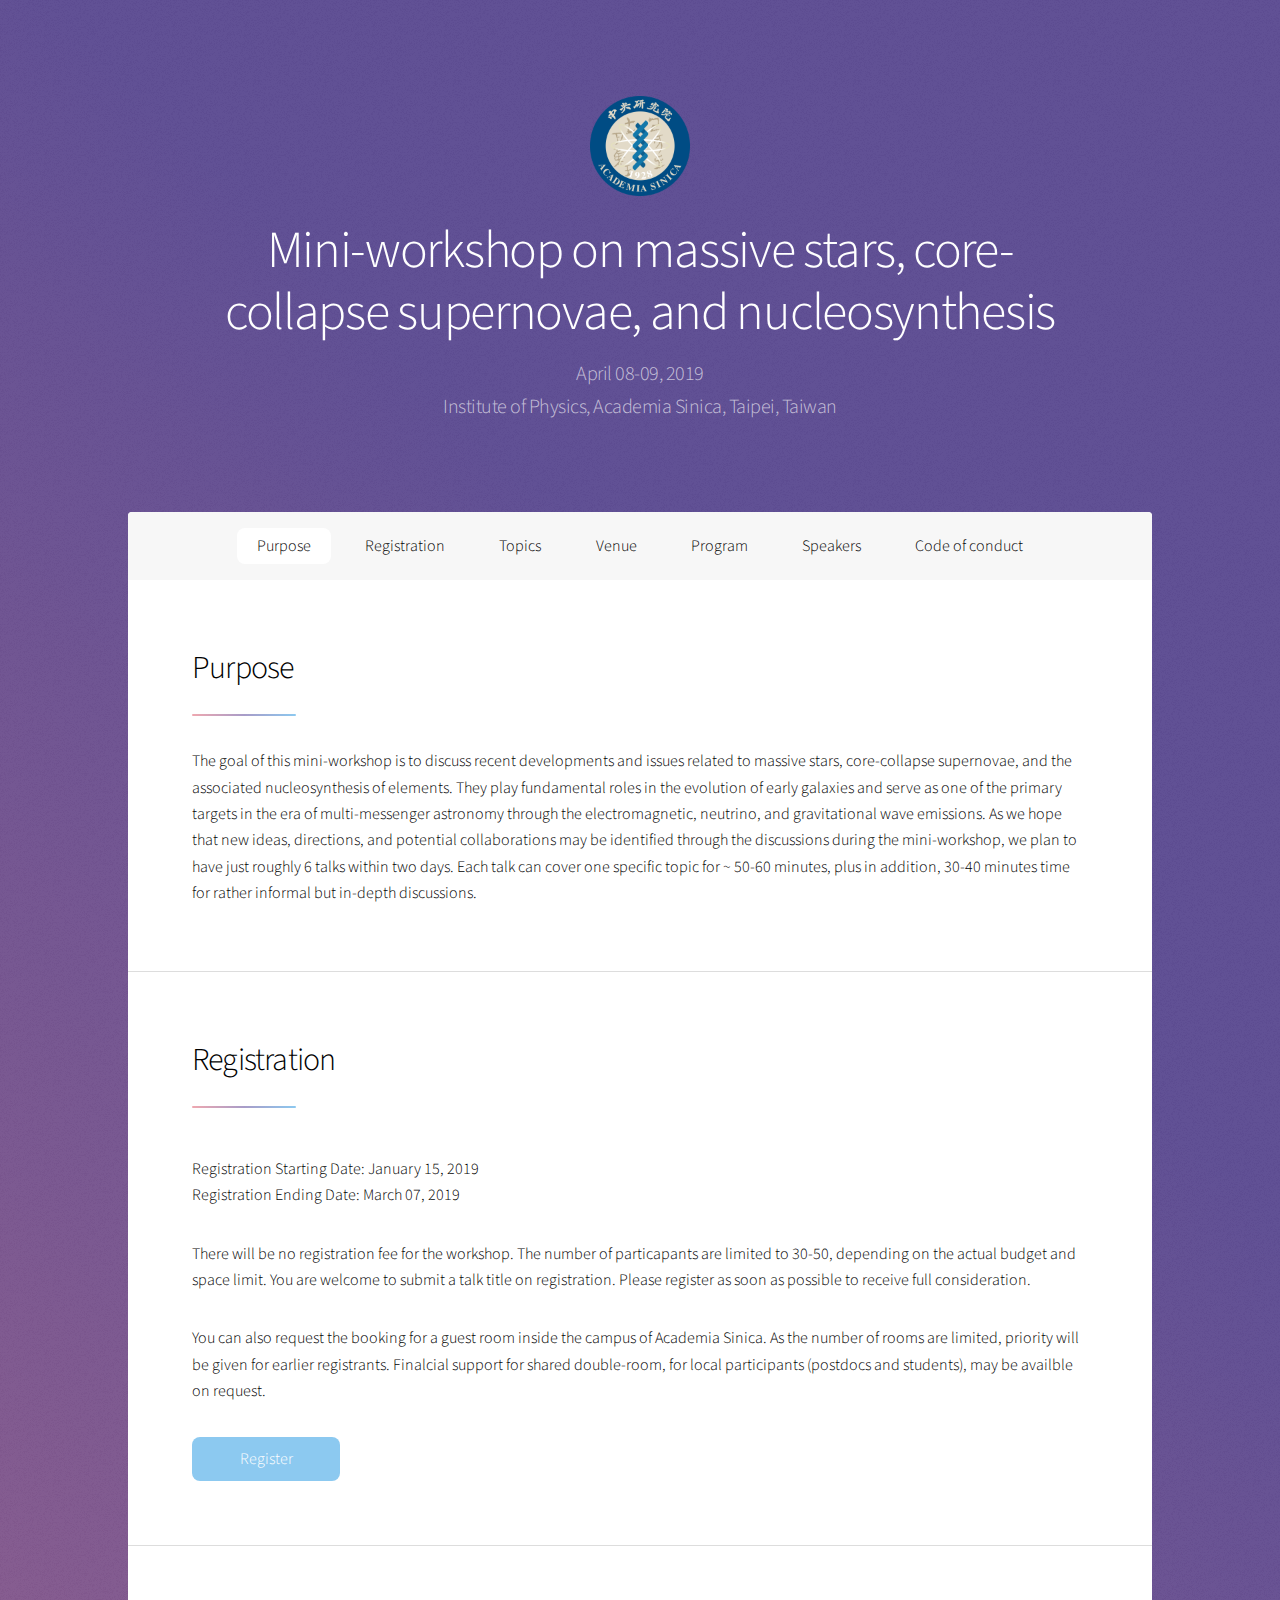
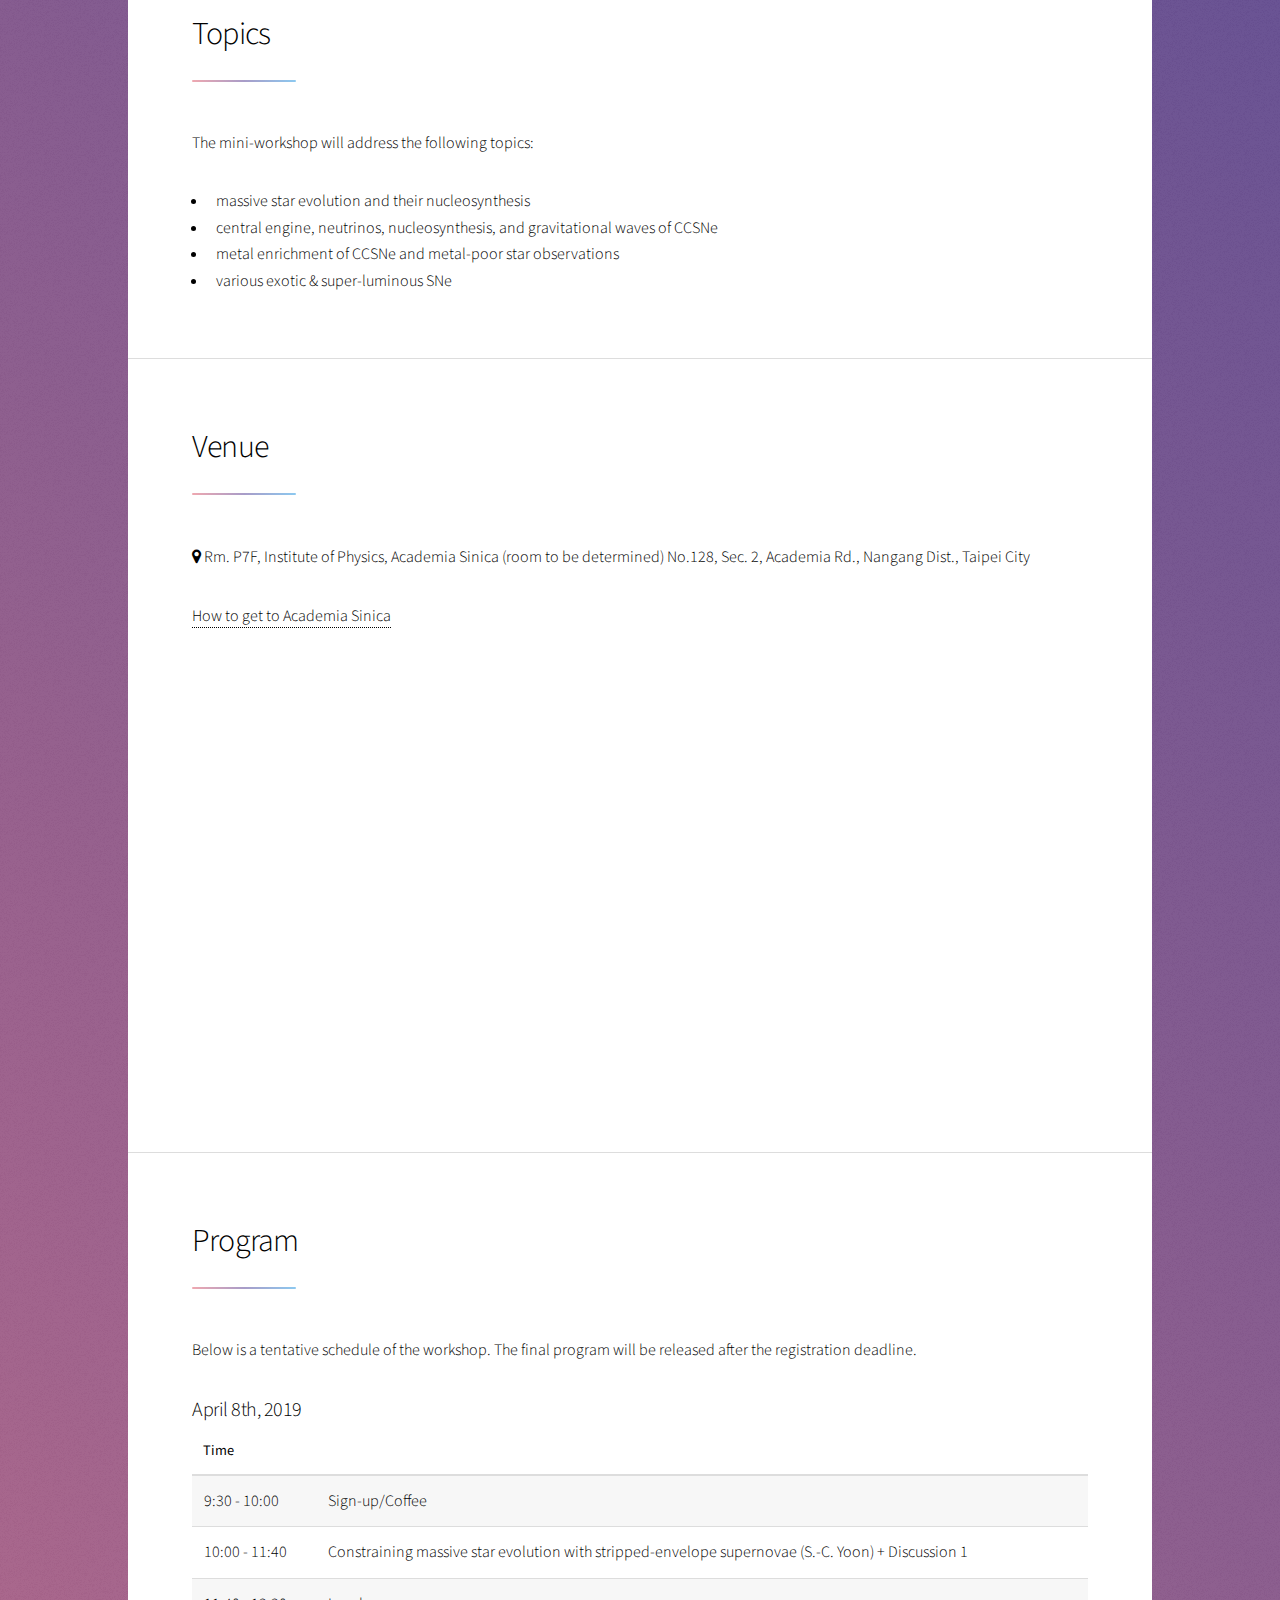
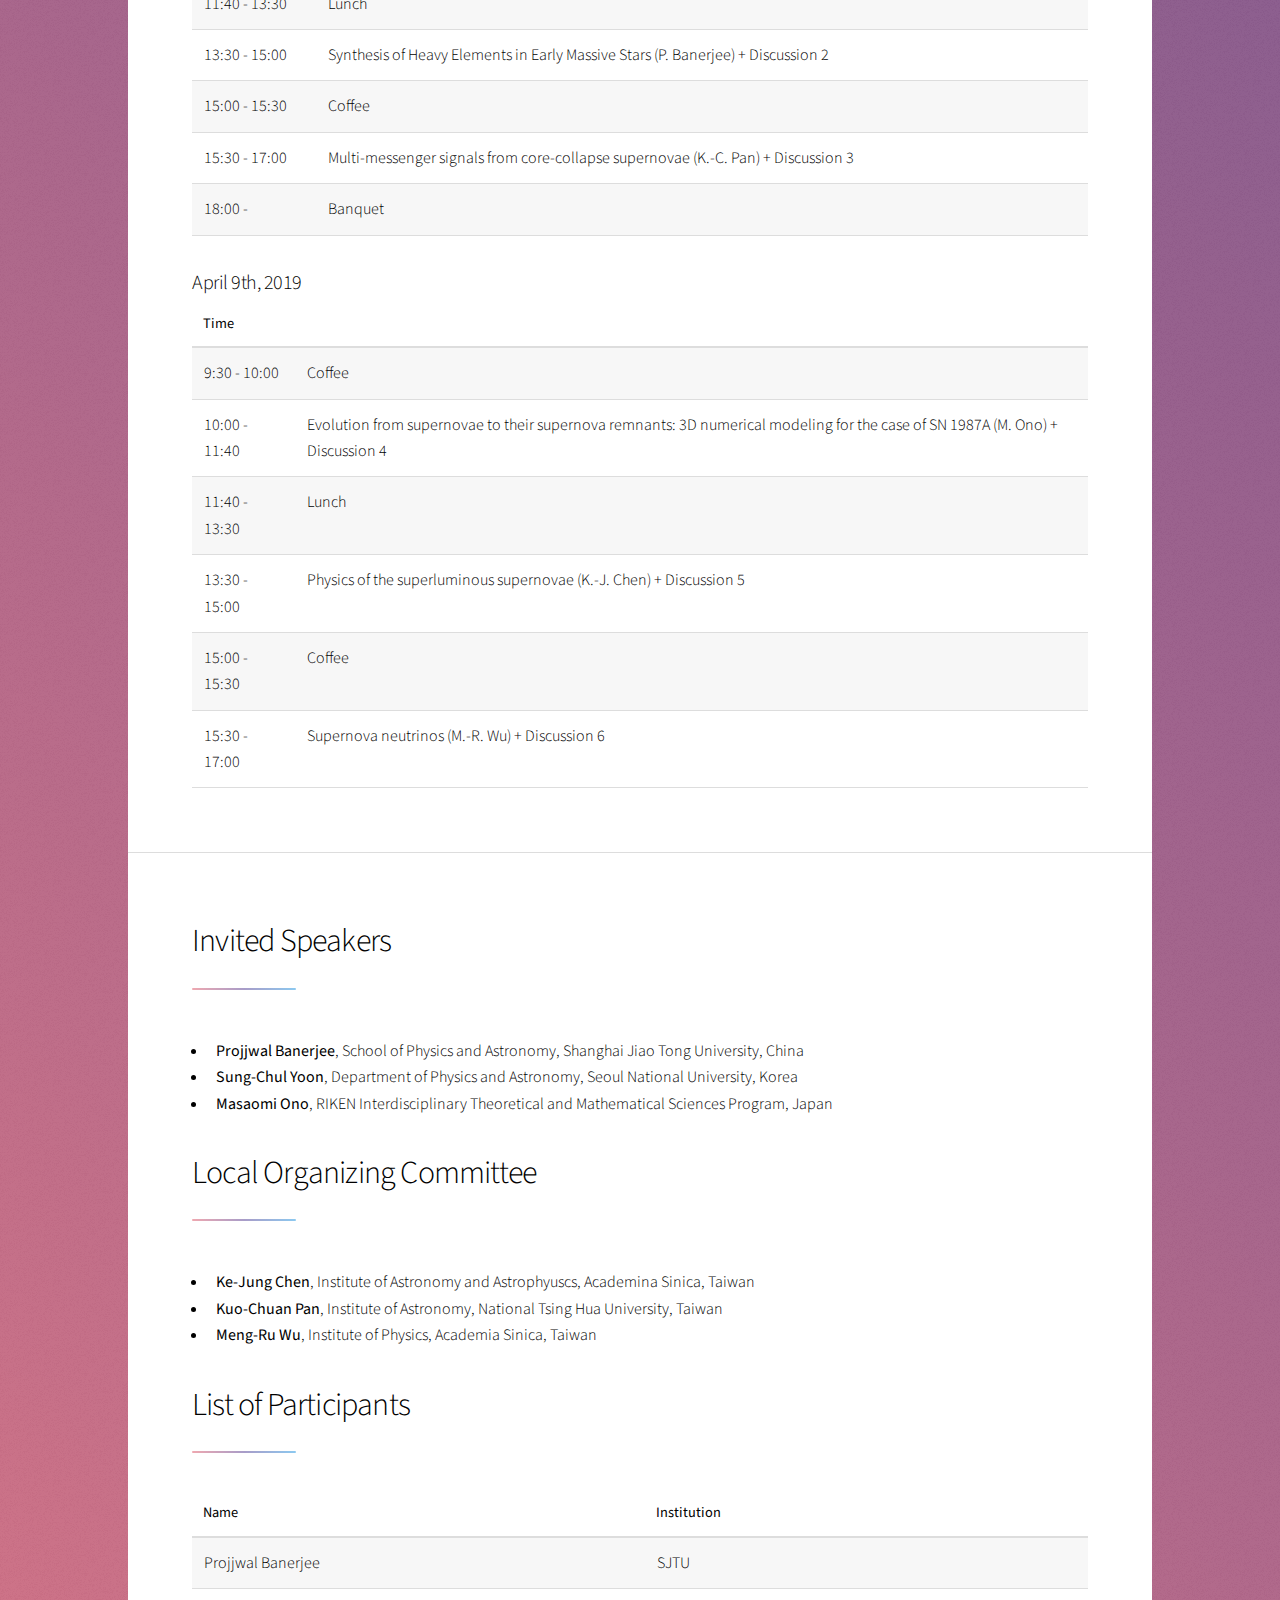
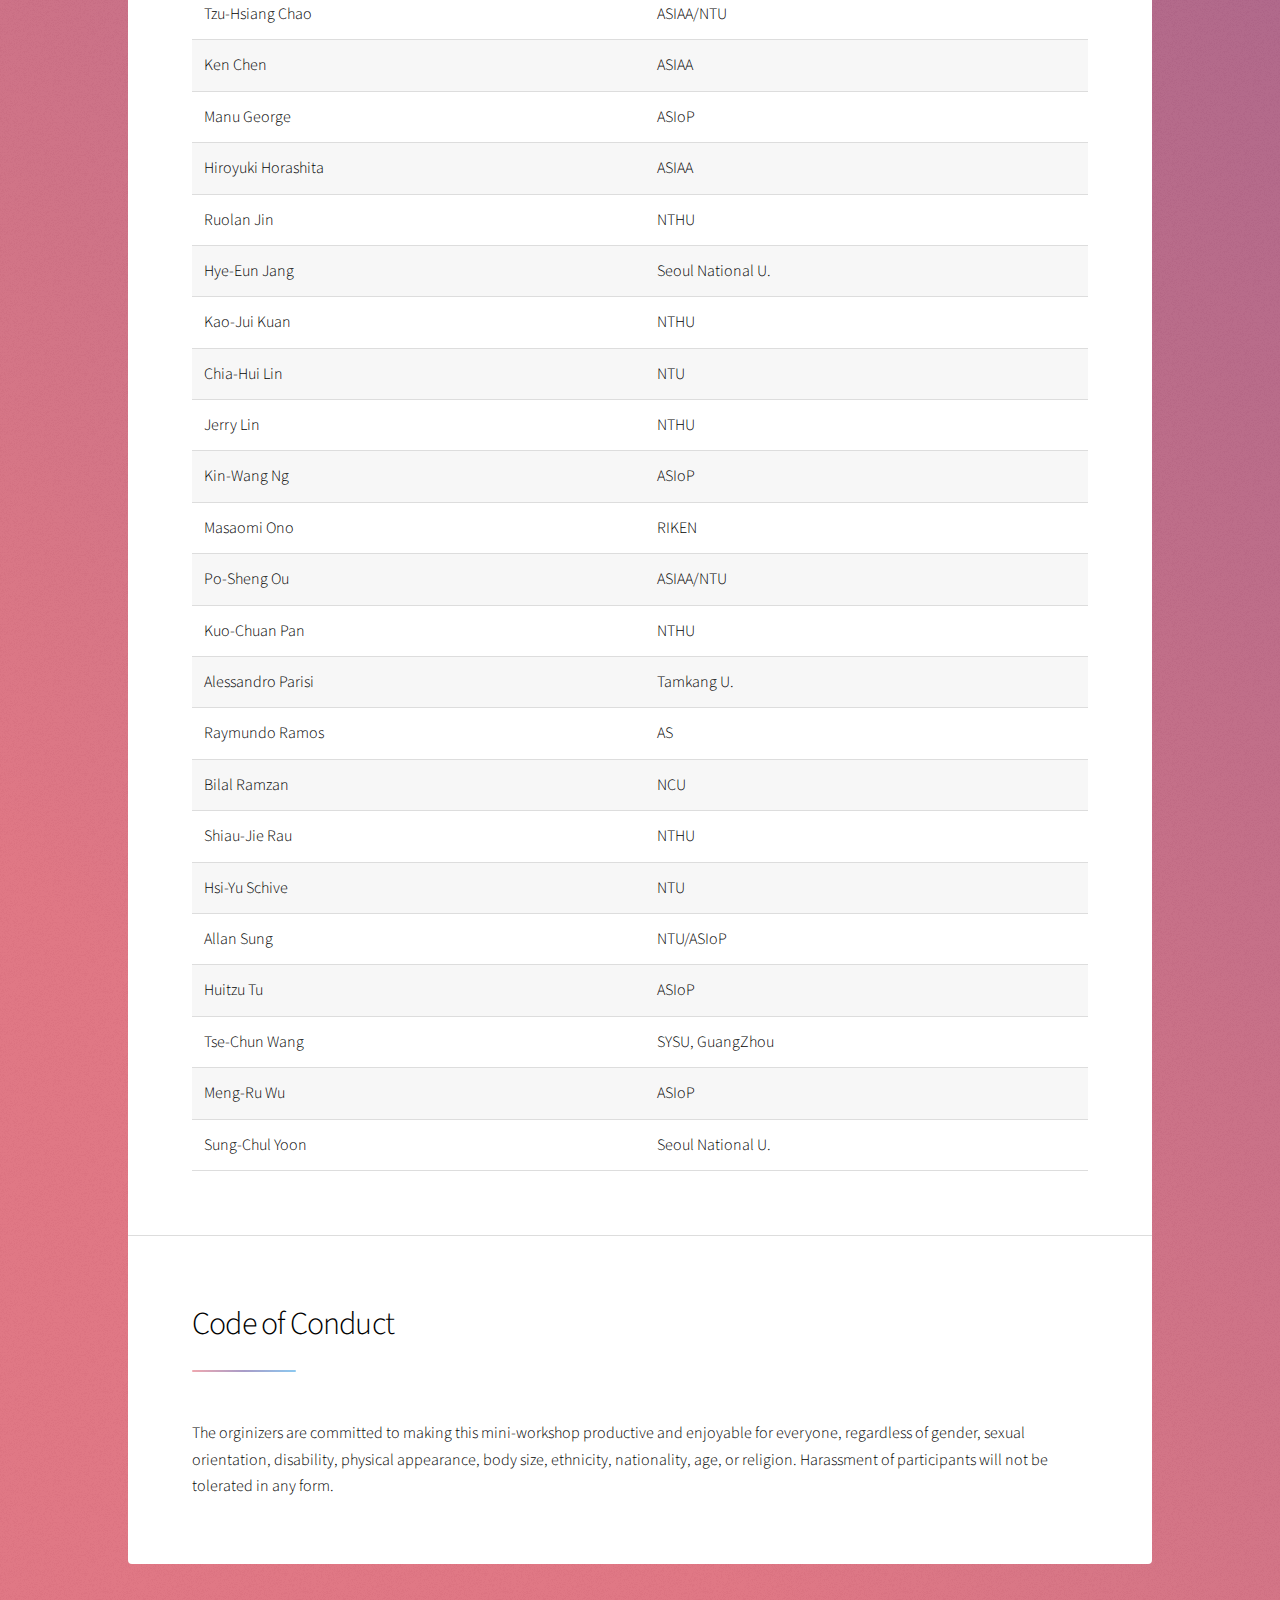
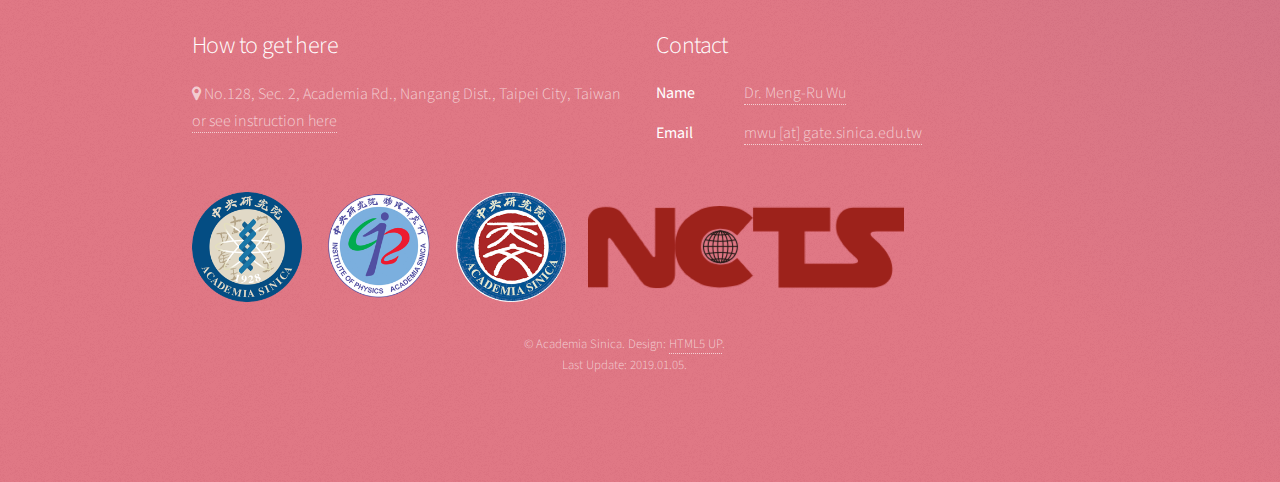
==== events/201904-miniworkshop/index.html @ ce8fd19c "ll" ====
<!DOCTYPE HTML>
<!--
	Stellar by HTML5 UP
	html5up.net | @ajlkn
	Free for personal and commercial use under the CCA 3.0 license (html5up.net/license)

    modification: K.-C. Pan 2019.01.05
-->
<html>
	<head>
		<title>Mini-workshop on massive stars, core-collapse supernovae, and nucleosynthesis</title>
		<meta charset="utf-8" />
		<meta name="viewport" content="width=device-width, initial-scale=1, user-scalable=no" />
        <link rel="fav icon" href="./images/favicon.ico" type="image/x-icon"/>
		<link rel="stylesheet" href="assets/css/main.css" />
		<noscript><link rel="stylesheet" href="assets/css/noscript.css" /></noscript>
	</head>
	<body class="is-preload">

		<!-- Wrapper -->
			<div id="wrapper">

				<!-- Header -->
					<header id="header" class="alt">
						<span class="logo"><img src="images/logo_as_t.png" alt="" width="100"/></span>
						<h1>Mini-workshop on massive stars, core-collapse supernovae, and nucleosynthesis</h1>
                        <p>April 08-09, 2019<br> 
                        Institute of Physics, Academia Sinica, Taipei, Taiwan</p>
					</header>

				<!-- Nav -->
					<nav id="nav">
						<ul>
							<li><a href="#purpose" class="active">Purpose</a></li>
							<li><a href="#registration">Registration</a></li>
							<li><a href="#topics">Topics</a></li>
							<li><a href="#venue">Venue</a></li>
							<li><a href="#program">Program</a></li>
							<li><a href="#speakers">Speakers</a></li>
							<li><a href="#code">Code of conduct</a></li>
						</ul>
					</nav>

				<!-- Main -->
					<div id="main">

						<!-- Introduction -->
							<section id="purpose" class="main">
								<div class="spotlight">
									<div class="content">
										<header class="major">
											<h2>Purpose</h2>
										</header>
                                        <p>The goal of this mini-workshop is to discuss recent developments and issues related to massive stars, core-collapse supernovae, and the associated nucleosynthesis of elements. They play fundamental roles in the evolution of early galaxies and serve as one of the primary targets in the era of multi-messenger astronomy through the electromagnetic, neutrino, and gravitational wave emissions. As we hope that new ideas, directions, and potential collaborations may be identified through the discussions during the mini-workshop, we plan to have just roughly 6 talks within two days. Each talk can cover one specific topic for ~ 50-60 minutes, plus in addition, 30-40 minutes time for rather informal but in-depth discussions.</p>

									</div>
								</div>
							</section>

							<section id="registration" class="main">
								<div class="major">
									<div class="content">
										<header class="major">
											<h2>Registration</h2>
										</header>

                                        <p>
                                        Registration Starting Date: January 15, 2019 <br>
                                        Registration Ending Date: March 07, 2019 </p>

                                        <p>
                                        There will be no registration fee for the workshop. 
					The number of particapants are limited to 30-50, depending on the actual budget and space limit. 
					You are welcome to submit a talk title on registration.
                                        Please register as soon as possible to receive full consideration.
					</p>
					
					<p>
					You can also request the booking for a guest room inside the campus of Academia Sinica. 
					As the number of rooms are limited, priority will be given for earlier registrants. 
					Finalcial support for shared double-room, for local participants (postdocs and students), may be availble on request. 
					</p>

										<ul class="actions">
											<li><a href="https://goo.gl/forms/gKqKsfXxyXKtMqPZ2"  target="_blank "class="button primary">Register</a></li>
										</ul>
									</div>
								</div>
							</section>
						<!-- First Section -->
							<section id="topics" class="main">
								<header class="major">
									<h2>Topics</h2>
								</header>
                                <p>The mini-workshop will address the following topics:</p>
                                <ul>
                                    <li> massive star evolution and their nucleosynthesis</li>
                                    <li> central engine, neutrinos, nucleosynthesis, and gravitational waves of CCSNe</li>
                                    <li> metal enrichment of CCSNe and metal-poor star observations</li>
                                    <li> various exotic & super-luminous SNe</li>
                                </ul>

							</section>

						<!-- Second Section -->
							<section id="venue" class="main">
								<header class="major">
									<h2>Venue</h2>
								</header>
                                <p> <a href="https://goo.gl/maps/ppuMkMbnQEy" class="icon fa-map-marker"> 
                                    Rm. P7F, Institute of Physics, Academia Sinica (room to be determined)
                                    No.128, Sec. 2, Academia Rd., Nangang Dist., Taipei City</a>
				<dd><a href="http://www.phys.sinica.edu.tw/TIGP-NANO/GettingToAS.htm#tao" target="_blank">How to get to Academia Sinica</a></dd></p>

                                <iframe src="https://www.google.com/maps/embed?pb=!1m14!1m8!1m3!1d3614.7874680015516!2d121.6144665!3d25.0412857!3m2!1i1024!2i768!4f13.1!3m3!1m2!1s0x3442ab45f159c80d%3A0xd3a1e127dcc3a03a!2z5Lit5aSu56CU56m26Zmi54mp55CG56CU56m25omA!5e0!3m2!1szh-TW!2stw!4v1546675653659" width="600" height="450" frameborder="0" style="border:0" allowfullscreen></iframe>
							</section>

							<section id="program" class="main">
								<header class="major">
									<h2>Program</h2>
								</header>
				<p>Below is a tentative schedule of the workshop. The final program will be released after the registration deadline.</p>
                                <h3>April 8th, 2019</h3>
                                <div class="table-wrapper">
                                    <table>
                                        <thead>
                                            <tr>
                                                <th>Time</th>
                                                <th> </th>
                                            </tr>
                                        </thead>
                                        <tbody>
                                            <tr>
                                                <td>9:30 - 10:00</td>
                                                <td>Sign-up/Coffee</td>
                                            </tr>
                                            <tr>
                                                <td>10:00 - 11:40</td>
                                                <td>Constraining massive star evolution with stripped-envelope supernovae (S.-C. Yoon) + Discussion 1</td>
                                            </tr>
                                            <tr>
                                                <td>11:40 - 13:30</td>
                                                <td>Lunch</td>
                                            </tr>
                                            <tr>
                                                <td>13:30 - 15:00</td>
                                                <td>Synthesis of Heavy Elements in Early Massive Stars (P. Banerjee) + Discussion 2</td>
                                            </tr>
                                            <tr>
                                                <td>15:00 - 15:30</td>
                                                <td>Coffee</td>
                                            </tr>
                                            <tr>
                                                <td>15:30 - 17:00</td>
                                                <td>Multi-messenger signals from core-collapse supernovae (K.-C. Pan) + Discussion 3</td>
                                            </tr>
                                            <tr>
                                                <td>18:00 - </td>
                                                <td>Banquet</td>
                                            </tr>
                                        </tbody>
                                    </table>
                                </div>

                                <h3>April 9th, 2019</h3>
                                <div class="table-wrapper">
                                    <table>
                                        <thead>
                                            <tr>
                                                <th>Time</th>
                                                <th> </th>
                                            </tr>
                                        </thead>
                                        <tbody>
                                            <tr>
                                                <td>9:30 - 10:00</td>
                                                <td>Coffee</td>
                                            </tr>
                                            <tr>
                                                <td>10:00 - 11:40</td>
                                                <td>Evolution from supernovae to their supernova remnants: 3D numerical 
modeling for the case of SN 1987A (M. Ono) + Discussion 4</td>
                                            </tr>
                                            <tr>
                                                <td>11:40 - 13:30</td>
                                                <td>Lunch</td>
                                            </tr>
                                            <tr>
                                                <td>13:30 - 15:00</td>
                                                <td>Physics of the superluminous supernovae (K.-J. Chen) + Discussion 5</td>
                                            </tr>
                                            <tr>
                                                <td>15:00 - 15:30</td>
                                                <td>Coffee</td>
                                            </tr>
                                            <tr>
                                                <td>15:30 - 17:00</td>
                                                <td>Supernova neutrinos (M.-R. Wu) + Discussion 6</td>
                                            </tr>
                                        </tbody>
                                    </table>
                                </div>

							</section>

							<section id="speakers" class="main">
								<header class="major">
									<h2>Invited Speakers</h2>
								</header>
                                <ul>
                                    <li><strong>Projjwal Banerjee</strong>, School of Physics and Astronomy, Shanghai Jiao Tong University, China</li>
                                    <li><strong>Sung-Chul Yoon</strong>, Department of Physics and Astronomy, Seoul National University, Korea</li>
                                    <li><strong>Masaomi Ono</strong>, RIKEN Interdisciplinary Theoretical and Mathematical Sciences Program, Japan</li>
                                </ul>

								<header class="major">
                                    <h2>Local Organizing Committee</h2>
								</header>
                                <ul>
                                    <li><strong>Ke-Jung Chen</strong>, Institute of Astronomy and Astrophyuscs, Academina Sinica, Taiwan</li>
                                    <li><strong>Kuo-Chuan Pan</strong>, Institute of Astronomy, National Tsing Hua University, Taiwan</li>
                                    <li><strong>Meng-Ru Wu</strong>, Institute of Physics, Academia Sinica, Taiwan  </li>
                                </ul>
								<header class="major">
                                    <h2>List of Participants</h2>
								</header>

                                <div class="table-wrapper">
                                    <table>
                                        <thead>
                                            <tr>
                                                <th>Name</th>
                                                <th>Institution</th>
                                            </tr>
                                        </thead>
                                        <tbody>
                                            <tr>
                                                <td>Projjwal Banerjee</td>
                                                <td>SJTU</td>
                                            </tr>
                                            <tr>
                                                <td>Tzu-Hsiang Chao </td>
                                                <td>ASIAA/NTU</td>
                                            </tr>
                                            <tr>
                                                <td>Ken Chen</td>
                                                <td>ASIAA</td>
                                            </tr>
                                            <tr>
                                                <td>Manu George</td>
                                                <td>ASIoP</td>
                                            </tr>
                                            <tr>
                                                <td>Hiroyuki Horashita</td>
                                                <td>ASIAA </td>
                                            </tr>
                                            <tr>
                                                <td>Ruolan Jin</td>
                                                <td>NTHU</td>
                                            </tr>
                                            <tr>
                                                <td>Hye-Eun Jang </td>
                                                <td>Seoul National U.</td>
                                            </tr>
                                            <tr>
                                                <td>Kao-Jui Kuan</td>
                                                <td>NTHU</td>
                                            </tr>
                                            <tr>
                                                <td>Chia-Hui Lin</td>
                                                <td>NTU</td>
                                            </tr>
                                            <tr>
                                                <td>Jerry Lin</td>
                                                <td>NTHU</td>
                                            </tr>
                                            <tr>
                                                <td>Kin-Wang Ng</td>
                                                <td>ASIoP</td>
                                            </tr>
                                            <tr>
                                                <td>Masaomi Ono</td>
                                                <td>RIKEN</td>
                                            </tr>
                                            <tr>
                                                <td>Po-Sheng Ou</td>
                                                <td>ASIAA/NTU</td>
                                            </tr>
                                            <tr>
                                                <td>Kuo-Chuan Pan </td>
                                                <td>NTHU</td>
                                            </tr>
                                            <tr>
                                                <td>Alessandro Parisi</td>
                                                <td>Tamkang U.</td>
                                            </tr>
                                            <tr>
                                                <td>Raymundo Ramos</td>
                                                <td>AS</td>
                                            </tr>
                                            <tr>
                                                <td>Bilal Ramzan</td>
                                                <td>NCU</td>
                                            </tr>
                                            <tr>
                                                <td>Shiau-Jie Rau</td>
                                                <td>NTHU </td>
                                            </tr>
                                            <tr>
                                                <td>Hsi-Yu Schive</td>
                                                <td>NTU </td>
                                            </tr>
                                            <tr>
                                                <td>Allan Sung</td>
                                                <td>NTU/ASIoP</td>
                                            </tr>
                                            <tr>
                                                <td>Huitzu Tu</td>
                                                <td>ASIoP</td>
                                            </tr>
                                            <tr>
                                                <td>Tse-Chun Wang</td>
                                                <td>SYSU, GuangZhou</td>
                                            </tr>
                                            <tr>
                                                <td>Meng-Ru Wu</td>
                                                <td>ASIoP</td>
                                            </tr>
                                            <tr>
                                                <td>Sung-Chul Yoon </td>
                                                <td>Seoul National U.</td>
                                            </tr>

                                        </tbody>
                                    </table>
                                </div>

							</section>

							<section id="code" class="main">
								<header class="major">
									<h2>Code of Conduct</h2>
								</header>

                                <p>
                                The orginizers are committed to making this mini-workshop productive and enjoyable for everyone, regardless of gender, sexual orientation, disability, physical appearance, body size, ethnicity, nationality, age, or religion. Harassment of participants will not be tolerated in any form. 
                                </p>

							</section>
					</div>

				<!-- Footer -->
					<footer id="footer">
						<section>
							<h2>How to get here</h2>
                            <dd><a href="https://goo.gl/maps/ppuMkMbnQEy" class="icon fa-map-marker"> No.128, Sec. 2, Academia Rd., Nangang Dist., Taipei City, Taiwan</a></dd>
                            <dd><a href="https://www.sinica.edu.tw/en/articles/37" target="_blank">or see instruction here</a></dd>
						</section>
						<section>
							<h2>Contact</h2>
							<dl class="alt">
								<dt>Name</dt>
                                <dd><a href="http://www.phys.sinica.edu.tw/directory_en.php?directory=11&id_key=143" target="_blank">Dr. Meng-Ru Wu</a></dd>
								<dt>Email</dt>
								<dd><a href="mailto:mwu [at] gate.sinica.edu.tw">mwu [at] gate.sinica.edu.tw</a></dd>
							</dl>
						</section>
                        <a href="" class="image center"><img src="images/support.png" alt="" height="110"/></a>
                        <p class="copyright">&copy; Academia Sinica. Design: <a href="https://html5up.net">HTML5 UP</a>.
                        <br>Last Update: 2019.01.05.</p>
					</footer>

			</div>

		<!-- Scripts -->
			<script src="assets/js/jquery.min.js"></script>
			<script src="assets/js/jquery.scrollex.min.js"></script>
			<script src="assets/js/jquery.scrolly.min.js"></script>
			<script src="assets/js/browser.min.js"></script>
			<script src="assets/js/breakpoints.min.js"></script>
			<script src="assets/js/util.js"></script>
			<script src="assets/js/main.js"></script>

	</body>
</html>
---- events/201904-miniworkshop/assets/css/main.css ----
@import url(font-awesome.min.css);
@import "https://fonts.googleapis.com/css?family=Source+Sans+Pro:300,400";

/*
	Stellar by HTML5 UP
	html5up.net | @ajlkn
	Free for personal and commercial use under the CCA 3.0 license (html5up.net/license)
*/

html, body, div, span, applet, object,
iframe, h1, h2, h3, h4, h5, h6, p, blockquote,
pre, a, abbr, acronym, address, big, cite,
code, del, dfn, em, img, ins, kbd, q, s, samp,
small, strike, strong, sub, sup, tt, var, b,
u, i, center, dl, dt, dd, ol, ul, li, fieldset,
form, label, legend, table, caption, tbody,
tfoot, thead, tr, th, td, article, aside,
canvas, details, embed, figure, figcaption,
footer, header, hgroup, menu, nav, output, ruby,
section, summary, time, mark, audio, video {
	margin: 0;
	padding: 0;
	border: 0;
	font-size: 100%;
	font: inherit;
	vertical-align: baseline;}

article, aside, details, figcaption, figure,
footer, header, hgroup, menu, nav, section {
	display: block;}

body {
	line-height: 1;
}

ol, ul {
	list-style: none;
}

blockquote, q {
	quotes: none;
}

	blockquote:before, blockquote:after, q:before, q:after {
		content: '';
		content: none;
	}

table {
	border-collapse: collapse;
	border-spacing: 0;
}

body {
	-webkit-text-size-adjust: none;
}

mark {
	background-color: transparent;
	color: inherit;
}

input::-moz-focus-inner {
	border: 0;
	padding: 0;
}

input, select, textarea {
	-moz-appearance: none;
	-webkit-appearance: none;
	-ms-appearance: none;
	appearance: none;
}

/* Basic */

	@-ms-viewport {
		width: device-width;
	}

	body {
		-ms-overflow-style: scrollbar;
	}

	@media screen and (max-width: 480px) {

		html, body {
			min-width: 320px;
		}

	}

	html {
		box-sizing: border-box;
	}

	*, *:before, *:after {
		box-sizing: inherit;
	}

	body {
		background-color: #935d8c;
		background-image: url("images/overlay.png"), -moz-linear-gradient(45deg, #e37682 15%, #5f4d93 85%);
		background-image: url("images/overlay.png"), -webkit-linear-gradient(45deg, #e37682 15%, #5f4d93 85%);
		background-image: url("images/overlay.png"), -ms-linear-gradient(45deg, #e37682 15%, #5f4d93 85%);
		background-image: url("images/overlay.png"), linear-gradient(45deg, #e37682 15%, #5f4d93 85%);
	}

		body.is-preload *, body.is-preload *:before, body.is-preload *:after {
			-moz-animation: none !important;
			-webkit-animation: none !important;
			-ms-animation: none !important;
			animation: none !important;
			-moz-transition: none !important;
			-webkit-transition: none !important;
			-ms-transition: none !important;
			transition: none !important;
		}

/* Type */

	body {
		background-color: #935d8c;
		color: rgba(255, 255, 255, 0.65);
	}

	body, input, select, textarea {
		font-family: "Source Sans Pro", Helvetica, sans-serif;
		font-size: 17pt;
		font-weight: 300;
		line-height: 1.65;
	}

		@media screen and (max-width: 1680px) {

			body, input, select, textarea {
				font-size: 14pt;
			}

		}

		@media screen and (max-width: 1280px) {

			body, input, select, textarea {
				font-size: 12pt;
			}

		}

		@media screen and (max-width: 360px) {

			body, input, select, textarea {
				font-size: 11pt;
			}

		}

	a {
		-moz-transition: color 0.2s ease, border-bottom 0.2s ease;
		-webkit-transition: color 0.2s ease, border-bottom 0.2s ease;
		-ms-transition: color 0.2s ease, border-bottom 0.2s ease;
		transition: color 0.2s ease, border-bottom 0.2s ease;
		text-decoration: none;
		border-bottom: dotted 1px;
		color: inherit;
	}

		a:hover {
			border-bottom-color: transparent;
		}

	strong, b {
		font-weight: 400;
	}

	em, i {
		font-style: italic;
	}

	p {
		margin: 0 0 2em 0;
	}

		p.content {
			-moz-columns: 20em 2;
			-webkit-columns: 20em 2;
			-ms-columns: 20em 2;
			columns: 20em 2;
			-moz-column-gap: 2em;
			-webkit-column-gap: 2em;
			-ms-column-gap: 2em;
			column-gap: 2em;
			text-align: justify;
		}

	h1, h2, h3, h4, h5, h6 {
		font-weight: 300;
		line-height: 1.5;
		margin: 0 0 0.7em 0;
		letter-spacing: -0.025em;
	}

		h1 a, h2 a, h3 a, h4 a, h5 a, h6 a {
			color: inherit;
			text-decoration: none;
		}

	h1 {
		font-size: 2.5em;
		line-height: 1.2;
	}

	h2 {
		font-size: 1.5em;
	}

	h3 {
		font-size: 1.25em;
	}

	h4 {
		font-size: 1.1em;
	}

	h5 {
		font-size: 0.9em;
	}

	h6 {
		font-size: 0.7em;
	}

	@media screen and (max-width: 736px) {

		h1 {
			font-size: 2em;
		}

	}

	sub {
		font-size: 0.8em;
		position: relative;
		top: 0.5em;
	}

	sup {
		font-size: 0.8em;
		position: relative;
		top: -0.5em;
	}

	blockquote {
		border-left: solid 4px;
		font-style: italic;
		margin: 0 0 2em 0;
		padding: 0.5em 0 0.5em 2em;
	}

	code {
		border-radius: 8px;
		border: solid 1px;
		font-family: "Courier New", monospace;
		font-size: 0.9em;
		margin: 0 0.25em;
		padding: 0.25em 0.65em;
	}

	pre {
		-webkit-overflow-scrolling: touch;
		font-family: "Courier New", monospace;
		font-size: 0.9em;
		margin: 0 0 2em 0;
	}

		pre code {
			display: block;
			line-height: 1.75;
			padding: 1em 1.5em;
			overflow-x: auto;
		}

	hr {
		border: 0;
		border-bottom: solid 1px;
		margin: 2em 0;
	}

		hr.major {
			margin: 3em 0;
		}

	.align-left {
		text-align: left;
	}

	.align-center {
		text-align: center;
	}

	.align-right {
		text-align: right;
	}

	input, select, textarea {
		color: #ffffff;
	}

	a:hover {
		color: #ffffff;
	}

	strong, b {
		color: #ffffff;
	}

	h1, h2, h3, h4, h5, h6 {
		color: #ffffff;
	}

	blockquote {
		border-left-color: rgba(255, 255, 255, 0.35);
	}

	code {
		background: rgba(255, 255, 255, 0.075);
		border-color: rgba(255, 255, 255, 0.35);
	}

	hr {
		border-bottom-color: rgba(255, 255, 255, 0.35);
	}

/* Row */

	.row {
		display: flex;
		flex-wrap: wrap;
		box-sizing: border-box;
		align-items: stretch;
	}

		.row > * {
			box-sizing: border-box;
		}

		.row.gtr-uniform > * > :last-child {
			margin-bottom: 0;
		}

		.row.aln-left {
			justify-content: flex-start;
		}

		.row.aln-center {
			justify-content: center;
		}

		.row.aln-right {
			justify-content: flex-end;
		}

		.row.aln-top {
			align-items: flex-start;
		}

		.row.aln-middle {
			align-items: center;
		}

		.row.aln-bottom {
			align-items: flex-end;
		}

		.row > .imp {
			order: -1;
		}

		.row > .col-1 {
			width: 8.3333333333%;
		}

		.row > .off-1 {
			margin-left: 8.3333333333%;
		}

		.row > .col-2 {
			width: 16.6666666667%;
		}

		.row > .off-2 {
			margin-left: 16.6666666667%;
		}

		.row > .col-3 {
			width: 25%;
		}

		.row > .off-3 {
			margin-left: 25%;
		}

		.row > .col-4 {
			width: 33.3333333333%;
		}

		.row > .off-4 {
			margin-left: 33.3333333333%;
		}

		.row > .col-5 {
			width: 41.6666666667%;
		}

		.row > .off-5 {
			margin-left: 41.6666666667%;
		}

		.row > .col-6 {
			width: 50%;
		}

		.row > .off-6 {
			margin-left: 50%;
		}

		.row > .col-7 {
			width: 58.3333333333%;
		}

		.row > .off-7 {
			margin-left: 58.3333333333%;
		}

		.row > .col-8 {
			width: 66.6666666667%;
		}

		.row > .off-8 {
			margin-left: 66.6666666667%;
		}

		.row > .col-9 {
			width: 75%;
		}

		.row > .off-9 {
			margin-left: 75%;
		}

		.row > .col-10 {
			width: 83.3333333333%;
		}

		.row > .off-10 {
			margin-left: 83.3333333333%;
		}

		.row > .col-11 {
			width: 91.6666666667%;
		}

		.row > .off-11 {
			margin-left: 91.6666666667%;
		}

		.row > .col-12 {
			width: 100%;
		}

		.row > .off-12 {
			margin-left: 100%;
		}

		.row.gtr-0 {
			margin-top: 0;
			margin-left: 0em;
		}

			.row.gtr-0 > * {
				padding: 0 0 0 0em;
			}

			.row.gtr-0.gtr-uniform {
				margin-top: 0em;
			}

				.row.gtr-0.gtr-uniform > * {
					padding-top: 0em;
				}

		.row.gtr-25 {
			margin-top: 0;
			margin-left: -0.375em;
		}

			.row.gtr-25 > * {
				padding: 0 0 0 0.375em;
			}

			.row.gtr-25.gtr-uniform {
				margin-top: -0.375em;
			}

				.row.gtr-25.gtr-uniform > * {
					padding-top: 0.375em;
				}

		.row.gtr-50 {
			margin-top: 0;
			margin-left: -0.75em;
		}

			.row.gtr-50 > * {
				padding: 0 0 0 0.75em;
			}

			.row.gtr-50.gtr-uniform {
				margin-top: -0.75em;
			}

				.row.gtr-50.gtr-uniform > * {
					padding-top: 0.75em;
				}

		.row {
			margin-top: 0;
			margin-left: -1.5em;
		}

			.row > * {
				padding: 0 0 0 1.5em;
			}

			.row.gtr-uniform {
				margin-top: -1.5em;
			}

				.row.gtr-uniform > * {
					padding-top: 1.5em;
				}

		.row.gtr-150 {
			margin-top: 0;
			margin-left: -2.25em;
		}

			.row.gtr-150 > * {
				padding: 0 0 0 2.25em;
			}

			.row.gtr-150.gtr-uniform {
				margin-top: -2.25em;
			}

				.row.gtr-150.gtr-uniform > * {
					padding-top: 2.25em;
				}

		.row.gtr-200 {
			margin-top: 0;
			margin-left: -3em;
		}

			.row.gtr-200 > * {
				padding: 0 0 0 3em;
			}

			.row.gtr-200.gtr-uniform {
				margin-top: -3em;
			}

				.row.gtr-200.gtr-uniform > * {
					padding-top: 3em;
				}

		@media screen and (max-width: 1680px) {

			.row {
				display: flex;
				flex-wrap: wrap;
				box-sizing: border-box;
				align-items: stretch;
			}

				.row > * {
					box-sizing: border-box;
				}

				.row.gtr-uniform > * > :last-child {
					margin-bottom: 0;
				}

				.row.aln-left {
					justify-content: flex-start;
				}

				.row.aln-center {
					justify-content: center;
				}

				.row.aln-right {
					justify-content: flex-end;
				}

				.row.aln-top {
					align-items: flex-start;
				}

				.row.aln-middle {
					align-items: center;
				}

				.row.aln-bottom {
					align-items: flex-end;
				}

				.row > .imp-xlarge {
					order: -1;
				}

				.row > .col-1-xlarge {
					width: 8.3333333333%;
				}

				.row > .off-1-xlarge {
					margin-left: 8.3333333333%;
				}

				.row > .col-2-xlarge {
					width: 16.6666666667%;
				}

				.row > .off-2-xlarge {
					margin-left: 16.6666666667%;
				}

				.row > .col-3-xlarge {
					width: 25%;
				}

				.row > .off-3-xlarge {
					margin-left: 25%;
				}

				.row > .col-4-xlarge {
					width: 33.3333333333%;
				}

				.row > .off-4-xlarge {
					margin-left: 33.3333333333%;
				}

				.row > .col-5-xlarge {
					width: 41.6666666667%;
				}

				.row > .off-5-xlarge {
					margin-left: 41.6666666667%;
				}

				.row > .col-6-xlarge {
					width: 50%;
				}

				.row > .off-6-xlarge {
					margin-left: 50%;
				}

				.row > .col-7-xlarge {
					width: 58.3333333333%;
				}

				.row > .off-7-xlarge {
					margin-left: 58.3333333333%;
				}

				.row > .col-8-xlarge {
					width: 66.6666666667%;
				}

				.row > .off-8-xlarge {
					margin-left: 66.6666666667%;
				}

				.row > .col-9-xlarge {
					width: 75%;
				}

				.row > .off-9-xlarge {
					margin-left: 75%;
				}

				.row > .col-10-xlarge {
					width: 83.3333333333%;
				}

				.row > .off-10-xlarge {
					margin-left: 83.3333333333%;
				}

				.row > .col-11-xlarge {
					width: 91.6666666667%;
				}

				.row > .off-11-xlarge {
					margin-left: 91.6666666667%;
				}

				.row > .col-12-xlarge {
					width: 100%;
				}

				.row > .off-12-xlarge {
					margin-left: 100%;
				}

				.row.gtr-0 {
					margin-top: 0;
					margin-left: 0em;
				}

					.row.gtr-0 > * {
						padding: 0 0 0 0em;
					}

					.row.gtr-0.gtr-uniform {
						margin-top: 0em;
					}

						.row.gtr-0.gtr-uniform > * {
							padding-top: 0em;
						}

				.row.gtr-25 {
					margin-top: 0;
					margin-left: -0.375em;
				}

					.row.gtr-25 > * {
						padding: 0 0 0 0.375em;
					}

					.row.gtr-25.gtr-uniform {
						margin-top: -0.375em;
					}

						.row.gtr-25.gtr-uniform > * {
							padding-top: 0.375em;
						}

				.row.gtr-50 {
					margin-top: 0;
					margin-left: -0.75em;
				}

					.row.gtr-50 > * {
						padding: 0 0 0 0.75em;
					}

					.row.gtr-50.gtr-uniform {
						margin-top: -0.75em;
					}

						.row.gtr-50.gtr-uniform > * {
							padding-top: 0.75em;
						}

				.row {
					margin-top: 0;
					margin-left: -1.5em;
				}

					.row > * {
						padding: 0 0 0 1.5em;
					}

					.row.gtr-uniform {
						margin-top: -1.5em;
					}

						.row.gtr-uniform > * {
							padding-top: 1.5em;
						}

				.row.gtr-150 {
					margin-top: 0;
					margin-left: -2.25em;
				}

					.row.gtr-150 > * {
						padding: 0 0 0 2.25em;
					}

					.row.gtr-150.gtr-uniform {
						margin-top: -2.25em;
					}

						.row.gtr-150.gtr-uniform > * {
							padding-top: 2.25em;
						}

				.row.gtr-200 {
					margin-top: 0;
					margin-left: -3em;
				}

					.row.gtr-200 > * {
						padding: 0 0 0 3em;
					}

					.row.gtr-200.gtr-uniform {
						margin-top: -3em;
					}

						.row.gtr-200.gtr-uniform > * {
							padding-top: 3em;
						}

		}

		@media screen and (max-width: 1280px) {

			.row {
				display: flex;
				flex-wrap: wrap;
				box-sizing: border-box;
				align-items: stretch;
			}

				.row > * {
					box-sizing: border-box;
				}

				.row.gtr-uniform > * > :last-child {
					margin-bottom: 0;
				}

				.row.aln-left {
					justify-content: flex-start;
				}

				.row.aln-center {
					justify-content: center;
				}

				.row.aln-right {
					justify-content: flex-end;
				}

				.row.aln-top {
					align-items: flex-start;
				}

				.row.aln-middle {
					align-items: center;
				}

				.row.aln-bottom {
					align-items: flex-end;
				}

				.row > .imp-large {
					order: -1;
				}

				.row > .col-1-large {
					width: 8.3333333333%;
				}

				.row > .off-1-large {
					margin-left: 8.3333333333%;
				}

				.row > .col-2-large {
					width: 16.6666666667%;
				}

				.row > .off-2-large {
					margin-left: 16.6666666667%;
				}

				.row > .col-3-large {
					width: 25%;
				}

				.row > .off-3-large {
					margin-left: 25%;
				}

				.row > .col-4-large {
					width: 33.3333333333%;
				}

				.row > .off-4-large {
					margin-left: 33.3333333333%;
				}

				.row > .col-5-large {
					width: 41.6666666667%;
				}

				.row > .off-5-large {
					margin-left: 41.6666666667%;
				}

				.row > .col-6-large {
					width: 50%;
				}

				.row > .off-6-large {
					margin-left: 50%;
				}

				.row > .col-7-large {
					width: 58.3333333333%;
				}

				.row > .off-7-large {
					margin-left: 58.3333333333%;
				}

				.row > .col-8-large {
					width: 66.6666666667%;
				}

				.row > .off-8-large {
					margin-left: 66.6666666667%;
				}

				.row > .col-9-large {
					width: 75%;
				}

				.row > .off-9-large {
					margin-left: 75%;
				}

				.row > .col-10-large {
					width: 83.3333333333%;
				}

				.row > .off-10-large {
					margin-left: 83.3333333333%;
				}

				.row > .col-11-large {
					width: 91.6666666667%;
				}

				.row > .off-11-large {
					margin-left: 91.6666666667%;
				}

				.row > .col-12-large {
					width: 100%;
				}

				.row > .off-12-large {
					margin-left: 100%;
				}

				.row.gtr-0 {
					margin-top: 0;
					margin-left: 0em;
				}

					.row.gtr-0 > * {
						padding: 0 0 0 0em;
					}

					.row.gtr-0.gtr-uniform {
						margin-top: 0em;
					}

						.row.gtr-0.gtr-uniform > * {
							padding-top: 0em;
						}

				.row.gtr-25 {
					margin-top: 0;
					margin-left: -0.375em;
				}

					.row.gtr-25 > * {
						padding: 0 0 0 0.375em;
					}

					.row.gtr-25.gtr-uniform {
						margin-top: -0.375em;
					}

						.row.gtr-25.gtr-uniform > * {
							padding-top: 0.375em;
						}

				.row.gtr-50 {
					margin-top: 0;
					margin-left: -0.75em;
				}

					.row.gtr-50 > * {
						padding: 0 0 0 0.75em;
					}

					.row.gtr-50.gtr-uniform {
						margin-top: -0.75em;
					}

						.row.gtr-50.gtr-uniform > * {
							padding-top: 0.75em;
						}

				.row {
					margin-top: 0;
					margin-left: -1.5em;
				}

					.row > * {
						padding: 0 0 0 1.5em;
					}

					.row.gtr-uniform {
						margin-top: -1.5em;
					}

						.row.gtr-uniform > * {
							padding-top: 1.5em;
						}

				.row.gtr-150 {
					margin-top: 0;
					margin-left: -2.25em;
				}

					.row.gtr-150 > * {
						padding: 0 0 0 2.25em;
					}

					.row.gtr-150.gtr-uniform {
						margin-top: -2.25em;
					}

						.row.gtr-150.gtr-uniform > * {
							padding-top: 2.25em;
						}

				.row.gtr-200 {
					margin-top: 0;
					margin-left: -3em;
				}

					.row.gtr-200 > * {
						padding: 0 0 0 3em;
					}

					.row.gtr-200.gtr-uniform {
						margin-top: -3em;
					}

						.row.gtr-200.gtr-uniform > * {
							padding-top: 3em;
						}

		}

		@media screen and (max-width: 980px) {

			.row {
				display: flex;
				flex-wrap: wrap;
				box-sizing: border-box;
				align-items: stretch;
			}

				.row > * {
					box-sizing: border-box;
				}

				.row.gtr-uniform > * > :last-child {
					margin-bottom: 0;
				}

				.row.aln-left {
					justify-content: flex-start;
				}

				.row.aln-center {
					justify-content: center;
				}

				.row.aln-right {
					justify-content: flex-end;
				}

				.row.aln-top {
					align-items: flex-start;
				}

				.row.aln-middle {
					align-items: center;
				}

				.row.aln-bottom {
					align-items: flex-end;
				}

				.row > .imp-medium {
					order: -1;
				}

				.row > .col-1-medium {
					width: 8.3333333333%;
				}

				.row > .off-1-medium {
					margin-left: 8.3333333333%;
				}

				.row > .col-2-medium {
					width: 16.6666666667%;
				}

				.row > .off-2-medium {
					margin-left: 16.6666666667%;
				}

				.row > .col-3-medium {
					width: 25%;
				}

				.row > .off-3-medium {
					margin-left: 25%;
				}

				.row > .col-4-medium {
					width: 33.3333333333%;
				}

				.row > .off-4-medium {
					margin-left: 33.3333333333%;
				}

				.row > .col-5-medium {
					width: 41.6666666667%;
				}

				.row > .off-5-medium {
					margin-left: 41.6666666667%;
				}

				.row > .col-6-medium {
					width: 50%;
				}

				.row > .off-6-medium {
					margin-left: 50%;
				}

				.row > .col-7-medium {
					width: 58.3333333333%;
				}

				.row > .off-7-medium {
					margin-left: 58.3333333333%;
				}

				.row > .col-8-medium {
					width: 66.6666666667%;
				}

				.row > .off-8-medium {
					margin-left: 66.6666666667%;
				}

				.row > .col-9-medium {
					width: 75%;
				}

				.row > .off-9-medium {
					margin-left: 75%;
				}

				.row > .col-10-medium {
					width: 83.3333333333%;
				}

				.row > .off-10-medium {
					margin-left: 83.3333333333%;
				}

				.row > .col-11-medium {
					width: 91.6666666667%;
				}

				.row > .off-11-medium {
					margin-left: 91.6666666667%;
				}

				.row > .col-12-medium {
					width: 100%;
				}

				.row > .off-12-medium {
					margin-left: 100%;
				}

				.row.gtr-0 {
					margin-top: 0;
					margin-left: 0em;
				}

					.row.gtr-0 > * {
						padding: 0 0 0 0em;
					}

					.row.gtr-0.gtr-uniform {
						margin-top: 0em;
					}

						.row.gtr-0.gtr-uniform > * {
							padding-top: 0em;
						}

				.row.gtr-25 {
					margin-top: 0;
					margin-left: -0.375em;
				}

					.row.gtr-25 > * {
						padding: 0 0 0 0.375em;
					}

					.row.gtr-25.gtr-uniform {
						margin-top: -0.375em;
					}

						.row.gtr-25.gtr-uniform > * {
							padding-top: 0.375em;
						}

				.row.gtr-50 {
					margin-top: 0;
					margin-left: -0.75em;
				}

					.row.gtr-50 > * {
						padding: 0 0 0 0.75em;
					}

					.row.gtr-50.gtr-uniform {
						margin-top: -0.75em;
					}

						.row.gtr-50.gtr-uniform > * {
							padding-top: 0.75em;
						}

				.row {
					margin-top: 0;
					margin-left: -1.5em;
				}

					.row > * {
						padding: 0 0 0 1.5em;
					}

					.row.gtr-uniform {
						margin-top: -1.5em;
					}

						.row.gtr-uniform > * {
							padding-top: 1.5em;
						}

				.row.gtr-150 {
					margin-top: 0;
					margin-left: -2.25em;
				}

					.row.gtr-150 > * {
						padding: 0 0 0 2.25em;
					}

					.row.gtr-150.gtr-uniform {
						margin-top: -2.25em;
					}

						.row.gtr-150.gtr-uniform > * {
							padding-top: 2.25em;
						}

				.row.gtr-200 {
					margin-top: 0;
					margin-left: -3em;
				}

					.row.gtr-200 > * {
						padding: 0 0 0 3em;
					}

					.row.gtr-200.gtr-uniform {
						margin-top: -3em;
					}

						.row.gtr-200.gtr-uniform > * {
							padding-top: 3em;
						}

		}

		@media screen and (max-width: 736px) {

			.row {
				display: flex;
				flex-wrap: wrap;
				box-sizing: border-box;
				align-items: stretch;
			}

				.row > * {
					box-sizing: border-box;
				}

				.row.gtr-uniform > * > :last-child {
					margin-bottom: 0;
				}

				.row.aln-left {
					justify-content: flex-start;
				}

				.row.aln-center {
					justify-content: center;
				}

				.row.aln-right {
					justify-content: flex-end;
				}

				.row.aln-top {
					align-items: flex-start;
				}

				.row.aln-middle {
					align-items: center;
				}

				.row.aln-bottom {
					align-items: flex-end;
				}

				.row > .imp-small {
					order: -1;
				}

				.row > .col-1-small {
					width: 8.3333333333%;
				}

				.row > .off-1-small {
					margin-left: 8.3333333333%;
				}

				.row > .col-2-small {
					width: 16.6666666667%;
				}

				.row > .off-2-small {
					margin-left: 16.6666666667%;
				}

				.row > .col-3-small {
					width: 25%;
				}

				.row > .off-3-small {
					margin-left: 25%;
				}

				.row > .col-4-small {
					width: 33.3333333333%;
				}

				.row > .off-4-small {
					margin-left: 33.3333333333%;
				}

				.row > .col-5-small {
					width: 41.6666666667%;
				}

				.row > .off-5-small {
					margin-left: 41.6666666667%;
				}

				.row > .col-6-small {
					width: 50%;
				}

				.row > .off-6-small {
					margin-left: 50%;
				}

				.row > .col-7-small {
					width: 58.3333333333%;
				}

				.row > .off-7-small {
					margin-left: 58.3333333333%;
				}

				.row > .col-8-small {
					width: 66.6666666667%;
				}

				.row > .off-8-small {
					margin-left: 66.6666666667%;
				}

				.row > .col-9-small {
					width: 75%;
				}

				.row > .off-9-small {
					margin-left: 75%;
				}

				.row > .col-10-small {
					width: 83.3333333333%;
				}

				.row > .off-10-small {
					margin-left: 83.3333333333%;
				}

				.row > .col-11-small {
					width: 91.6666666667%;
				}

				.row > .off-11-small {
					margin-left: 91.6666666667%;
				}

				.row > .col-12-small {
					width: 100%;
				}

				.row > .off-12-small {
					margin-left: 100%;
				}

				.row.gtr-0 {
					margin-top: 0;
					margin-left: 0em;
				}

					.row.gtr-0 > * {
						padding: 0 0 0 0em;
					}

					.row.gtr-0.gtr-uniform {
						margin-top: 0em;
					}

						.row.gtr-0.gtr-uniform > * {
							padding-top: 0em;
						}

				.row.gtr-25 {
					margin-top: 0;
					margin-left: -0.25em;
				}

					.row.gtr-25 > * {
						padding: 0 0 0 0.25em;
					}

					.row.gtr-25.gtr-uniform {
						margin-top: -0.25em;
					}

						.row.gtr-25.gtr-uniform > * {
							padding-top: 0.25em;
						}

				.row.gtr-50 {
					margin-top: 0;
					margin-left: -0.5em;
				}

					.row.gtr-50 > * {
						padding: 0 0 0 0.5em;
					}

					.row.gtr-50.gtr-uniform {
						margin-top: -0.5em;
					}

						.row.gtr-50.gtr-uniform > * {
							padding-top: 0.5em;
						}

				.row {
					margin-top: 0;
					margin-left: -1em;
				}

					.row > * {
						padding: 0 0 0 1em;
					}

					.row.gtr-uniform {
						margin-top: -1em;
					}

						.row.gtr-uniform > * {
							padding-top: 1em;
						}

				.row.gtr-150 {
					margin-top: 0;
					margin-left: -1.5em;
				}

					.row.gtr-150 > * {
						padding: 0 0 0 1.5em;
					}

					.row.gtr-150.gtr-uniform {
						margin-top: -1.5em;
					}

						.row.gtr-150.gtr-uniform > * {
							padding-top: 1.5em;
						}

				.row.gtr-200 {
					margin-top: 0;
					margin-left: -2em;
				}

					.row.gtr-200 > * {
						padding: 0 0 0 2em;
					}

					.row.gtr-200.gtr-uniform {
						margin-top: -2em;
					}

						.row.gtr-200.gtr-uniform > * {
							padding-top: 2em;
						}

		}

		@media screen and (max-width: 480px) {

			.row {
				display: flex;
				flex-wrap: wrap;
				box-sizing: border-box;
				align-items: stretch;
			}

				.row > * {
					box-sizing: border-box;
				}

				.row.gtr-uniform > * > :last-child {
					margin-bottom: 0;
				}

				.row.aln-left {
					justify-content: flex-start;
				}

				.row.aln-center {
					justify-content: center;
				}

				.row.aln-right {
					justify-content: flex-end;
				}

				.row.aln-top {
					align-items: flex-start;
				}

				.row.aln-middle {
					align-items: center;
				}

				.row.aln-bottom {
					align-items: flex-end;
				}

				.row > .imp-xsmall {
					order: -1;
				}

				.row > .col-1-xsmall {
					width: 8.3333333333%;
				}

				.row > .off-1-xsmall {
					margin-left: 8.3333333333%;
				}

				.row > .col-2-xsmall {
					width: 16.6666666667%;
				}

				.row > .off-2-xsmall {
					margin-left: 16.6666666667%;
				}

				.row > .col-3-xsmall {
					width: 25%;
				}

				.row > .off-3-xsmall {
					margin-left: 25%;
				}

				.row > .col-4-xsmall {
					width: 33.3333333333%;
				}

				.row > .off-4-xsmall {
					margin-left: 33.3333333333%;
				}

				.row > .col-5-xsmall {
					width: 41.6666666667%;
				}

				.row > .off-5-xsmall {
					margin-left: 41.6666666667%;
				}

				.row > .col-6-xsmall {
					width: 50%;
				}

				.row > .off-6-xsmall {
					margin-left: 50%;
				}

				.row > .col-7-xsmall {
					width: 58.3333333333%;
				}

				.row > .off-7-xsmall {
					margin-left: 58.3333333333%;
				}

				.row > .col-8-xsmall {
					width: 66.6666666667%;
				}

				.row > .off-8-xsmall {
					margin-left: 66.6666666667%;
				}

				.row > .col-9-xsmall {
					width: 75%;
				}

				.row > .off-9-xsmall {
					margin-left: 75%;
				}

				.row > .col-10-xsmall {
					width: 83.3333333333%;
				}

				.row > .off-10-xsmall {
					margin-left: 83.3333333333%;
				}

				.row > .col-11-xsmall {
					width: 91.6666666667%;
				}

				.row > .off-11-xsmall {
					margin-left: 91.6666666667%;
				}

				.row > .col-12-xsmall {
					width: 100%;
				}

				.row > .off-12-xsmall {
					margin-left: 100%;
				}

				.row.gtr-0 {
					margin-top: 0;
					margin-left: 0em;
				}

					.row.gtr-0 > * {
						padding: 0 0 0 0em;
					}

					.row.gtr-0.gtr-uniform {
						margin-top: 0em;
					}

						.row.gtr-0.gtr-uniform > * {
							padding-top: 0em;
						}

				.row.gtr-25 {
					margin-top: 0;
					margin-left: -0.3125em;
				}

					.row.gtr-25 > * {
						padding: 0 0 0 0.3125em;
					}

					.row.gtr-25.gtr-uniform {
						margin-top: -0.3125em;
					}

						.row.gtr-25.gtr-uniform > * {
							padding-top: 0.3125em;
						}

				.row.gtr-50 {
					margin-top: 0;
					margin-left: -0.625em;
				}

					.row.gtr-50 > * {
						padding: 0 0 0 0.625em;
					}

					.row.gtr-50.gtr-uniform {
						margin-top: -0.625em;
					}

						.row.gtr-50.gtr-uniform > * {
							padding-top: 0.625em;
						}

				.row {
					margin-top: 0;
					margin-left: -1.25em;
				}

					.row > * {
						padding: 0 0 0 1.25em;
					}

					.row.gtr-uniform {
						margin-top: -1.25em;
					}

						.row.gtr-uniform > * {
							padding-top: 1.25em;
						}

				.row.gtr-150 {
					margin-top: 0;
					margin-left: -1.875em;
				}

					.row.gtr-150 > * {
						padding: 0 0 0 1.875em;
					}

					.row.gtr-150.gtr-uniform {
						margin-top: -1.875em;
					}

						.row.gtr-150.gtr-uniform > * {
							padding-top: 1.875em;
						}

				.row.gtr-200 {
					margin-top: 0;
					margin-left: -2.5em;
				}

					.row.gtr-200 > * {
						padding: 0 0 0 2.5em;
					}

					.row.gtr-200.gtr-uniform {
						margin-top: -2.5em;
					}

						.row.gtr-200.gtr-uniform > * {
							padding-top: 2.5em;
						}

		}

/* Box */

	.box {
		border-radius: 8px;
		border: solid;
		margin-bottom: 2em;
		padding: 1.5em;
	}

		.box > :last-child,
		.box > :last-child > :last-child,
		.box > :last-child > :last-child > :last-child {
			margin-bottom: 0;
		}

		.box.alt {
			border: 0;
			border-radius: 0;
			padding: 0;
		}

	.box {
		border-color: rgba(255, 255, 255, 0.35);
	}

/* Button */

	input[type="submit"],
	input[type="reset"],
	input[type="button"],
	button,
	.button {
		-moz-appearance: none;
		-webkit-appearance: none;
		-ms-appearance: none;
		appearance: none;
		-moz-transition: background-color 0.2s ease-in-out, color 0.2s ease-in-out;
		-webkit-transition: background-color 0.2s ease-in-out, color 0.2s ease-in-out;
		-ms-transition: background-color 0.2s ease-in-out, color 0.2s ease-in-out;
		transition: background-color 0.2s ease-in-out, color 0.2s ease-in-out;
		border-radius: 8px;
		border: 0;
		cursor: pointer;
		display: inline-block;
		font-weight: 300;
		height: 2.75em;
		line-height: 2.75em;
		min-width: 9.25em;
		padding: 0 1.5em;
		text-align: center;
		text-decoration: none;
		white-space: nowrap;
	}

		input[type="submit"].icon,
		input[type="reset"].icon,
		input[type="button"].icon,
		button.icon,
		.button.icon {
			padding-left: 1.35em;
		}

			input[type="submit"].icon:before,
			input[type="reset"].icon:before,
			input[type="button"].icon:before,
			button.icon:before,
			.button.icon:before {
				margin-right: 0.5em;
			}

		input[type="submit"].fit,
		input[type="reset"].fit,
		input[type="button"].fit,
		button.fit,
		.button.fit {
			width: 100%;
		}

		input[type="submit"].small,
		input[type="reset"].small,
		input[type="button"].small,
		button.small,
		.button.small {
			font-size: 0.8em;
		}

		input[type="submit"].large,
		input[type="reset"].large,
		input[type="button"].large,
		button.large,
		.button.large {
			font-size: 1.35em;
		}

		input[type="submit"].disabled, input[type="submit"]:disabled,
		input[type="reset"].disabled,
		input[type="reset"]:disabled,
		input[type="button"].disabled,
		input[type="button"]:disabled,
		button.disabled,
		button:disabled,
		.button.disabled,
		.button:disabled {
			pointer-events: none;
			opacity: 0.25;
		}

		@media screen and (max-width: 736px) {

			input[type="submit"],
			input[type="reset"],
			input[type="button"],
			button,
			.button {
				min-width: 0;
			}

		}

	input[type="submit"],
	input[type="reset"],
	input[type="button"],
	button,
	.button {
		background-color: transparent;
		box-shadow: inset 0 0 0 1px rgba(255, 255, 255, 0.35);
		color: #ffffff !important;
	}

		input[type="submit"]:hover,
		input[type="reset"]:hover,
		input[type="button"]:hover,
		button:hover,
		.button:hover {
			background-color: rgba(255, 255, 255, 0.075);
		}

		input[type="submit"]:active,
		input[type="reset"]:active,
		input[type="button"]:active,
		button:active,
		.button:active {
			background-color: rgba(255, 255, 255, 0.2);
		}

		input[type="submit"].icon:before,
		input[type="reset"].icon:before,
		input[type="button"].icon:before,
		button.icon:before,
		.button.icon:before {
			color: rgba(255, 255, 255, 0.5);
		}

		input[type="submit"].primary,
		input[type="reset"].primary,
		input[type="button"].primary,
		button.primary,
		.button.primary {
			background-color: #8cc9f0;
			color: #ffffff !important;
			box-shadow: none;
		}

			input[type="submit"].primary:hover,
			input[type="reset"].primary:hover,
			input[type="button"].primary:hover,
			button.primary:hover,
			.button.primary:hover {
				background-color: #9acff2;
			}

			input[type="submit"].primary:active,
			input[type="reset"].primary:active,
			input[type="button"].primary:active,
			button.primary:active,
			.button.primary:active {
				background-color: #7ec3ee;
			}

			input[type="submit"].primary.icon:before,
			input[type="reset"].primary.icon:before,
			input[type="button"].primary.icon:before,
			button.primary.icon:before,
			.button.primary.icon:before {
				color: #ffffff !important;
			}

/* Form */

	form {
		margin: 0 0 2em 0;
	}

	label {
		display: block;
		font-size: 0.9em;
		font-weight: 400;
		margin: 0 0 1em 0;
	}

	input[type="text"],
	input[type="password"],
	input[type="email"],
	select,
	textarea {
		-moz-appearance: none;
		-webkit-appearance: none;
		-ms-appearance: none;
		appearance: none;
		border-radius: 8px;
		border: solid 1px;
		color: inherit;
		display: block;
		outline: 0;
		padding: 0 1em;
		text-decoration: none;
		width: 100%;
	}

		input[type="text"]:invalid,
		input[type="password"]:invalid,
		input[type="email"]:invalid,
		select:invalid,
		textarea:invalid {
			box-shadow: none;
		}

	select {
		background-size: 1.25rem;
		background-repeat: no-repeat;
		background-position: calc(100% - 1rem) center;
		height: 2.75em;
		padding-right: 2.75em;
		text-overflow: ellipsis;
	}

		select:focus::-ms-value {
			background-color: transparent;
		}

		select::-ms-expand {
			display: none;
		}

	input[type="text"],
	input[type="password"],
	input[type="email"],
	select {
		height: 2.75em;
	}

	textarea {
		padding: 0.75em 1em;
	}

	input[type="checkbox"],
	input[type="radio"] {
		-moz-appearance: none;
		-webkit-appearance: none;
		-ms-appearance: none;
		appearance: none;
		display: block;
		float: left;
		margin-right: -2em;
		opacity: 0;
		width: 1em;
		z-index: -1;
	}

		input[type="checkbox"] + label,
		input[type="radio"] + label {
			text-decoration: none;
			cursor: pointer;
			display: inline-block;
			font-size: 1em;
			font-weight: 300;
			padding-left: 2.4em;
			padding-right: 0.75em;
			position: relative;
		}

			input[type="checkbox"] + label:before,
			input[type="radio"] + label:before {
				-moz-osx-font-smoothing: grayscale;
				-webkit-font-smoothing: antialiased;
				font-family: FontAwesome;
				font-style: normal;
				font-weight: normal;
				text-transform: none !important;
			}

			input[type="checkbox"] + label:before,
			input[type="radio"] + label:before {
				border-radius: 8px;
				border: solid 1px;
				content: '';
				display: inline-block;
				height: 1.65em;
				left: 0;
				line-height: 1.58125em;
				position: absolute;
				text-align: center;
				top: 0;
				width: 1.65em;
			}

		input[type="checkbox"]:checked + label:before,
		input[type="radio"]:checked + label:before {
			content: '\f00c';
		}

	input[type="checkbox"] + label:before {
		border-radius: 8px;
	}

	input[type="radio"] + label:before {
		border-radius: 100%;
	}

	::-webkit-input-placeholder {
		opacity: 1.0;
	}

	:-moz-placeholder {
		opacity: 1.0;
	}

	::-moz-placeholder {
		opacity: 1.0;
	}

	:-ms-input-placeholder {
		opacity: 1.0;
	}

	label {
		color: #ffffff;
	}

	input[type="text"],
	input[type="password"],
	input[type="email"],
	select,
	textarea {
		background-color: rgba(255, 255, 255, 0.075);
		border-color: rgba(255, 255, 255, 0.35);
	}

		input[type="text"]:focus,
		input[type="password"]:focus,
		input[type="email"]:focus,
		select:focus,
		textarea:focus {
			border-color: #8cc9f0;
			box-shadow: 0 0 0 1px #8cc9f0;
		}

	select {
		background-image: url("data:image/svg+xml;charset=utf8,%3Csvg xmlns='http://www.w3.org/2000/svg' width='40' height='40' preserveAspectRatio='none' viewBox='0 0 40 40'%3E%3Cpath d='M9.4,12.3l10.4,10.4l10.4-10.4c0.2-0.2,0.5-0.4,0.9-0.4c0.3,0,0.6,0.1,0.9,0.4l3.3,3.3c0.2,0.2,0.4,0.5,0.4,0.9 c0,0.4-0.1,0.6-0.4,0.9L20.7,31.9c-0.2,0.2-0.5,0.4-0.9,0.4c-0.3,0-0.6-0.1-0.9-0.4L4.3,17.3c-0.2-0.2-0.4-0.5-0.4-0.9 c0-0.4,0.1-0.6,0.4-0.9l3.3-3.3c0.2-0.2,0.5-0.4,0.9-0.4S9.1,12.1,9.4,12.3z' fill='rgba(255, 255, 255, 0.35)' /%3E%3C/svg%3E");
	}

		select option {
			color: #ffffff;
			background: #935d8c;
		}

	input[type="checkbox"] + label,
	input[type="radio"] + label {
		color: rgba(255, 255, 255, 0.65);
	}

		input[type="checkbox"] + label:before,
		input[type="radio"] + label:before {
			background: rgba(255, 255, 255, 0.075);
			border-color: rgba(255, 255, 255, 0.35);
		}

	input[type="checkbox"]:checked + label:before,
	input[type="radio"]:checked + label:before {
		background-color: #ffffff;
		border-color: #ffffff;
		color: #935d8c;
	}

	input[type="checkbox"]:focus + label:before,
	input[type="radio"]:focus + label:before {
		border-color: #8cc9f0;
		box-shadow: 0 0 0 1px #8cc9f0;
	}

	::-webkit-input-placeholder {
		color: rgba(255, 255, 255, 0.5) !important;
	}

	:-moz-placeholder {
		color: rgba(255, 255, 255, 0.5) !important;
	}

	::-moz-placeholder {
		color: rgba(255, 255, 255, 0.5) !important;
	}

	:-ms-input-placeholder {
		color: rgba(255, 255, 255, 0.5) !important;
	}

	.formerize-placeholder {
		color: rgba(255, 255, 255, 0.5) !important;
	}

/* Icon */

	.icon {
		text-decoration: none;
		-moz-transition: background-color 0.2s ease-in-out, color 0.2s ease-in-out;
		-webkit-transition: background-color 0.2s ease-in-out, color 0.2s ease-in-out;
		-ms-transition: background-color 0.2s ease-in-out, color 0.2s ease-in-out;
		transition: background-color 0.2s ease-in-out, color 0.2s ease-in-out;
		border-bottom: none;
		position: relative;
	}

		.icon:before {
			-moz-osx-font-smoothing: grayscale;
			-webkit-font-smoothing: antialiased;
			font-family: FontAwesome;
			font-style: normal;
			font-weight: normal;
			text-transform: none !important;
		}

		.icon > .label {
			display: none;
		}

		.icon.major {
			border: solid 1px;
			display: inline-block;
			border-radius: 100%;
			padding: 0.65em;
			margin: 0 0 2em 0;
			cursor: default;
		}

			.icon.major:before {
				display: inline-block;
				font-size: 6.25rem;
				width: 2.25em;
				height: 2.25em;
				line-height: 2.2em;
				border-radius: 100%;
				border: solid 1px;
				text-align: center;
			}

		.icon.alt {
			display: inline-block;
			border: solid 1px;
			border-radius: 100%;
		}

			.icon.alt:before {
				display: block;
				font-size: 1.25em;
				width: 2em;
				height: 2em;
				text-align: center;
				line-height: 2em;
			}

		.icon.style1 {
			color: #efa8b0;
		}

		.icon.style2 {
			color: #c79cc8;
		}

		.icon.style3 {
			color: #a89cc8;
		}

		.icon.style4 {
			color: #9bb2e1;
		}

		.icon.style5 {
			color: #8cc9f0;
		}

		@media screen and (max-width: 1680px) {

			.icon.major:before {
				font-size: 5.5rem;
			}

		}

		@media screen and (max-width: 1280px) {

			.icon.major:before {
				font-size: 4.75rem;
			}

		}

		@media screen and (max-width: 736px) {

			.icon.major {
				margin: 0 0 1.5em 0;
				padding: 0.35em;
			}

				.icon.major:before {
					font-size: 3.5rem;
				}

		}

	.icon.major {
		border-color: rgba(255, 255, 255, 0.35);
	}

		.icon.major:before {
			border-color: rgba(255, 255, 255, 0.35);
		}

	.icon.alt {
		border-color: rgba(255, 255, 255, 0.35);
		color: #ffffff;
	}

		.icon.alt:hover {
			background-color: rgba(255, 255, 255, 0.075);
		}

		.icon.alt:active {
			background-color: rgba(255, 255, 255, 0.2);
		}

/* Image */

	.image {
		border-radius: 8px;
		border: 0;
		display: inline-block;
		position: relative;
	}

		.image img {
			border-radius: 8px;
			display: block;
		}

		.image.left, .image.right {
			max-width: 40%;
		}

			.image.left img, .image.right img {
				width: 100%;
			}

		.image.left {
			float: left;
			margin: 0 1.5em 1em 0;
			top: 0.25em;
		}

		.image.right {
			float: right;
			margin: 0 0 1em 1.5em;
			top: 0.25em;
		}

		.image.fit {
			display: block;
			margin: 0 0 2em 0;
			width: 100%;
		}

			.image.fit img {
				width: 100%;
			}

		.image.main {
			display: block;
			margin: 0 0 3em 0;
			width: 100%;
		}

			.image.main img {
				width: 100%;
			}

/* List */

	ol {
		list-style: decimal;
		margin: 0 0 2em 0;
		padding-left: 1.25em;
	}

		ol li {
			padding-left: 0.25em;
		}

	ul {
		list-style: disc;
		margin: 0 0 2em 0;
		padding-left: 1em;
	}

		ul li {
			padding-left: 0.5em;
		}

		ul.alt {
			list-style: none;
			padding-left: 0;
		}

			ul.alt li {
				border-top: solid 1px;
				padding: 0.5em 0;
			}

				ul.alt li:first-child {
					border-top: 0;
					padding-top: 0;
				}

	dl {
		margin: 0 0 2em 0;
	}

		dl dt {
			display: block;
			font-weight: 400;
			margin: 0 0 1em 0;
		}

		dl dd {
			margin-left: 2em;
		}

		dl.alt dt {
			display: block;
			width: 3em;
			margin: 0;
			clear: left;
			float: left;
		}

		dl.alt dd {
			margin: 0 0 0.85em 5.5em;
		}

		dl.alt:after {
			content: '';
			display: block;
			clear: both;
		}

	ul.alt li {
		border-top-color: rgba(255, 255, 255, 0.35);
	}

	dl dt {
		color: #ffffff;
	}

/* Actions */

	ul.actions {
		display: -moz-flex;
		display: -webkit-flex;
		display: -ms-flex;
		display: flex;
		cursor: default;
		list-style: none;
		margin-left: -1em;
		padding-left: 0;
	}

		ul.actions li {
			padding: 0 0 0 1em;
			vertical-align: middle;
		}

		ul.actions.special {
			-moz-justify-content: center;
			-webkit-justify-content: center;
			-ms-justify-content: center;
			justify-content: center;
			width: 100%;
			margin-left: 0;
		}

			ul.actions.special li:first-child {
				padding-left: 0;
			}

		ul.actions.stacked {
			-moz-flex-direction: column;
			-webkit-flex-direction: column;
			-ms-flex-direction: column;
			flex-direction: column;
			margin-left: 0;
		}

			ul.actions.stacked li {
				padding: 1.3em 0 0 0;
			}

				ul.actions.stacked li:first-child {
					padding-top: 0;
				}

		ul.actions.fit {
			width: calc(100% + 1em);
		}

			ul.actions.fit li {
				-moz-flex-grow: 1;
				-webkit-flex-grow: 1;
				-ms-flex-grow: 1;
				flex-grow: 1;
				-moz-flex-shrink: 1;
				-webkit-flex-shrink: 1;
				-ms-flex-shrink: 1;
				flex-shrink: 1;
				width: 100%;
			}

				ul.actions.fit li > * {
					width: 100%;
				}

			ul.actions.fit.stacked {
				width: 100%;
			}

		@media screen and (max-width: 480px) {

			ul.actions:not(.fixed) {
				-moz-flex-direction: column;
				-webkit-flex-direction: column;
				-ms-flex-direction: column;
				flex-direction: column;
				margin-left: 0;
				width: 100% !important;
			}

				ul.actions:not(.fixed) li {
					-moz-flex-grow: 1;
					-webkit-flex-grow: 1;
					-ms-flex-grow: 1;
					flex-grow: 1;
					-moz-flex-shrink: 1;
					-webkit-flex-shrink: 1;
					-ms-flex-shrink: 1;
					flex-shrink: 1;
					padding: 1em 0 0 0;
					text-align: center;
					width: 100%;
				}

					ul.actions:not(.fixed) li > * {
						width: 100%;
					}

					ul.actions:not(.fixed) li:first-child {
						padding-top: 0;
					}

					ul.actions:not(.fixed) li input[type="submit"],
					ul.actions:not(.fixed) li input[type="reset"],
					ul.actions:not(.fixed) li input[type="button"],
					ul.actions:not(.fixed) li button,
					ul.actions:not(.fixed) li .button {
						width: 100%;
					}

						ul.actions:not(.fixed) li input[type="submit"].icon:before,
						ul.actions:not(.fixed) li input[type="reset"].icon:before,
						ul.actions:not(.fixed) li input[type="button"].icon:before,
						ul.actions:not(.fixed) li button.icon:before,
						ul.actions:not(.fixed) li .button.icon:before {
							margin-left: -0.5rem;
						}

		}

/* Icons */

	ul.icons {
		cursor: default;
		list-style: none;
		padding-left: 0;
	}

		ul.icons li {
			display: inline-block;
			padding: 0 0.65em 0 0;
		}

			ul.icons li:last-child {
				padding-right: 0 !important;
			}

/* Section/Article */

	section.special, article.special {
		text-align: center;
	}

	header.major {
		margin-bottom: 3em;
	}

		header.major h2 {
			font-size: 2em;
		}

			header.major h2:after {
				display: block;
				content: '';
				width: 3.25em;
				height: 2px;
				margin: 0.7em 0 1em 0;
				border-radius: 2px;
			}

				section.special header.major h2:after, article.special header.major h2:after {
					margin-left: auto;
					margin-right: auto;
				}

		header.major p {
			font-size: 1.25em;
			letter-spacing: -0.025em;
		}

		header.major.special {
			text-align: center;
		}

			header.major.special h2:after {
				margin-left: auto;
				margin-right: auto;
			}

	footer.major {
		margin-top: 3em;
	}

	@media screen and (max-width: 736px) {

		header.major {
			margin-bottom: 0;
		}

			header.major h2 {
				font-size: 1.5em;
			}

			header.major p {
				font-size: 1em;
				letter-spacing: 0;
			}

				header.major p br {
					display: none;
				}

		footer.major {
			margin-top: 0;
		}

	}

	header.major h2:after {
		background-color: rgba(255, 255, 255, 0.35);
	}

/* Table */

	.table-wrapper {
		-webkit-overflow-scrolling: touch;
		overflow-x: auto;
	}

	table {
		margin: 0 0 2em 0;
		width: 100%;
	}

		table tbody tr {
			border: solid 1px;
			border-left: 0;
			border-right: 0;
		}

		table td {
			padding: 0.75em 0.75em;
		}

		table th {
			font-size: 0.9em;
			font-weight: 400;
			padding: 0 0.75em 0.75em 0.75em;
			text-align: left;
		}

		table thead {
			border-bottom: solid 2px;
		}

		table tfoot {
			border-top: solid 2px;
		}

		table.alt {
			border-collapse: separate;
		}

			table.alt tbody tr td {
				border: solid 1px;
				border-left-width: 0;
				border-top-width: 0;
			}

				table.alt tbody tr td:first-child {
					border-left-width: 1px;
				}

			table.alt tbody tr:first-child td {
				border-top-width: 1px;
			}

			table.alt thead {
				border-bottom: 0;
			}

			table.alt tfoot {
				border-top: 0;
			}

	table tbody tr {
		border-color: rgba(255, 255, 255, 0.35);
	}

		table tbody tr:nth-child(2n + 1) {
			background-color: rgba(255, 255, 255, 0.075);
		}

	table th {
		color: #ffffff;
	}

	table thead {
		border-bottom-color: rgba(255, 255, 255, 0.35);
	}

	table tfoot {
		border-top-color: rgba(255, 255, 255, 0.35);
	}

	table.alt tbody tr td {
		border-color: rgba(255, 255, 255, 0.35);
	}

/* Features */

	.features {
		display: -moz-flex;
		display: -webkit-flex;
		display: -ms-flex;
		display: flex;
		-moz-flex-wrap: wrap;
		-webkit-flex-wrap: wrap;
		-ms-flex-wrap: wrap;
		flex-wrap: wrap;
		-moz-justify-content: center;
		-webkit-justify-content: center;
		-ms-justify-content: center;
		justify-content: center;
		width: calc(100% + 2em);
		margin: 0 0 3em -2em;
		padding: 0;
		list-style: none;
	}

		.features li {
			width: calc(33.3333333333% - 2em);
			margin-left: 2em;
			margin-top: 3em;
			padding: 0;
		}

			.features li:nth-child(1), .features li:nth-child(2), .features li:nth-child(3) {
				margin-top: 0;
			}

			.features li > :last-child {
				margin-bottom: 0;
			}

		@media screen and (max-width: 980px) {

			.features li {
				width: calc(50% - 2em);
			}

				.features li:nth-child(3) {
					margin-top: 3em;
				}

		}

		@media screen and (max-width: 736px) {

			.features {
				width: 100%;
				margin: 0 0 2em 0;
			}

				.features li {
					width: 100%;
					margin-left: 0;
					margin-top: 2em;
				}

					.features li:nth-child(2), .features li:nth-child(3) {
						margin-top: 2em;
					}

		}

/* Statistics */

	.statistics {
		display: -moz-flex;
		display: -webkit-flex;
		display: -ms-flex;
		display: flex;
		width: 100%;
		margin: 0 0 3em 0;
		padding: 0;
		list-style: none;
		cursor: default;
	}

		.statistics li {
			-moz-flex: 1;
			-webkit-flex: 1;
			-ms-flex: 1;
			flex: 1;
			padding: 1.5em;
			color: #ffffff;
			text-align: center;
		}

			.statistics li.style1 {
				background-color: #efa8b0;
			}

			.statistics li.style2 {
				background-color: #c79cc8;
			}

			.statistics li.style3 {
				background-color: #a89cc8;
			}

			.statistics li.style4 {
				background-color: #9bb2e1;
			}

			.statistics li.style5 {
				background-color: #8cc9f0;
			}

			.statistics li strong, .statistics li b {
				display: block;
				font-size: 2em;
				line-height: 1.1;
				color: inherit !important;
				font-weight: 300;
				letter-spacing: -0.025em;
			}

			.statistics li:first-child {
				border-top-left-radius: 8px;
				border-bottom-left-radius: 8px;
			}

			.statistics li:last-child {
				border-top-right-radius: 8px;
				border-bottom-right-radius: 8px;
			}

			.statistics li .icon {
				display: inline-block;
			}

				.statistics li .icon:before {
					font-size: 2.75rem;
					line-height: 1.3;
				}

		@media screen and (max-width: 980px) {

			.statistics li strong, .statistics li b {
				font-size: 1.5em;
			}

		}

		@media screen and (max-width: 736px) {

			.statistics {
				display: block;
				width: 20em;
				max-width: 100%;
				margin: 0 auto 2em auto;
			}

				.statistics li:first-child {
					border-bottom-left-radius: 0;
					border-top-right-radius: 8px;
				}

				.statistics li:last-child {
					border-top-right-radius: 0;
					border-bottom-left-radius: 8px;
				}

				.statistics li .icon:before {
					font-size: 3.75rem;
				}

				.statistics li strong, .statistics li b {
					font-size: 2.5em;
				}

		}

/* Spotlight */

	.spotlight {
		display: -moz-flex;
		display: -webkit-flex;
		display: -ms-flex;
		display: flex;
		-moz-align-items: center;
		-webkit-align-items: center;
		-ms-align-items: center;
		align-items: center;
		margin: 0 0 2em 0;
	}

		.spotlight .content {
			-moz-flex: 1;
			-webkit-flex: 1;
			-ms-flex: 1;
			flex: 1;
		}

			.spotlight .content > :last-child {
				margin-bottom: 0;
			}

			.spotlight .content header.major {
				margin: 0 0 2em 0;
			}

		.spotlight .image {
			display: inline-block;
			margin-left: 4em;
			padding: 0.65em;
			border-radius: 100%;
			border: solid 1px;
		}

			.spotlight .image img {
				display: block;
				border-radius: 100%;
				width: 16em;
			}

		@media screen and (max-width: 980px) {

			.spotlight {
				-moz-flex-direction: column-reverse;
				-webkit-flex-direction: column-reverse;
				-ms-flex-direction: column-reverse;
				flex-direction: column-reverse;
				text-align: center;
			}

				.spotlight .content {
					-moz-flex: 0 1 auto;
					-webkit-flex: 0 1 auto;
					-ms-flex: 0 1 auto;
					flex: 0 1 auto;
					width: 100%;
				}

					.spotlight .content header.major h2:after {
						margin-left: auto;
						margin-right: auto;
					}

					.spotlight .content .actions {
						-moz-justify-content: center;
						-webkit-justify-content: center;
						-ms-justify-content: center;
						justify-content: center;
						width: calc(100% + 1em);
					}

				.spotlight .image {
					-moz-flex: 0 1 auto;
					-webkit-flex: 0 1 auto;
					-ms-flex: 0 1 auto;
					flex: 0 1 auto;
					margin-left: 0;
					margin-bottom: 2em;
				}

		}

		@media screen and (max-width: 736px) {

			.spotlight .image {
				padding: 0.35em;
			}

				.spotlight .image img {
					width: 12em;
				}

		}

	.spotlight .image {
		border-color: rgba(255, 255, 255, 0.35);
	}

/* Header */

	#header {
		padding: 5em 5em 1em 5em ;
		text-align: center;
	}

		#header h1 {
			margin: 0 0 0.25em 0;
		}

		#header p {
			font-size: 1.25em;
			letter-spacing: -0.025em;
		}

		#header.alt {
			padding: 7em 5em 4em 5em ;
		}

			#header.alt h1 {
				font-size: 3.25em;
			}

			#header.alt > * {
				-moz-transition: opacity 3s ease;
				-webkit-transition: opacity 3s ease;
				-ms-transition: opacity 3s ease;
				transition: opacity 3s ease;
				-moz-transition-delay: 0.5s;
				-webkit-transition-delay: 0.5s;
				-ms-transition-delay: 0.5s;
				transition-delay: 0.5s;
				opacity: 1;
			}

			#header.alt .logo {
				-moz-transition: opacity 1.25s ease, -moz-transform 0.5s ease;
				-webkit-transition: opacity 1.25s ease, -webkit-transform 0.5s ease;
				-ms-transition: opacity 1.25s ease, -ms-transform 0.5s ease;
				transition: opacity 1.25s ease, transform 0.5s ease;
				-moz-transition-delay: 0s;
				-webkit-transition-delay: 0s;
				-ms-transition-delay: 0s;
				transition-delay: 0s;
				display: block;
				margin: 0 0 1.5em 0;
			}

				#header.alt .logo img {
					display: block;
					margin: 0 auto;
					max-width: 75%;
				}

		@media screen and (max-width: 1280px) {

			#header {
				padding: 4em 4em 0.1em 4em ;
			}

				#header.alt {
					padding: 6em 4em 3em 4em ;
				}

		}

		@media screen and (max-width: 980px) {

			#header {
				padding: 4em 3em 0.1em 3em ;
			}

				#header.alt {
					padding: 5em 3em 2em 3em ;
				}

		}

		@media screen and (max-width: 736px) {

			#header {
				padding: 3em 2em 0.1em 2em ;
			}

				#header p {
					font-size: 1em;
					letter-spacing: 0;
				}

					#header p br {
						display: none;
					}

				#header.alt {
					padding: 4em 2em 1em 2em ;
				}

					#header.alt h1 {
						font-size: 2.5em;
					}

		}

		@media screen and (max-width: 480px) {

			#header {
				padding: 3em 1.5em 0.1em 1.5em ;
			}

				#header.alt {
					padding: 4em 1.5em 1em 1.5em ;
				}

		}

		@media screen and (max-width: 360px) {

			#header {
				padding: 2.5em 1em 0.1em 1em ;
			}

				#header.alt {
					padding: 3.5em 1em 0.5em 1em ;
				}

		}

		body.is-preload #header.alt > * {
			opacity: 0;
		}

		body.is-preload #header.alt .logo {
			-moz-transform: scale(0.8) rotate(-30deg);
			-webkit-transform: scale(0.8) rotate(-30deg);
			-ms-transform: scale(0.8) rotate(-30deg);
			transform: scale(0.8) rotate(-30deg);
		}

/* Nav */

	#nav {
		-moz-transition: background-color 0.2s ease, border-top-left-radius 0.2s ease, border-top-right-radius 0.2s ease, padding 0.2s ease;
		-webkit-transition: background-color 0.2s ease, border-top-left-radius 0.2s ease, border-top-right-radius 0.2s ease, padding 0.2s ease;
		-ms-transition: background-color 0.2s ease, border-top-left-radius 0.2s ease, border-top-right-radius 0.2s ease, padding 0.2s ease;
		transition: background-color 0.2s ease, border-top-left-radius 0.2s ease, border-top-right-radius 0.2s ease, padding 0.2s ease;
		background-color: #ffffff;
		color: #000000;
		position: absolute;
		width: 64em;
		max-width: calc(100% - 4em);
		padding: 1em;
		background-color: #f7f7f7;
		border-top-left-radius: 0.25em;
		border-top-right-radius: 0.25em;
		cursor: default;
		text-align: center;
	}

		#nav input, #nav select, #nav textarea {
			color: #000000;
		}

		#nav a:hover {
			color: #000000;
		}

		#nav strong, #nav b {
			color: #000000;
		}

		#nav h1, #nav h2, #nav h3, #nav h4, #nav h5, #nav h6 {
			color: #000000;
		}

		#nav blockquote {
			border-left-color: #dddddd;
		}

		#nav code {
			background: rgba(222, 222, 222, 0.25);
			border-color: #dddddd;
		}

		#nav hr {
			border-bottom-color: #dddddd;
		}

		#nav + #main {
			padding-top: 4.25em;
		}

		#nav ul {
			margin: 0;
			padding: 0;
			list-style: none;
		}

			#nav ul li {
				-moz-transition: margin 0.2s ease;
				-webkit-transition: margin 0.2s ease;
				-ms-transition: margin 0.2s ease;
				transition: margin 0.2s ease;
				display: inline-block;
				margin: 0 0.35em;
				padding: 0;
				vertical-align: middle;
			}

				#nav ul li a {
					-moz-transition: font-size 0.2s ease;
					-webkit-transition: font-size 0.2s ease;
					-ms-transition: font-size 0.2s ease;
					transition: font-size 0.2s ease;
					display: inline-block;
					height: 2.25em;
					line-height: 2.25em;
					padding: 0 1.25em;
					border: 0;
					border-radius: 8px;
					box-shadow: inset 0 0 0 1px transparent;
				}

					#nav ul li a:hover {
						background-color: rgba(222, 222, 222, 0.25);
					}

					#nav ul li a.active {
						background-color: #ffffff;
						box-shadow: none;
					}

		#nav.alt {
			position: fixed;
			top: 0;
			padding: 0.5em 1em;
			background-color: rgba(247, 247, 247, 0.95);
			border-top-left-radius: 0;
			border-top-right-radius: 0;
			z-index: 10000;
		}

			#nav.alt ul li {
				margin: 0 0.175em;
			}

				#nav.alt ul li a {
					font-size: 0.9em;
				}

		@media screen and (max-width: 736px) {

			#nav {
				display: none;
			}

				#nav + #main {
					padding-top: 0;
				}

		}

/* Main */

	#main {
		background-color: #ffffff;
		color: #000000;
		border-radius: 0.25em;
	}

		#main input, #main select, #main textarea {
			color: #000000;
		}

		#main a:hover {
			color: #000000;
		}

		#main strong, #main b {
			color: #000000;
		}

		#main h1, #main h2, #main h3, #main h4, #main h5, #main h6 {
			color: #000000;
		}

		#main blockquote {
			border-left-color: #dddddd;
		}

		#main code {
			background: rgba(222, 222, 222, 0.25);
			border-color: #dddddd;
		}

		#main hr {
			border-bottom-color: #dddddd;
		}

		#main .box {
			border-color: #dddddd;
		}

		#main input[type="submit"],
		#main input[type="reset"],
		#main input[type="button"],
		#main button,
		#main .button {
			background-color: transparent;
			box-shadow: inset 0 0 0 1px #dddddd;
			color: #000000 !important;
		}

			#main input[type="submit"]:hover,
			#main input[type="reset"]:hover,
			#main input[type="button"]:hover,
			#main button:hover,
			#main .button:hover {
				background-color: rgba(222, 222, 222, 0.25);
			}

			#main input[type="submit"]:active,
			#main input[type="reset"]:active,
			#main input[type="button"]:active,
			#main button:active,
			#main .button:active {
				background-color: rgba(222, 222, 222, 0.5);
			}

			#main input[type="submit"].icon:before,
			#main input[type="reset"].icon:before,
			#main input[type="button"].icon:before,
			#main button.icon:before,
			#main .button.icon:before {
				color: rgba(99, 99, 99, 0.25);
			}

			#main input[type="submit"].primary,
			#main input[type="reset"].primary,
			#main input[type="button"].primary,
			#main button.primary,
			#main .button.primary {
				background-color: #8cc9f0;
				color: #ffffff !important;
				box-shadow: none;
			}

				#main input[type="submit"].primary:hover,
				#main input[type="reset"].primary:hover,
				#main input[type="button"].primary:hover,
				#main button.primary:hover,
				#main .button.primary:hover {
					background-color: #9acff2;
				}

				#main input[type="submit"].primary:active,
				#main input[type="reset"].primary:active,
				#main input[type="button"].primary:active,
				#main button.primary:active,
				#main .button.primary:active {
					background-color: #7ec3ee;
				}

				#main input[type="submit"].primary.icon:before,
				#main input[type="reset"].primary.icon:before,
				#main input[type="button"].primary.icon:before,
				#main button.primary.icon:before,
				#main .button.primary.icon:before {
					color: #ffffff !important;
				}

		#main label {
			color: #000000;
		}

		#main input[type="text"],
		#main input[type="password"],
		#main input[type="email"],
		#main select,
		#main textarea {
			background-color: rgba(222, 222, 222, 0.25);
			border-color: #dddddd;
		}

			#main input[type="text"]:focus,
			#main input[type="password"]:focus,
			#main input[type="email"]:focus,
			#main select:focus,
			#main textarea:focus {
				border-color: #8cc9f0;
				box-shadow: 0 0 0 1px #8cc9f0;
			}

		#main select {
			background-image: url("data:image/svg+xml;charset=utf8,%3Csvg xmlns='http://www.w3.org/2000/svg' width='40' height='40' preserveAspectRatio='none' viewBox='0 0 40 40'%3E%3Cpath d='M9.4,12.3l10.4,10.4l10.4-10.4c0.2-0.2,0.5-0.4,0.9-0.4c0.3,0,0.6,0.1,0.9,0.4l3.3,3.3c0.2,0.2,0.4,0.5,0.4,0.9 c0,0.4-0.1,0.6-0.4,0.9L20.7,31.9c-0.2,0.2-0.5,0.4-0.9,0.4c-0.3,0-0.6-0.1-0.9-0.4L4.3,17.3c-0.2-0.2-0.4-0.5-0.4-0.9 c0-0.4,0.1-0.6,0.4-0.9l3.3-3.3c0.2-0.2,0.5-0.4,0.9-0.4S9.1,12.1,9.4,12.3z' fill='%23dddddd' /%3E%3C/svg%3E");
		}

			#main select option {
				color: #000000;
				background: #ffffff;
			}

		#main input[type="checkbox"] + label,
		#main input[type="radio"] + label {
			color: #000000;
		}

			#main input[type="checkbox"] + label:before,
			#main input[type="radio"] + label:before {
				background: rgba(222, 222, 222, 0.25);
				border-color: #dddddd;
			}

		#main input[type="checkbox"]:checked + label:before,
		#main input[type="radio"]:checked + label:before {
			background-color: #000000;
			border-color: #000000;
			color: #ffffff;
		}

		#main input[type="checkbox"]:focus + label:before,
		#main input[type="radio"]:focus + label:before {
			border-color: #8cc9f0;
			box-shadow: 0 0 0 1px #8cc9f0;
		}

		#main ::-webkit-input-placeholder {
			color: rgba(99, 99, 99, 0.25) !important;
		}

		#main :-moz-placeholder {
			color: rgba(99, 99, 99, 0.25) !important;
		}

		#main ::-moz-placeholder {
			color: rgba(99, 99, 99, 0.25) !important;
		}

		#main :-ms-input-placeholder {
			color: rgba(99, 99, 99, 0.25) !important;
		}

		#main .formerize-placeholder {
			color: rgba(99, 99, 99, 0.25) !important;
		}

		#main .icon.major {
			border-color: #dddddd;
		}

			#main .icon.major:before {
				border-color: #dddddd;
			}

		#main .icon.alt {
			border-color: #dddddd;
			color: #000000;
		}

			#main .icon.alt:hover {
				background-color: rgba(222, 222, 222, 0.25);
			}

			#main .icon.alt:active {
				background-color: rgba(222, 222, 222, 0.5);
			}

		#main ul.alt li {
			border-top-color: #dddddd;
		}

		#main dl dt {
			color: #000000;
		}

		#main header.major h2:after {
			background-color: #dddddd;
			background-image: -moz-linear-gradient(90deg, #efa8b0, #a89cc8, #8cc9f0);
			background-image: -webkit-linear-gradient(90deg, #efa8b0, #a89cc8, #8cc9f0);
			background-image: -ms-linear-gradient(90deg, #efa8b0, #a89cc8, #8cc9f0);
			background-image: linear-gradient(90deg, #efa8b0, #a89cc8, #8cc9f0);
		}

		#main table tbody tr {
			border-color: #dddddd;
		}

			#main table tbody tr:nth-child(2n + 1) {
				background-color: rgba(222, 222, 222, 0.25);
			}

		#main table th {
			color: #000000;
		}

		#main table thead {
			border-bottom-color: #dddddd;
		}

		#main table tfoot {
			border-top-color: #dddddd;
		}

		#main table.alt tbody tr td {
			border-color: #dddddd;
		}

		#main .spotlight .image {
			border-color: #dddddd;
		}

		#main > .main {
			padding: 5em 5em 3em 5em ;
			border-top: solid 1px #dddddd;
		}

			#main > .main:first-child {
				border-top: 0;
			}

			#main > .main > .image.main:first-child {
				margin: -5em 0 5em -5em;
				width: calc(100% + 10em);
				border-top-right-radius: 0.25em;
				border-top-left-radius: 0.25em;
				border-bottom-right-radius: 0;
				border-bottom-left-radius: 0;
			}

				#main > .main > .image.main:first-child img {
					border-top-right-radius: 0.25em;
					border-top-left-radius: 0.25em;
					border-bottom-right-radius: 0;
					border-bottom-left-radius: 0;
				}

		@media screen and (max-width: 1280px) {

			#main > .main {
				padding: 4em 4em 2em 4em ;
			}

				#main > .main > .image.main:first-child {
					margin: -4em 0 4em -4em;
					width: calc(100% + 8em);
				}

		}

		@media screen and (max-width: 980px) {

			#main > .main {
				padding: 4em 3em 2em 3em ;
			}

				#main > .main > .image.main:first-child {
					margin: -4em 0 4em -3em;
					width: calc(100% + 6em);
				}

		}

		@media screen and (max-width: 736px) {

			#main > .main {
				padding: 3em 2em 1em 2em ;
			}

				#main > .main > .image.main:first-child {
					margin: -3em 0 2em -2em;
					width: calc(100% + 4em);
				}

		}

		@media screen and (max-width: 480px) {

			#main > .main {
				padding: 3em 1.5em 1em 1.5em ;
			}

				#main > .main > .image.main:first-child {
					margin: -3em 0 1.5em -1.5em;
					width: calc(100% + 3em);
				}

		}

		@media screen and (max-width: 360px) {

			#main {
				border-radius: 0;
			}

				#main > .main {
					padding: 2.5em 1em 0.5em 1em ;
				}

					#main > .main > .image.main:first-child {
						margin: -2.5em 0 1.5em -1em;
						width: calc(100% + 2em);
						border-radius: 0;
					}

						#main > .main > .image.main:first-child img {
							border-radius: 0;
						}

		}

/* Footer */

	#footer {
		display: -moz-flex;
		display: -webkit-flex;
		display: -ms-flex;
		display: flex;
		-moz-flex-wrap: wrap;
		-webkit-flex-wrap: wrap;
		-ms-flex-wrap: wrap;
		flex-wrap: wrap;
		padding: 5em 5em 3em 5em ;
		width: calc(100% + 2em);
		margin: 0 0 3em -2em;
	}

		#footer > * {
			width: calc(50% - 2em);
			margin-left: 2em;
		}

		#footer .copyright {
			width: 100%;
			margin: 2.5em 0 2em 0;
			font-size: 0.8em;
			text-align: center;
		}

		@media screen and (max-width: 1280px) {

			#footer {
				padding: 4em 4em 2em 4em ;
			}

		}

		@media screen and (max-width: 980px) {

			#footer {
				padding: 4em 3em 2em 3em ;
				display: block;
				margin: 0 0 3em 0;
				width: 100%;
			}

				#footer > * {
					width: 100%;
					margin-left: 0;
					margin-bottom: 3em;
				}

				#footer .copyright {
					text-align: left;
				}

		}

		@media screen and (max-width: 736px) {

			#footer {
				padding: 3em 2em 1em 2em ;
			}

		}

		@media screen and (max-width: 480px) {

			#footer {
				padding: 3em 1.5em 1em 1.5em ;
			}

		}

		@media screen and (max-width: 480px) {

			#footer {
				padding: 2.5em 1em 0.5em 1em ;
			}

		}

/* Wrapper */

	#wrapper {
		width: 64em;
		max-width: calc(100% - 4em);
		margin: 0 auto;
	}

		@media screen and (max-width: 480px) {

			#wrapper {
				max-width: calc(100% - 2em);
			}

		}

		@media screen and (max-width: 360px) {

			#wrapper {
				max-width: 100%;
			}

		}
---- events/201904-miniworkshop/assets/css/noscript.css ----
/*
	Stellar by HTML5 UP
	html5up.net | @ajlkn
	Free for personal and commercial use under the CCA 3.0 license (html5up.net/license)
*/

/* Header */

	body.is-preload #header.alt > * {
		opacity: 1;
	}

	body.is-preload #header.alt .logo {
		-moz-transform: none;
		-webkit-transform: none;
		-ms-transform: none;
		transform: none;
	}
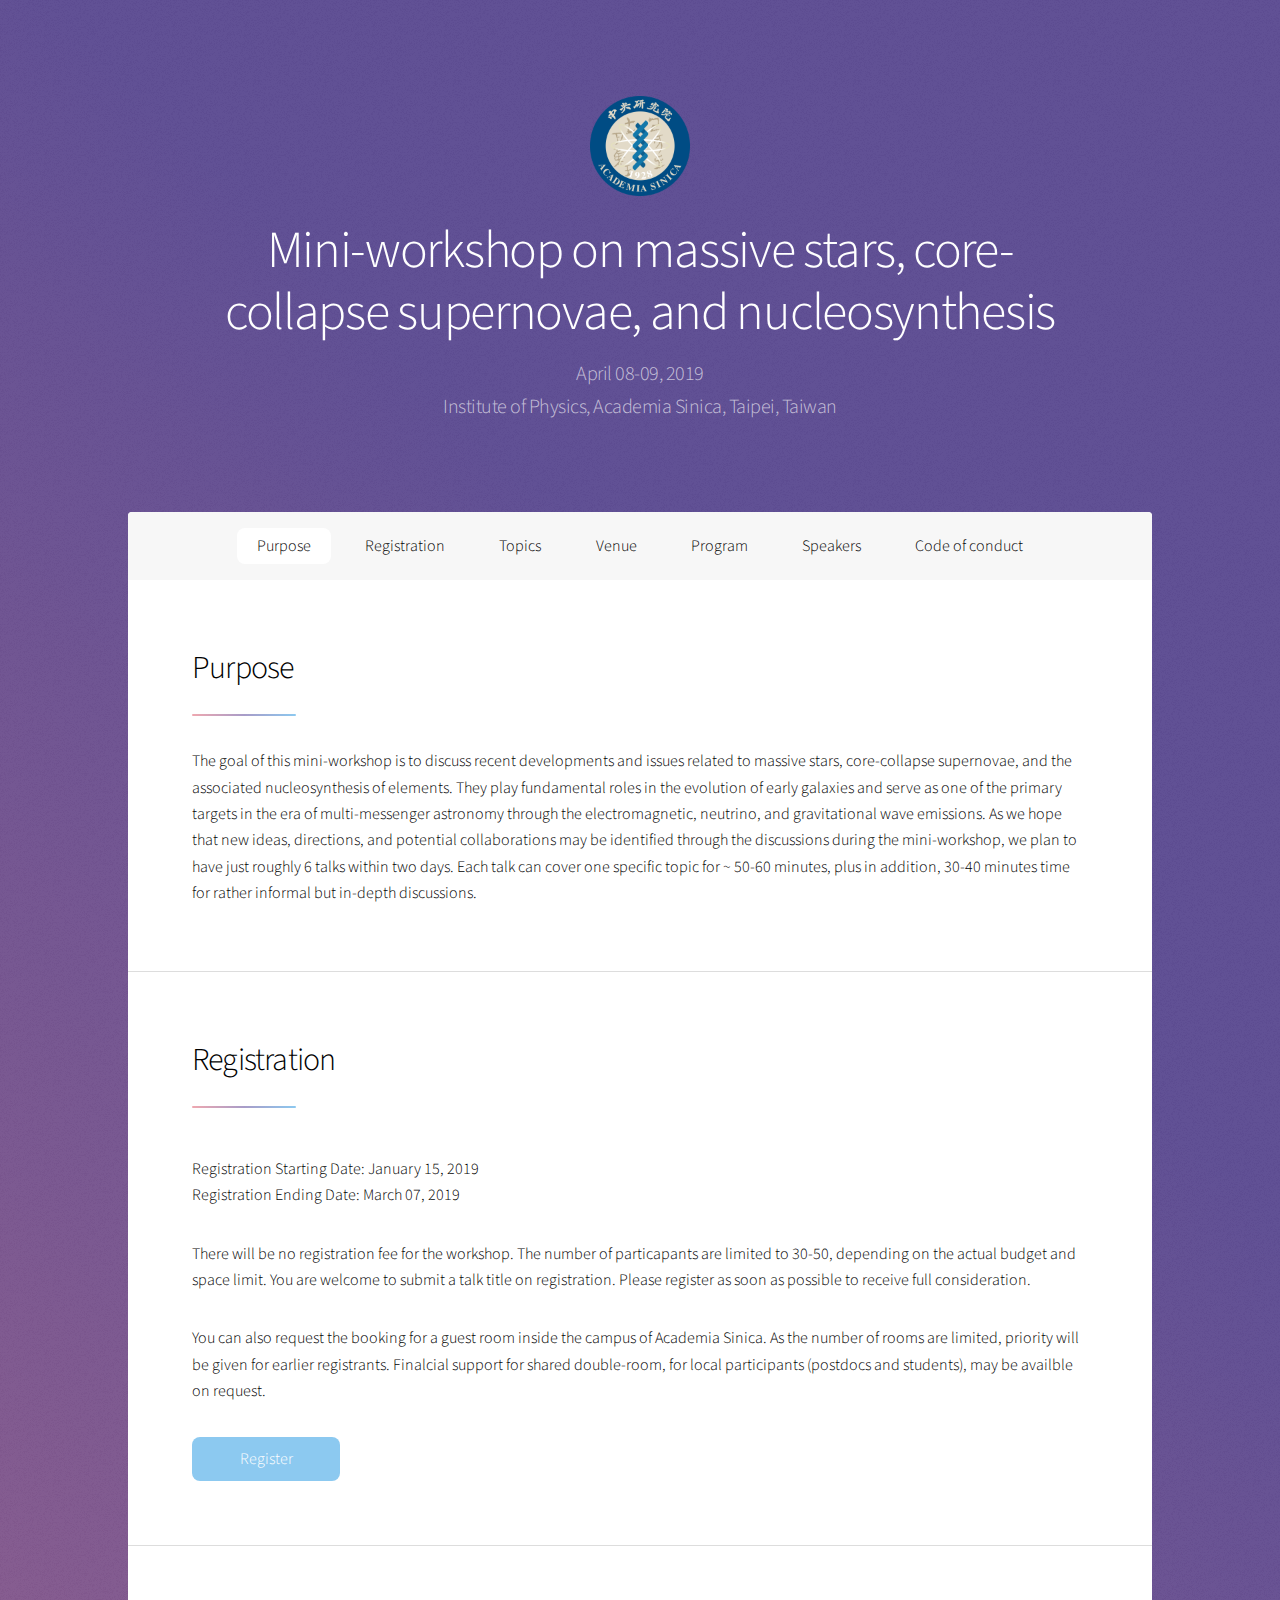
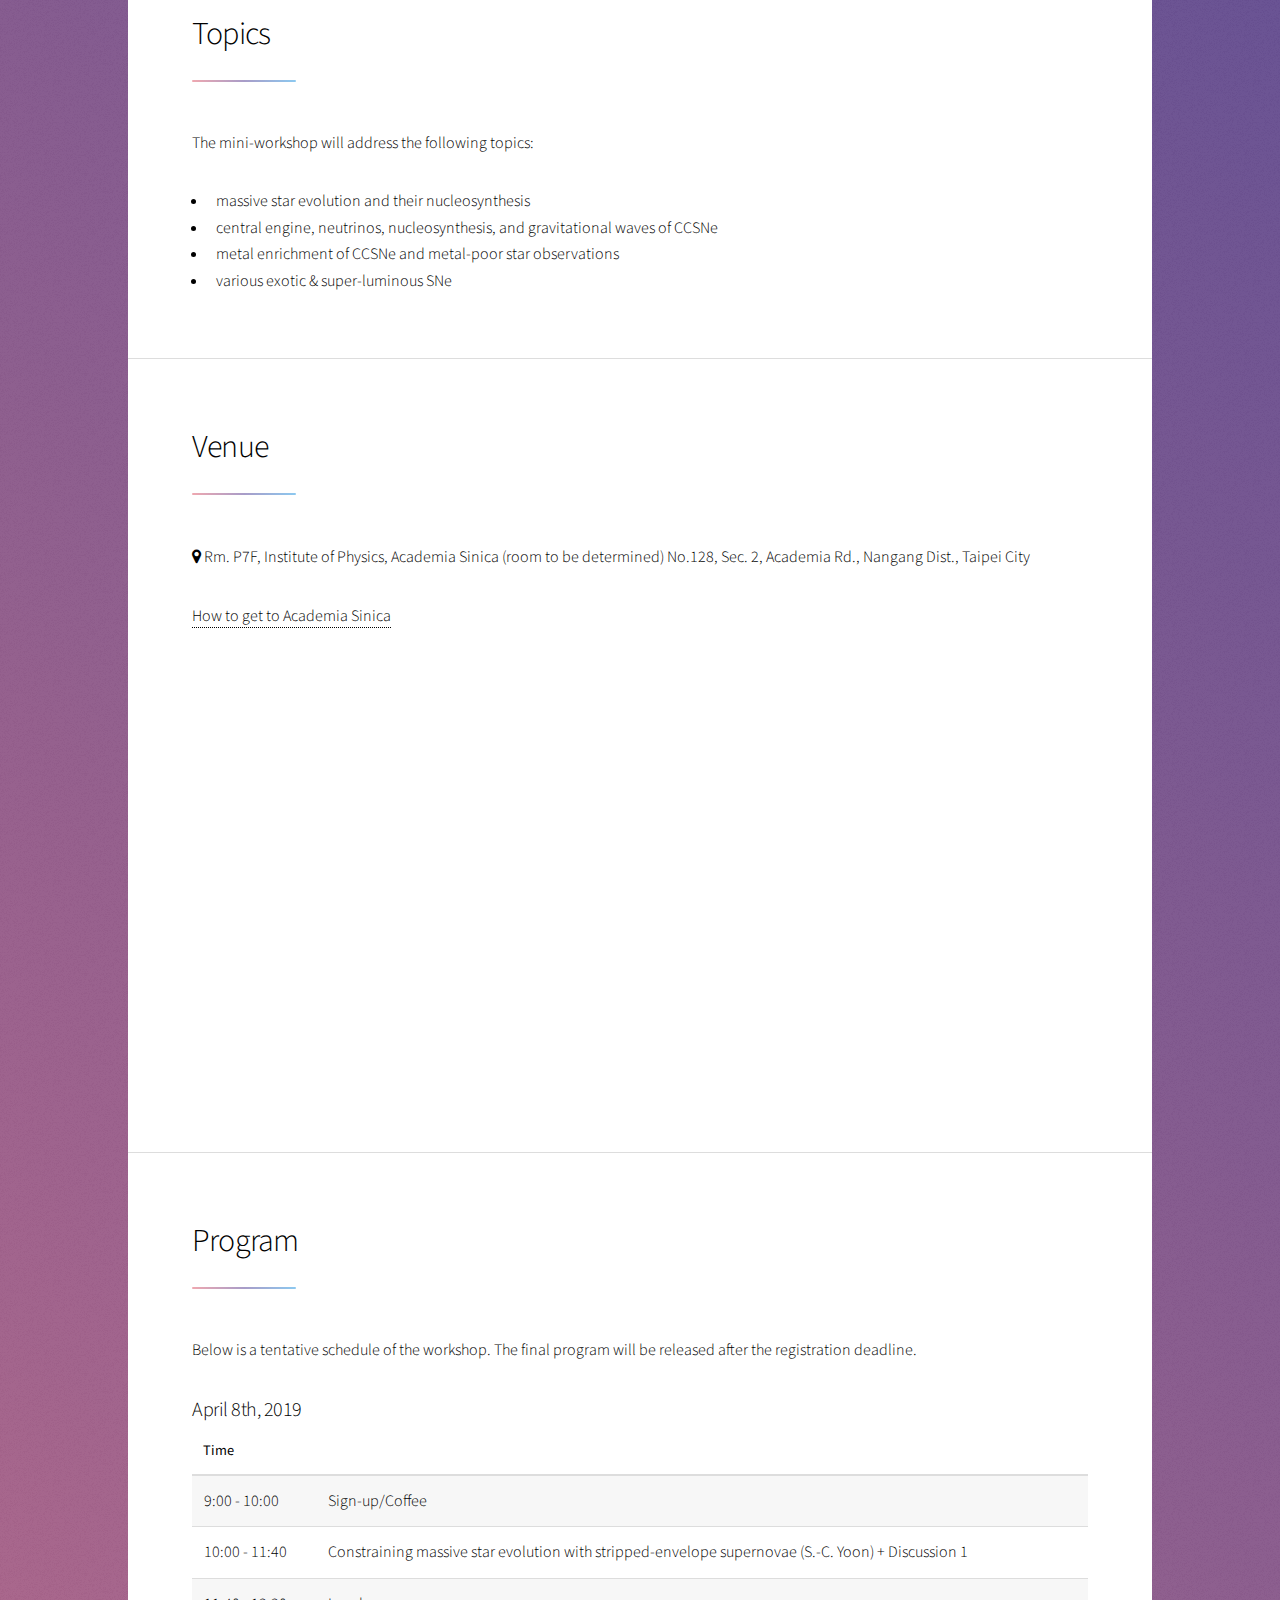
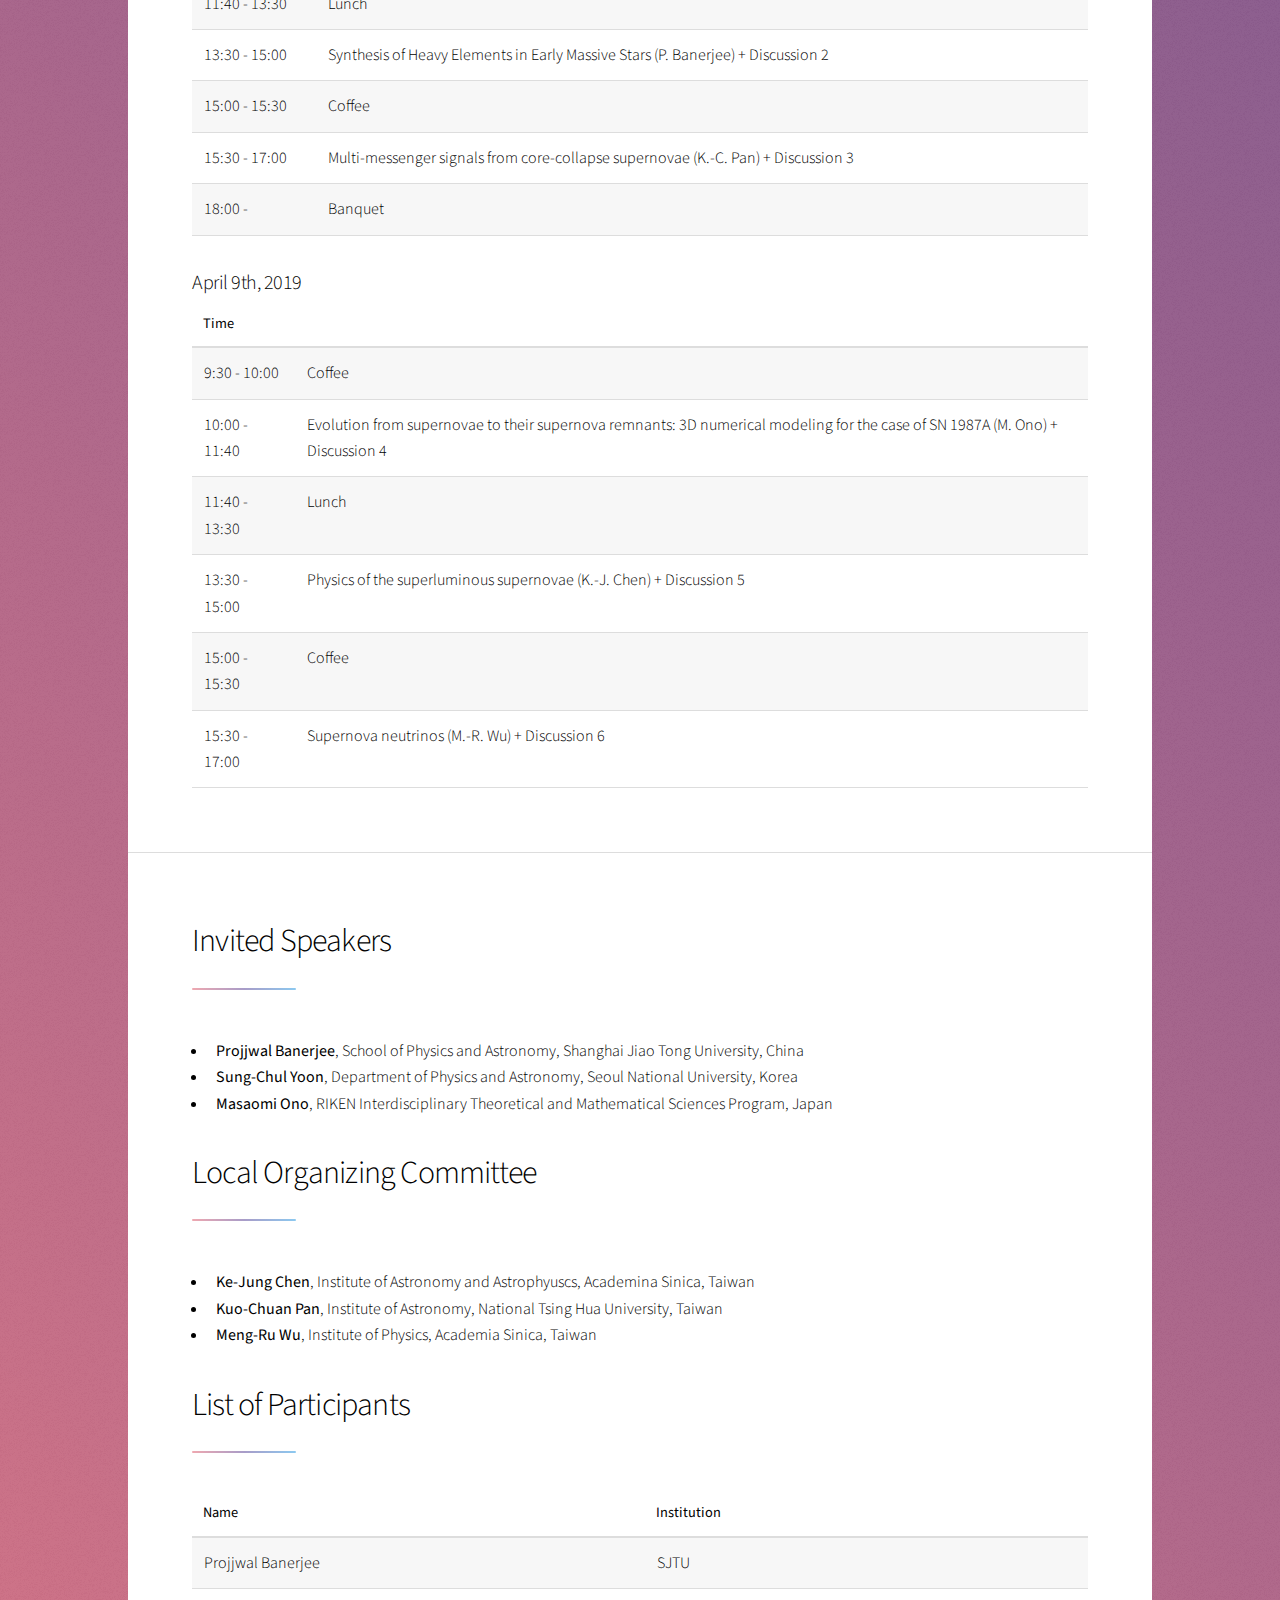
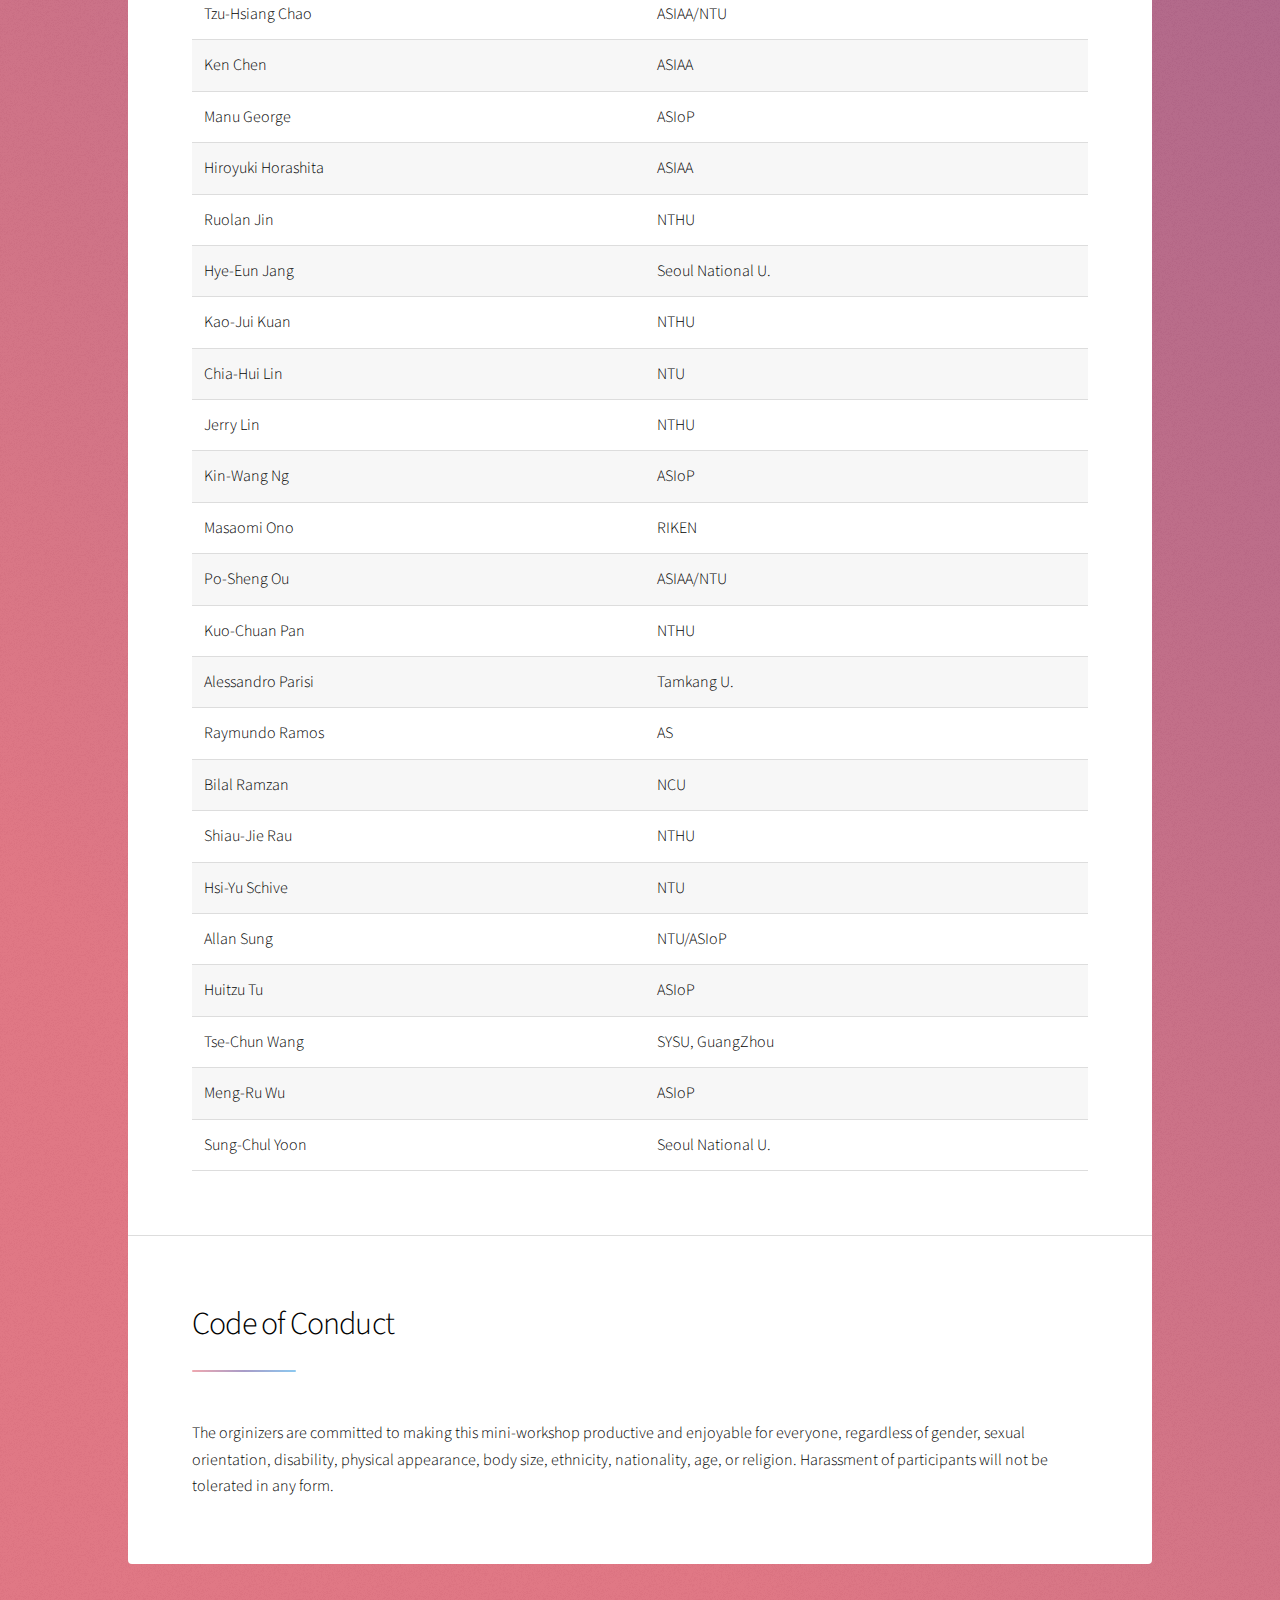
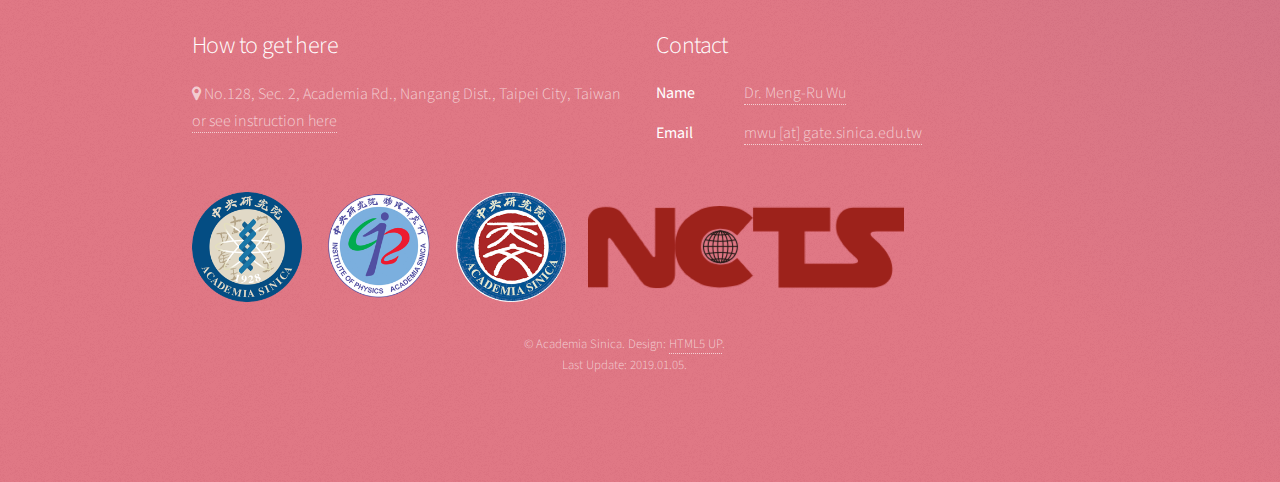
==== commit a9ab95f3: "lll" ====
--- a/events/201904-miniworkshop/index.html
+++ b/events/201904-miniworkshop/index.html
@@ -131,7 +131,7 @@
                                         </thead>
                                         <tbody>
                                             <tr>
-                                                <td>9:30 - 10:00</td>
+                                                <td>9:00 - 10:00</td>
                                                 <td>Sign-up/Coffee</td>
                                             </tr>
                                             <tr>
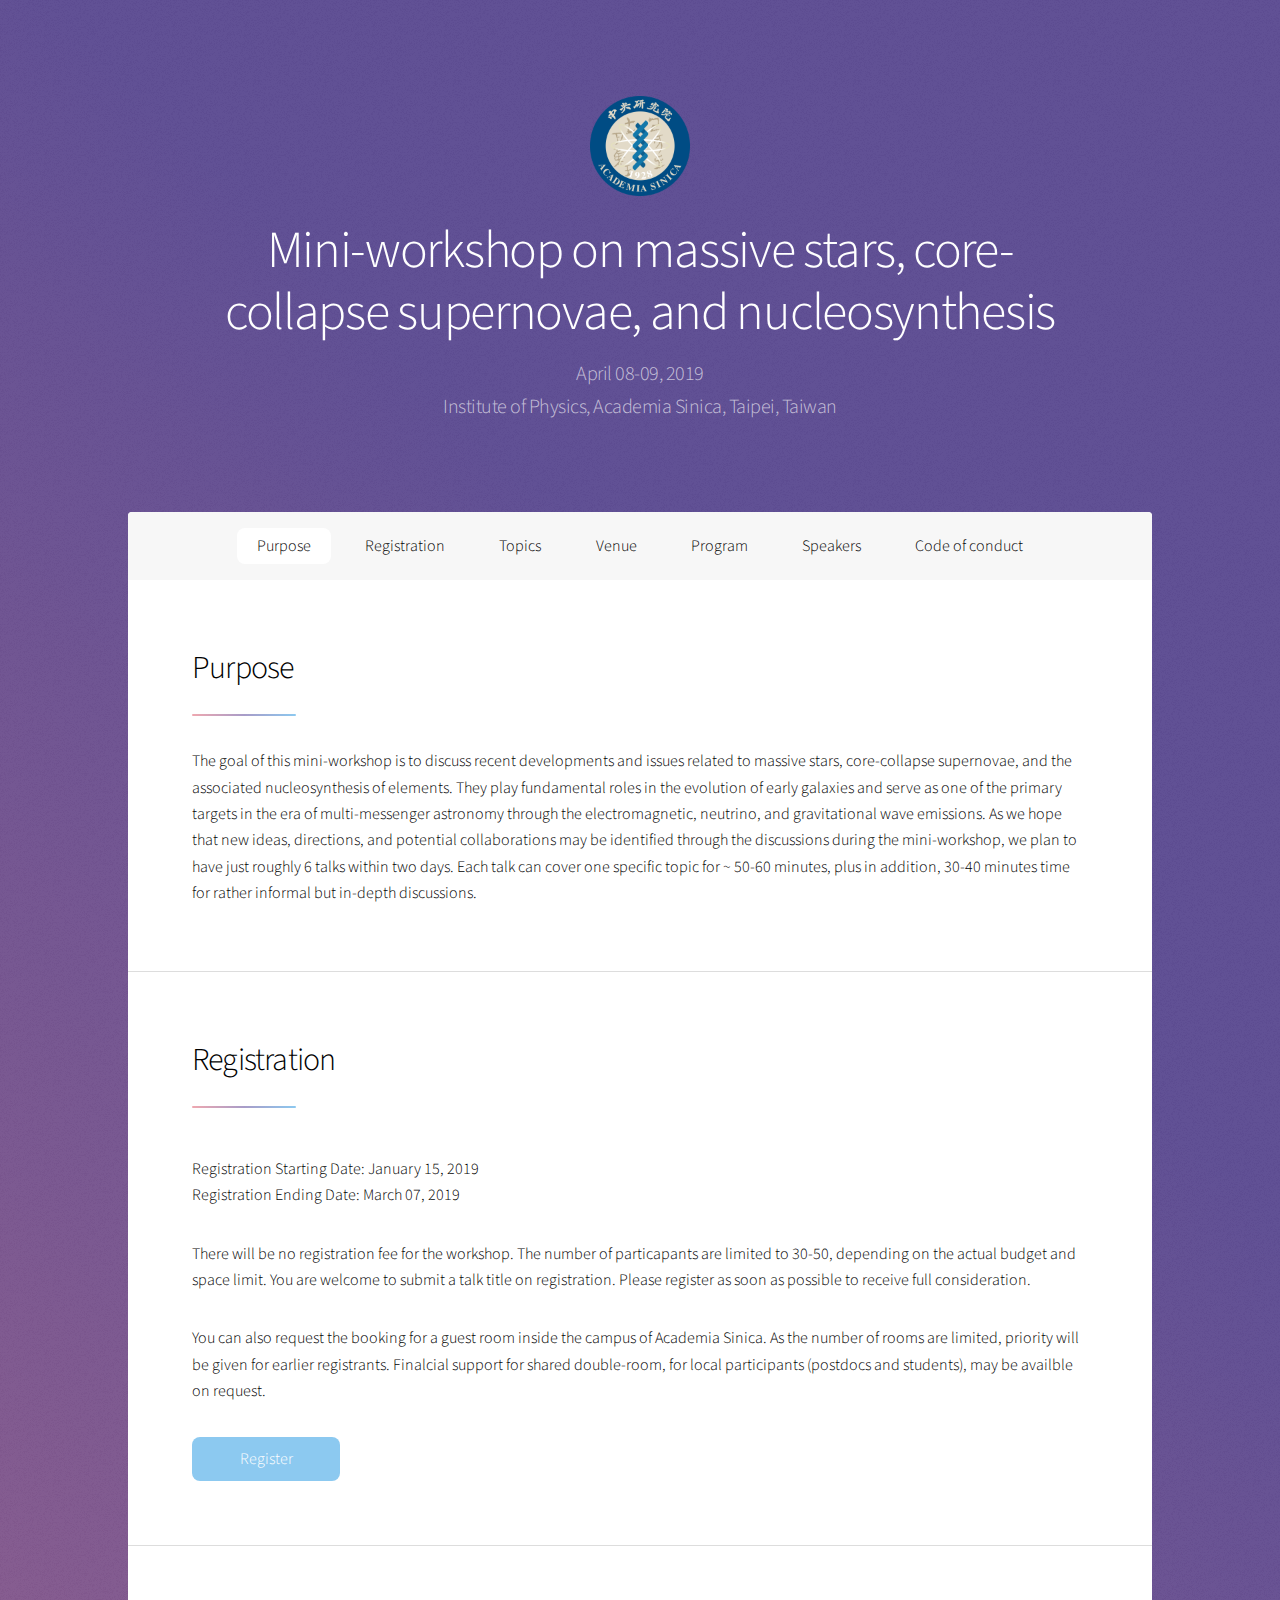
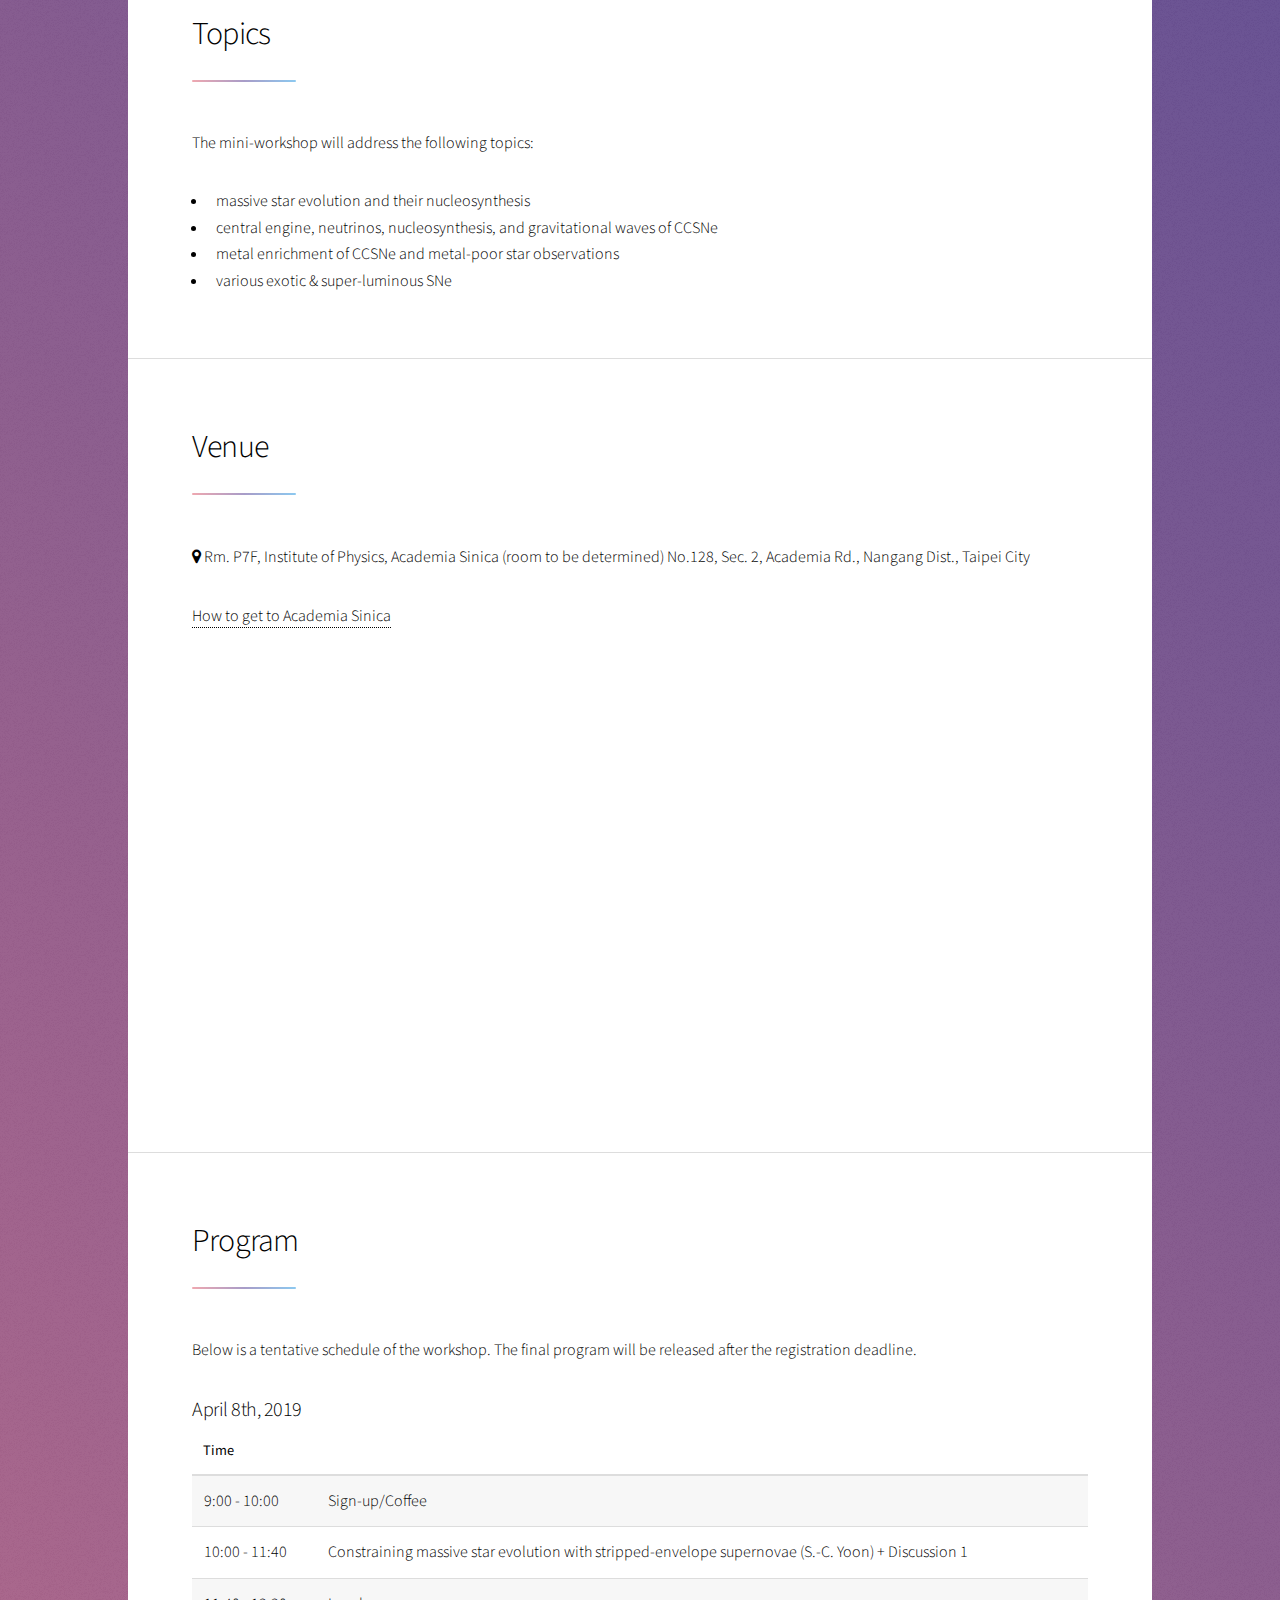
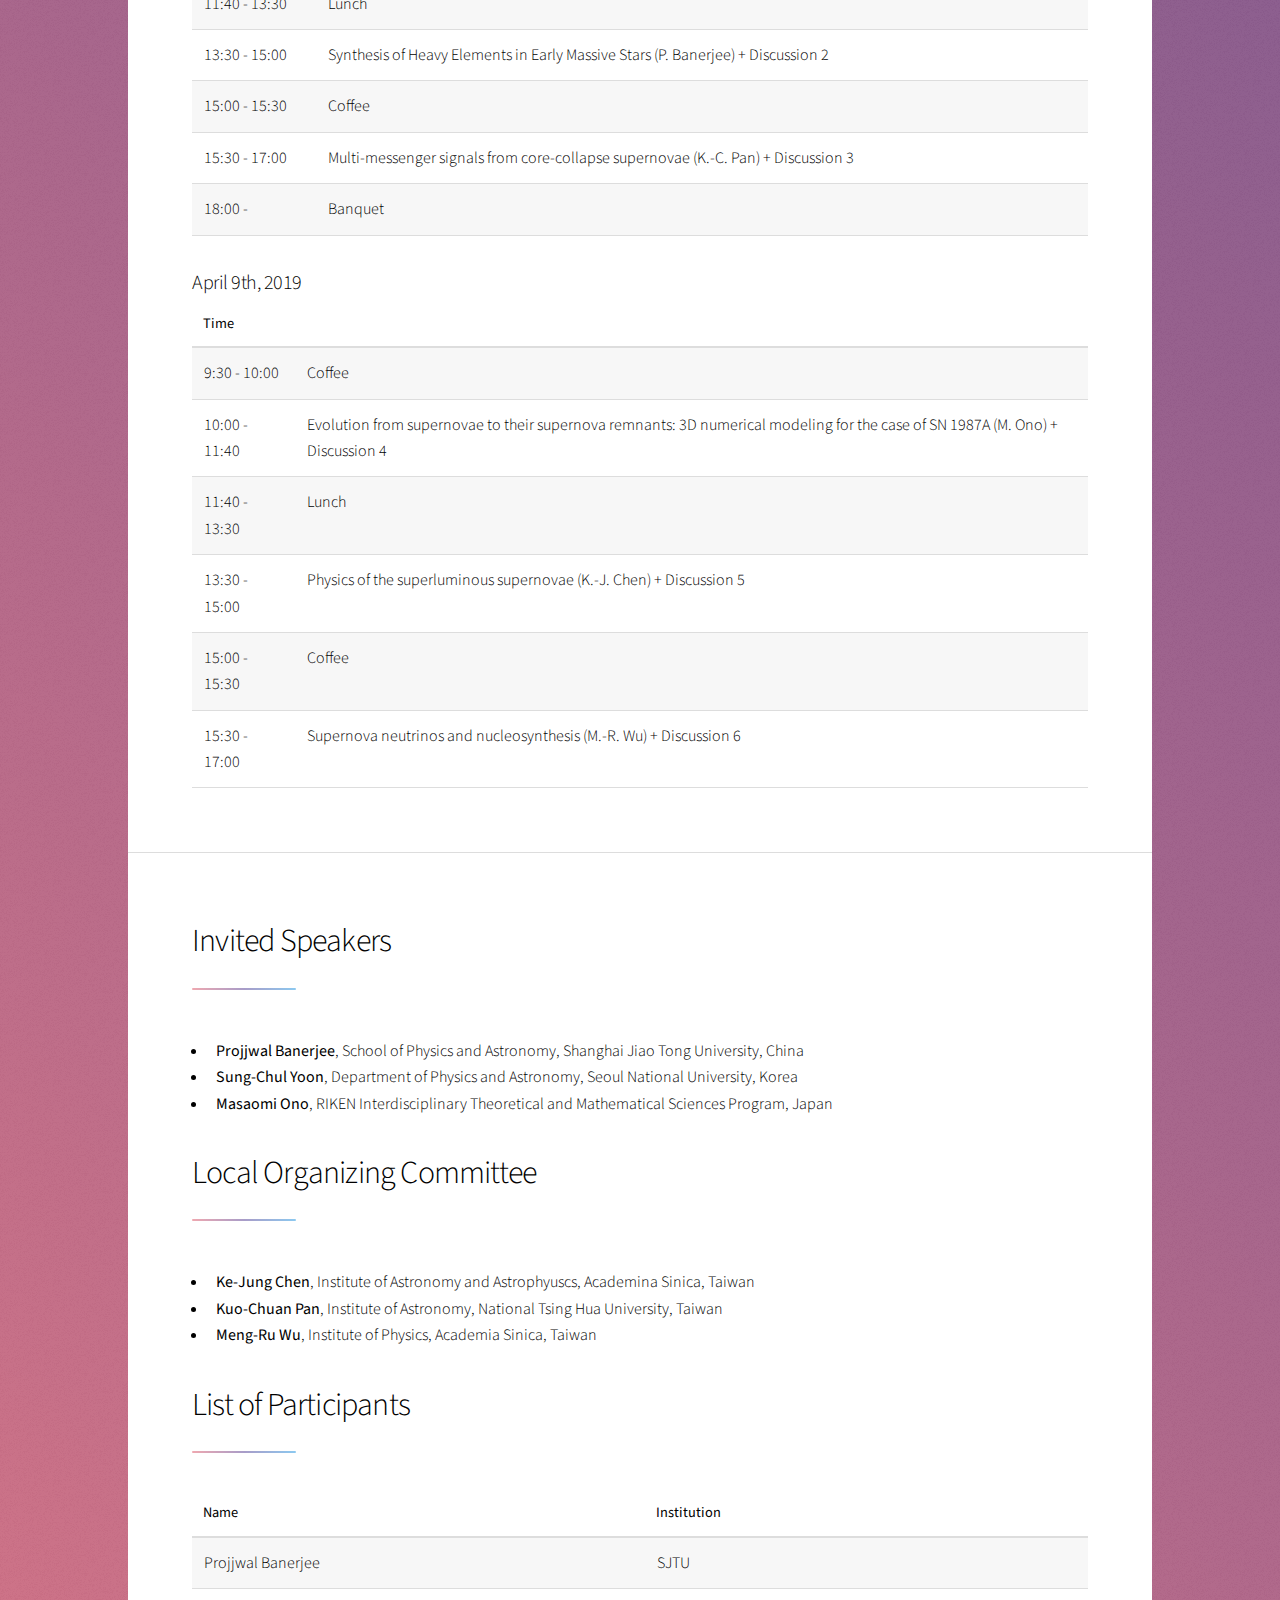
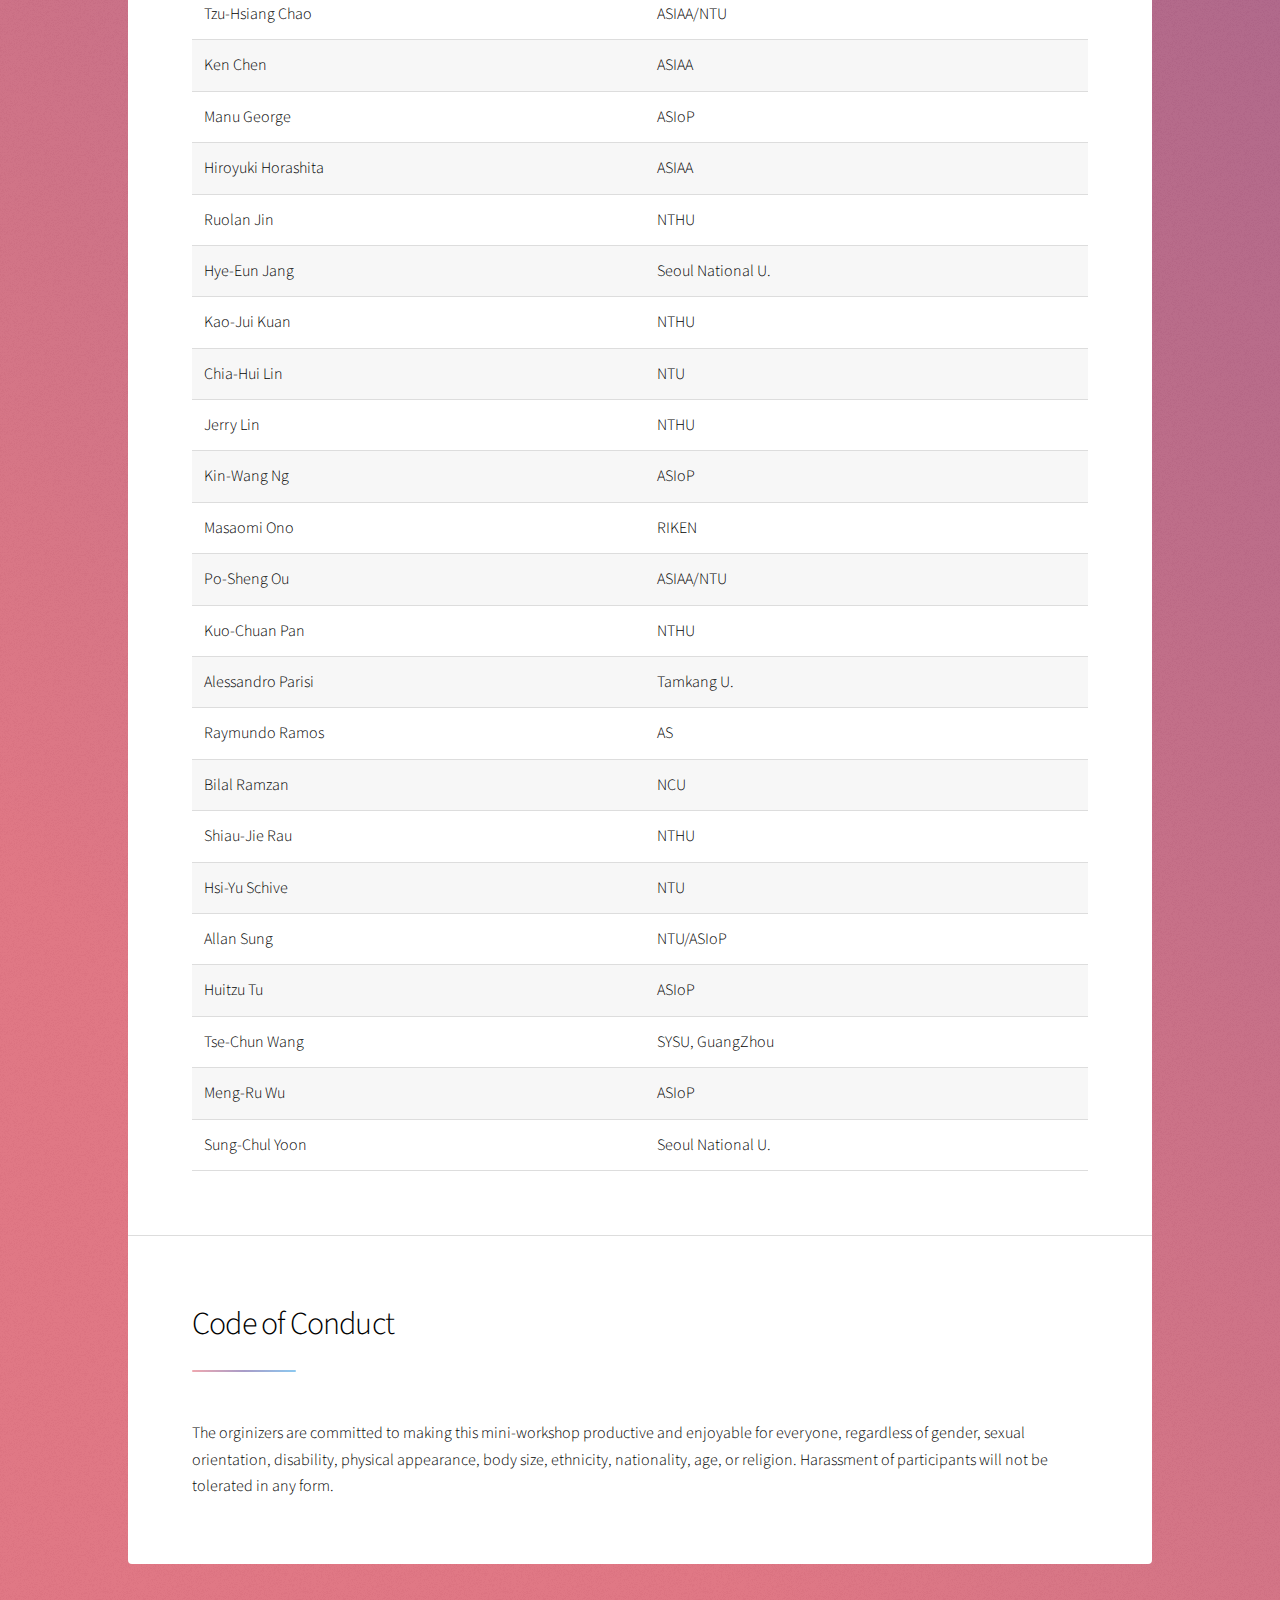
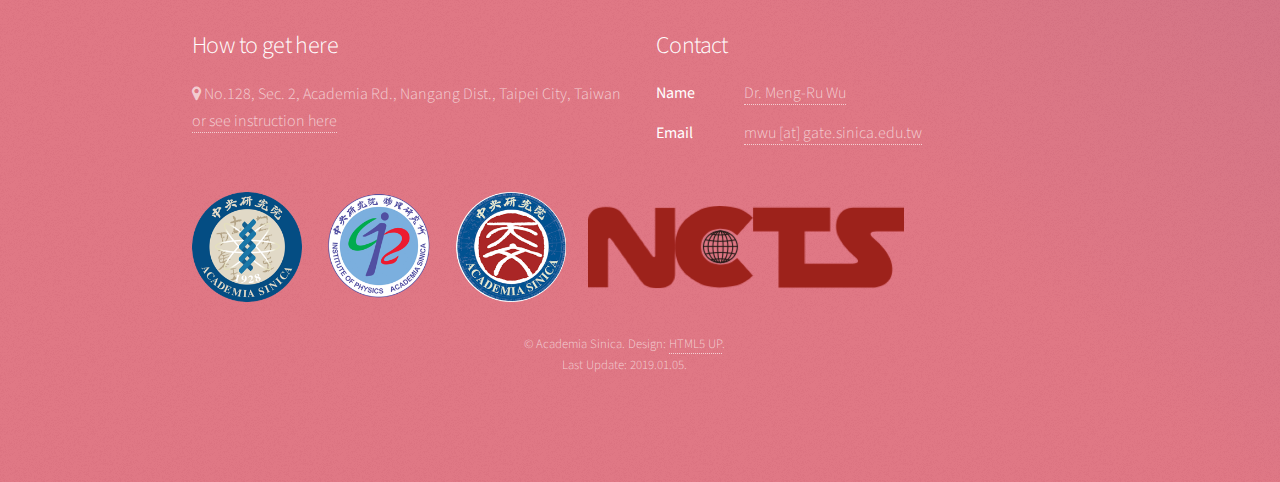
==== commit 8b40055c: "fff" ====
--- a/events/201904-miniworkshop/index.html
+++ b/events/201904-miniworkshop/index.html
@@ -195,7 +195,7 @@
                                             </tr>
                                             <tr>
                                                 <td>15:30 - 17:00</td>
-                                                <td>Supernova neutrinos (M.-R. Wu) + Discussion 6</td>
+                                                <td>Supernova neutrinos and nucleosynthesis (M.-R. Wu) + Discussion 6</td>
                                             </tr>
                                         </tbody>
                                     </table>
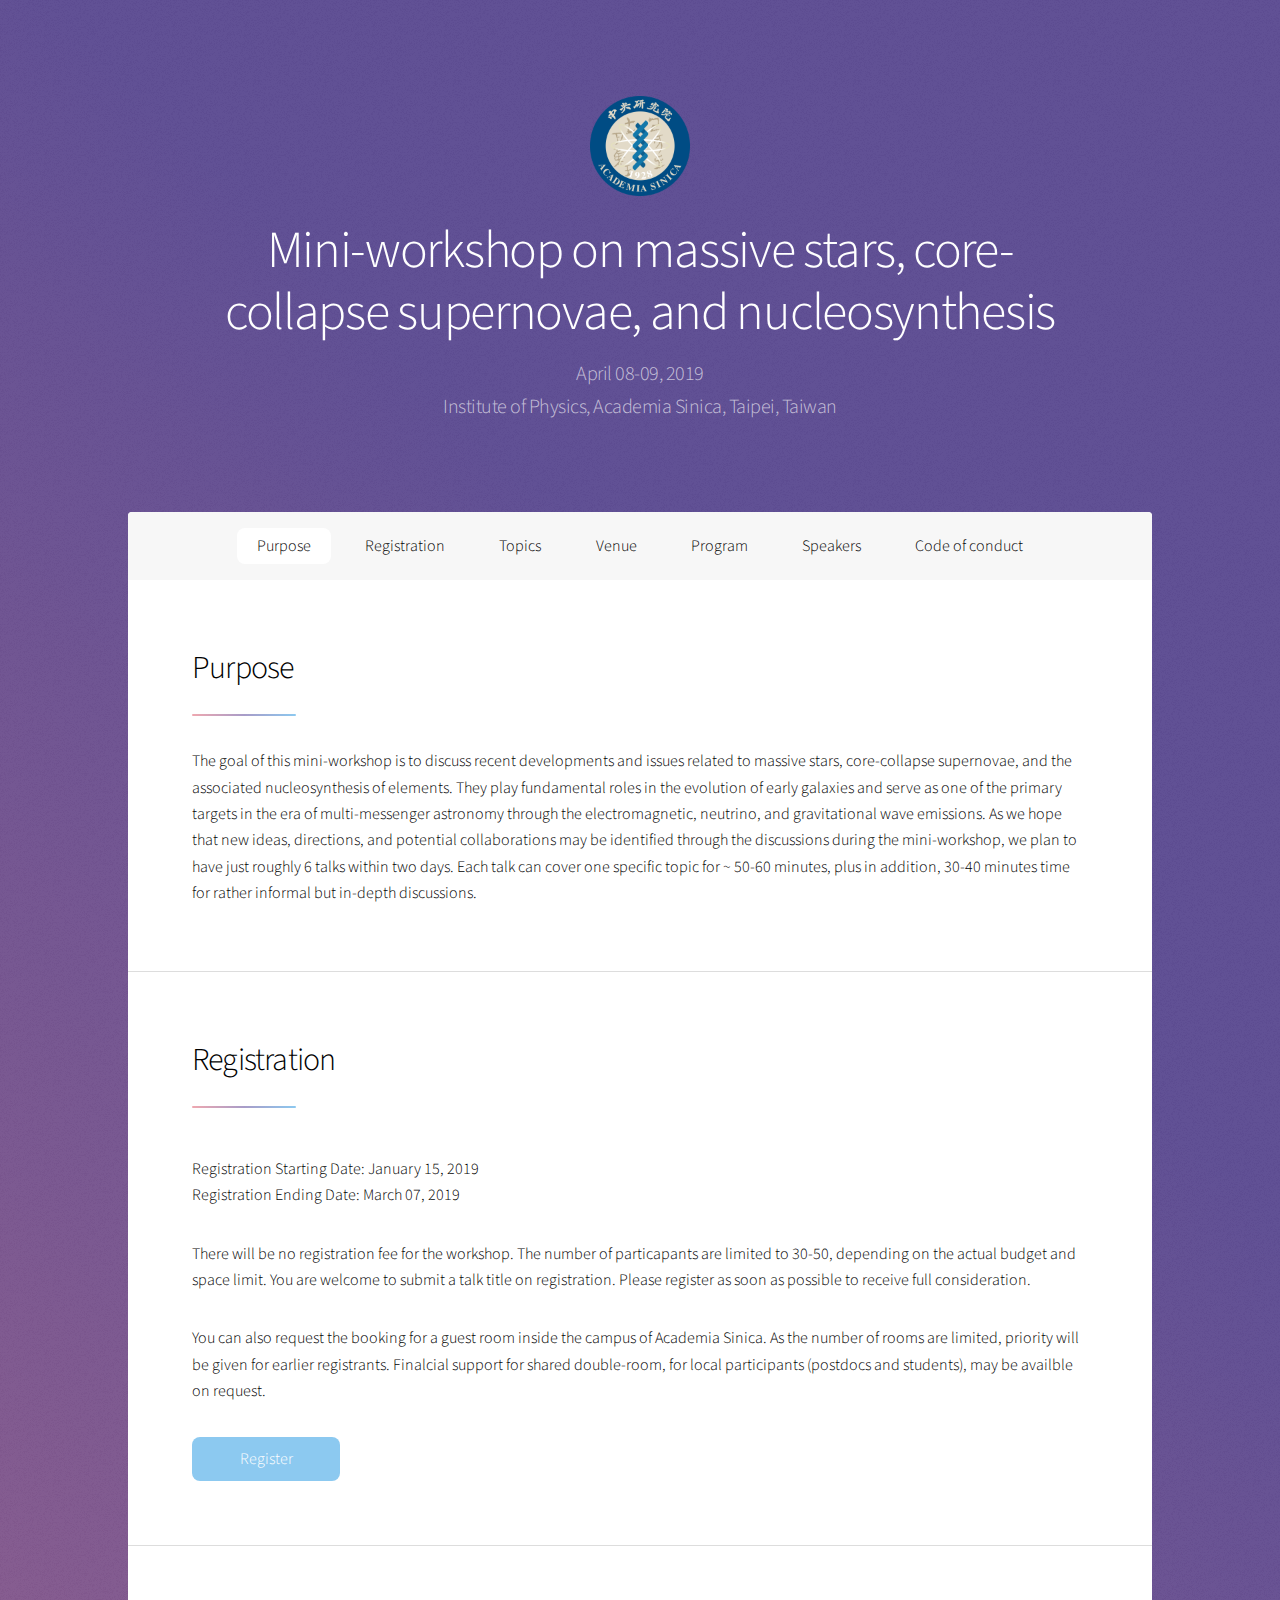
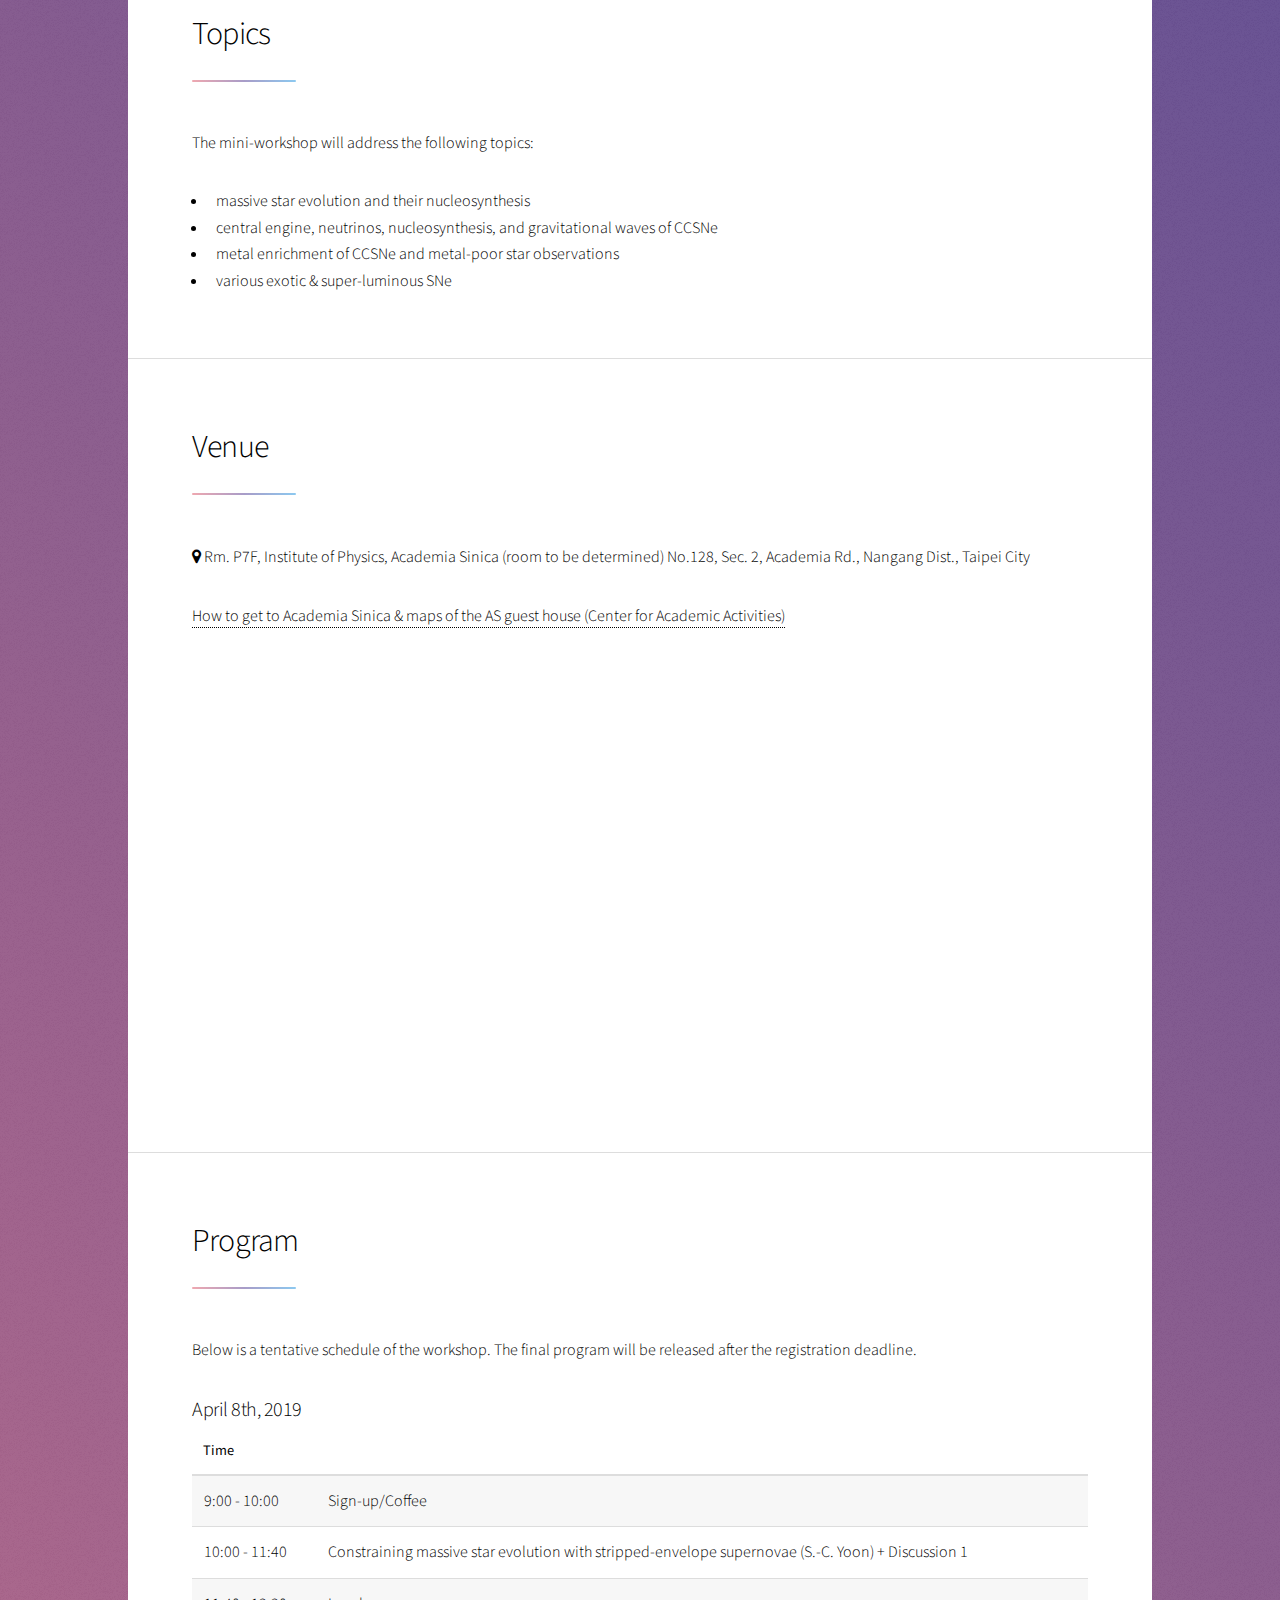
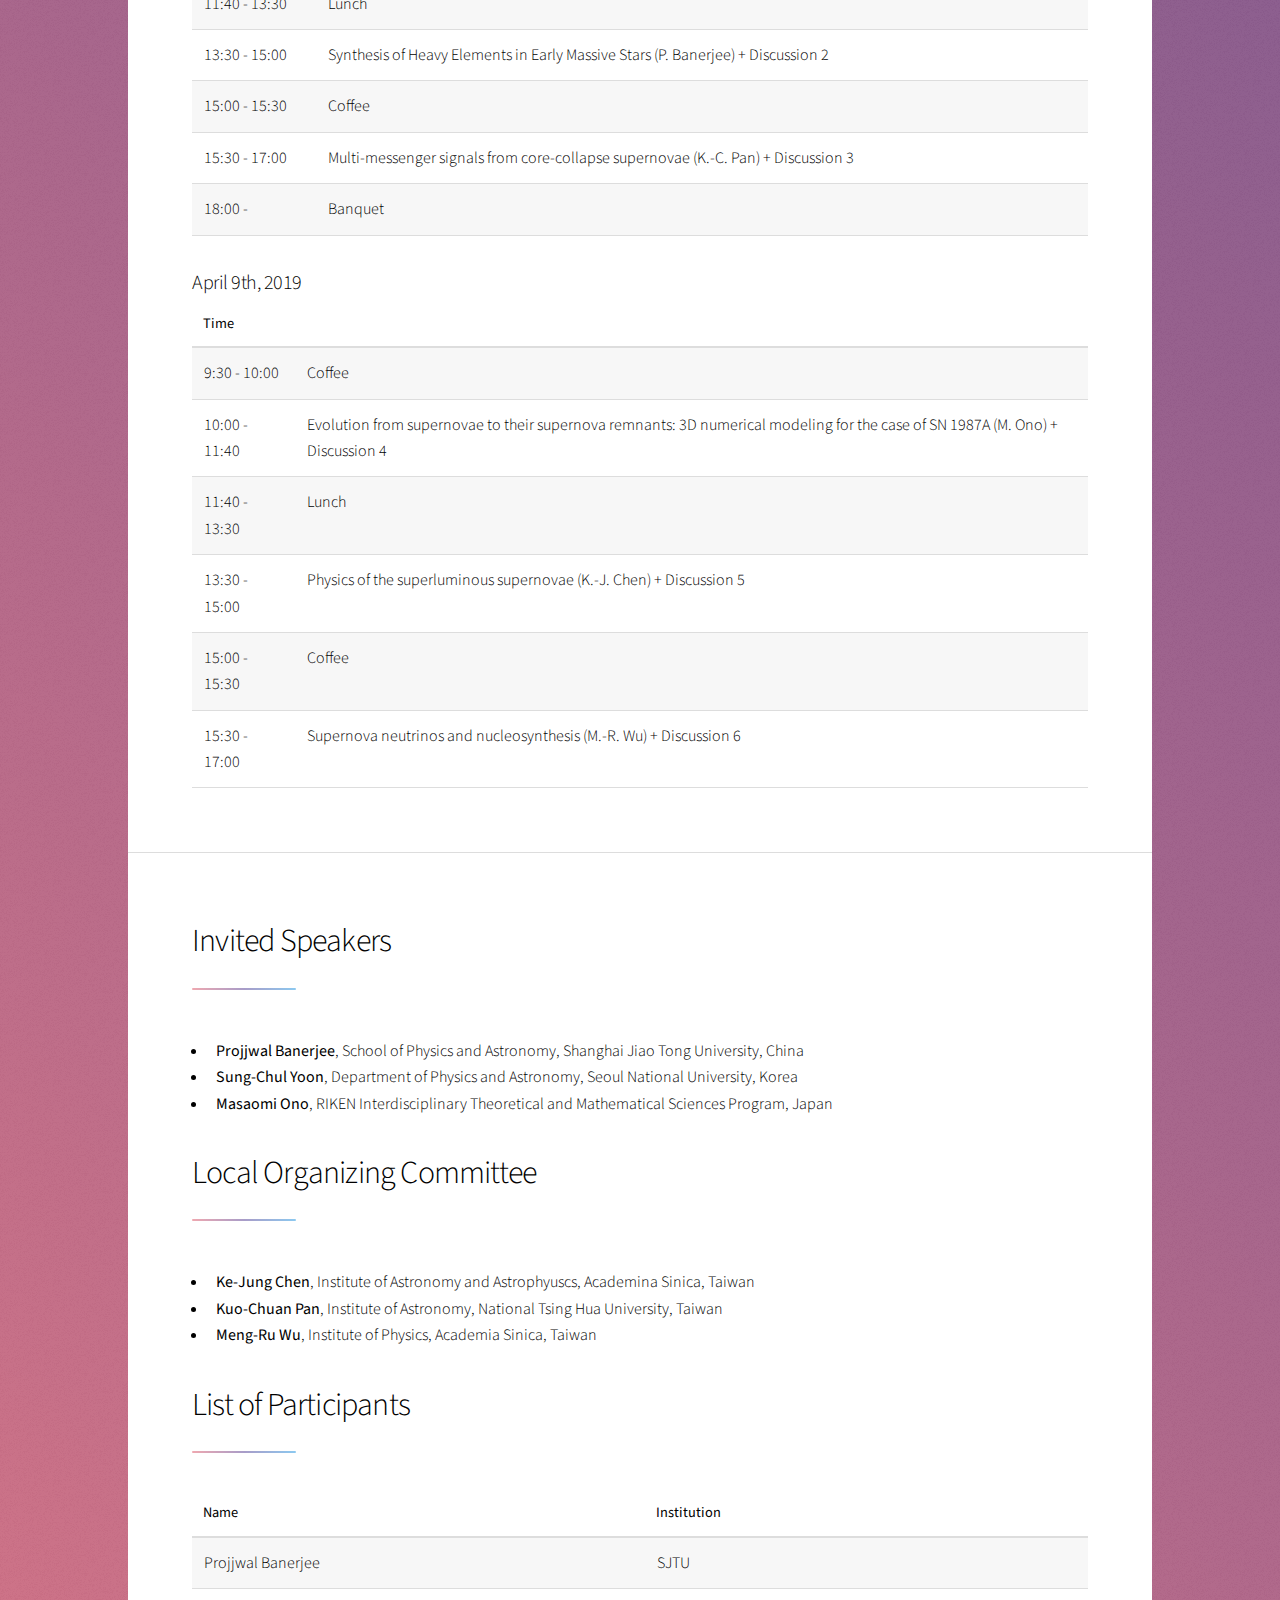
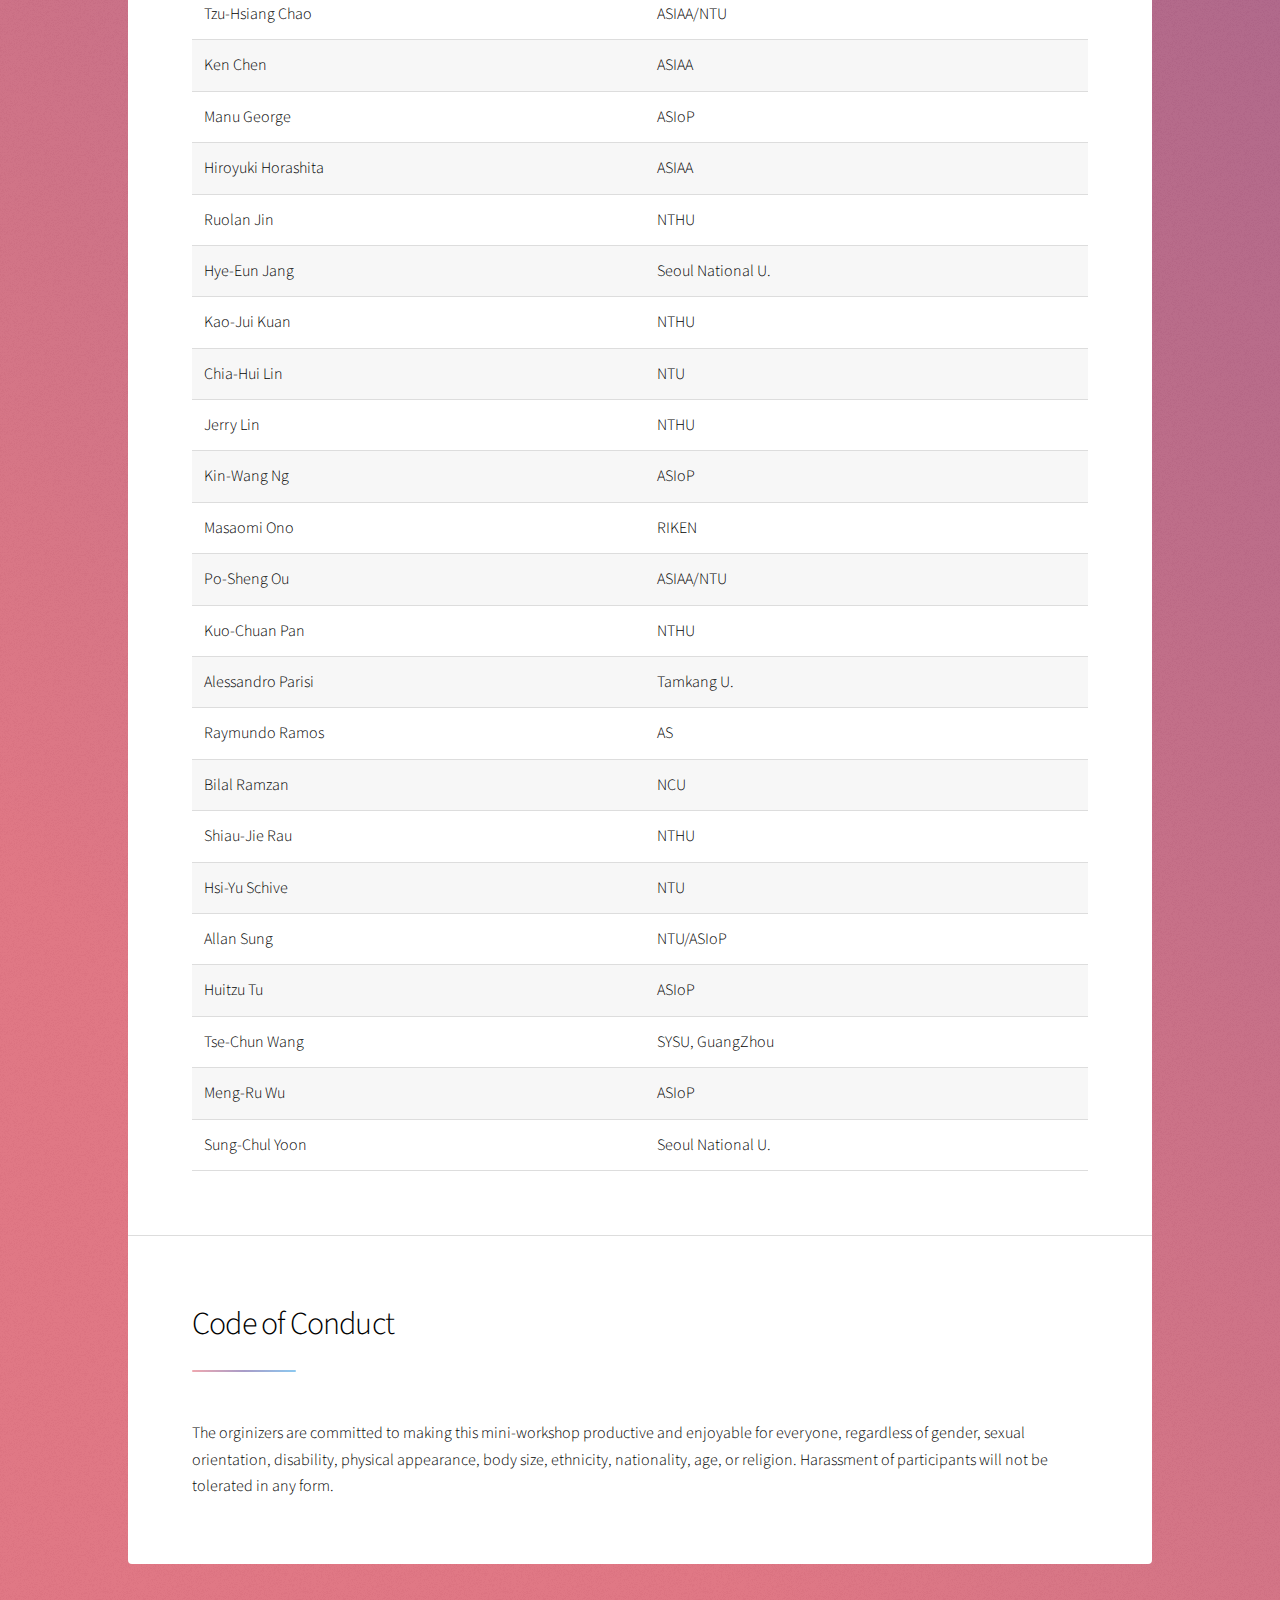
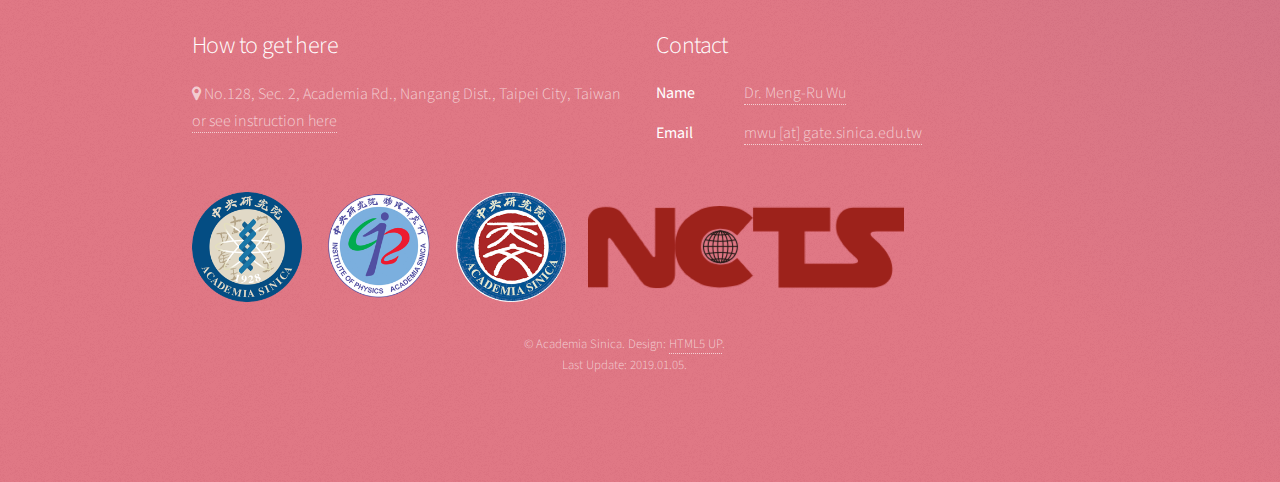
==== commit f908d224: "ffadfadfa:" ====
--- a/events/201904-miniworkshop/index.html
+++ b/events/201904-miniworkshop/index.html
@@ -110,8 +110,8 @@
                                 <p> <a href="https://goo.gl/maps/ppuMkMbnQEy" class="icon fa-map-marker"> 
                                     Rm. P7F, Institute of Physics, Academia Sinica (room to be determined)
                                     No.128, Sec. 2, Academia Rd., Nangang Dist., Taipei City</a>
-				<dd><a href="http://www.phys.sinica.edu.tw/TIGP-NANO/GettingToAS.htm#tao" target="_blank">How to get to Academia Sinica</a></dd></p>
-
+<!--				<dd><a href="http://www.phys.sinica.edu.tw/TIGP-NANO/GettingToAS.htm#tao" target="_blank">How to get to Academia Sinica</a></dd></p> --!>
+			        <dd><a href="https://www.phys.sinica.edu.tw/~heptheory/Guide/HETG_Visitor_Transportation_Guide.pdf" target="_blank">How to get to Academia Sinica & maps of the AS guest house (Center for Academic Activities)</a></dd></p>
                                 <iframe src="https://www.google.com/maps/embed?pb=!1m14!1m8!1m3!1d3614.7874680015516!2d121.6144665!3d25.0412857!3m2!1i1024!2i768!4f13.1!3m3!1m2!1s0x3442ab45f159c80d%3A0xd3a1e127dcc3a03a!2z5Lit5aSu56CU56m26Zmi54mp55CG56CU56m25omA!5e0!3m2!1szh-TW!2stw!4v1546675653659" width="600" height="450" frameborder="0" style="border:0" allowfullscreen></iframe>
 							</section>
 
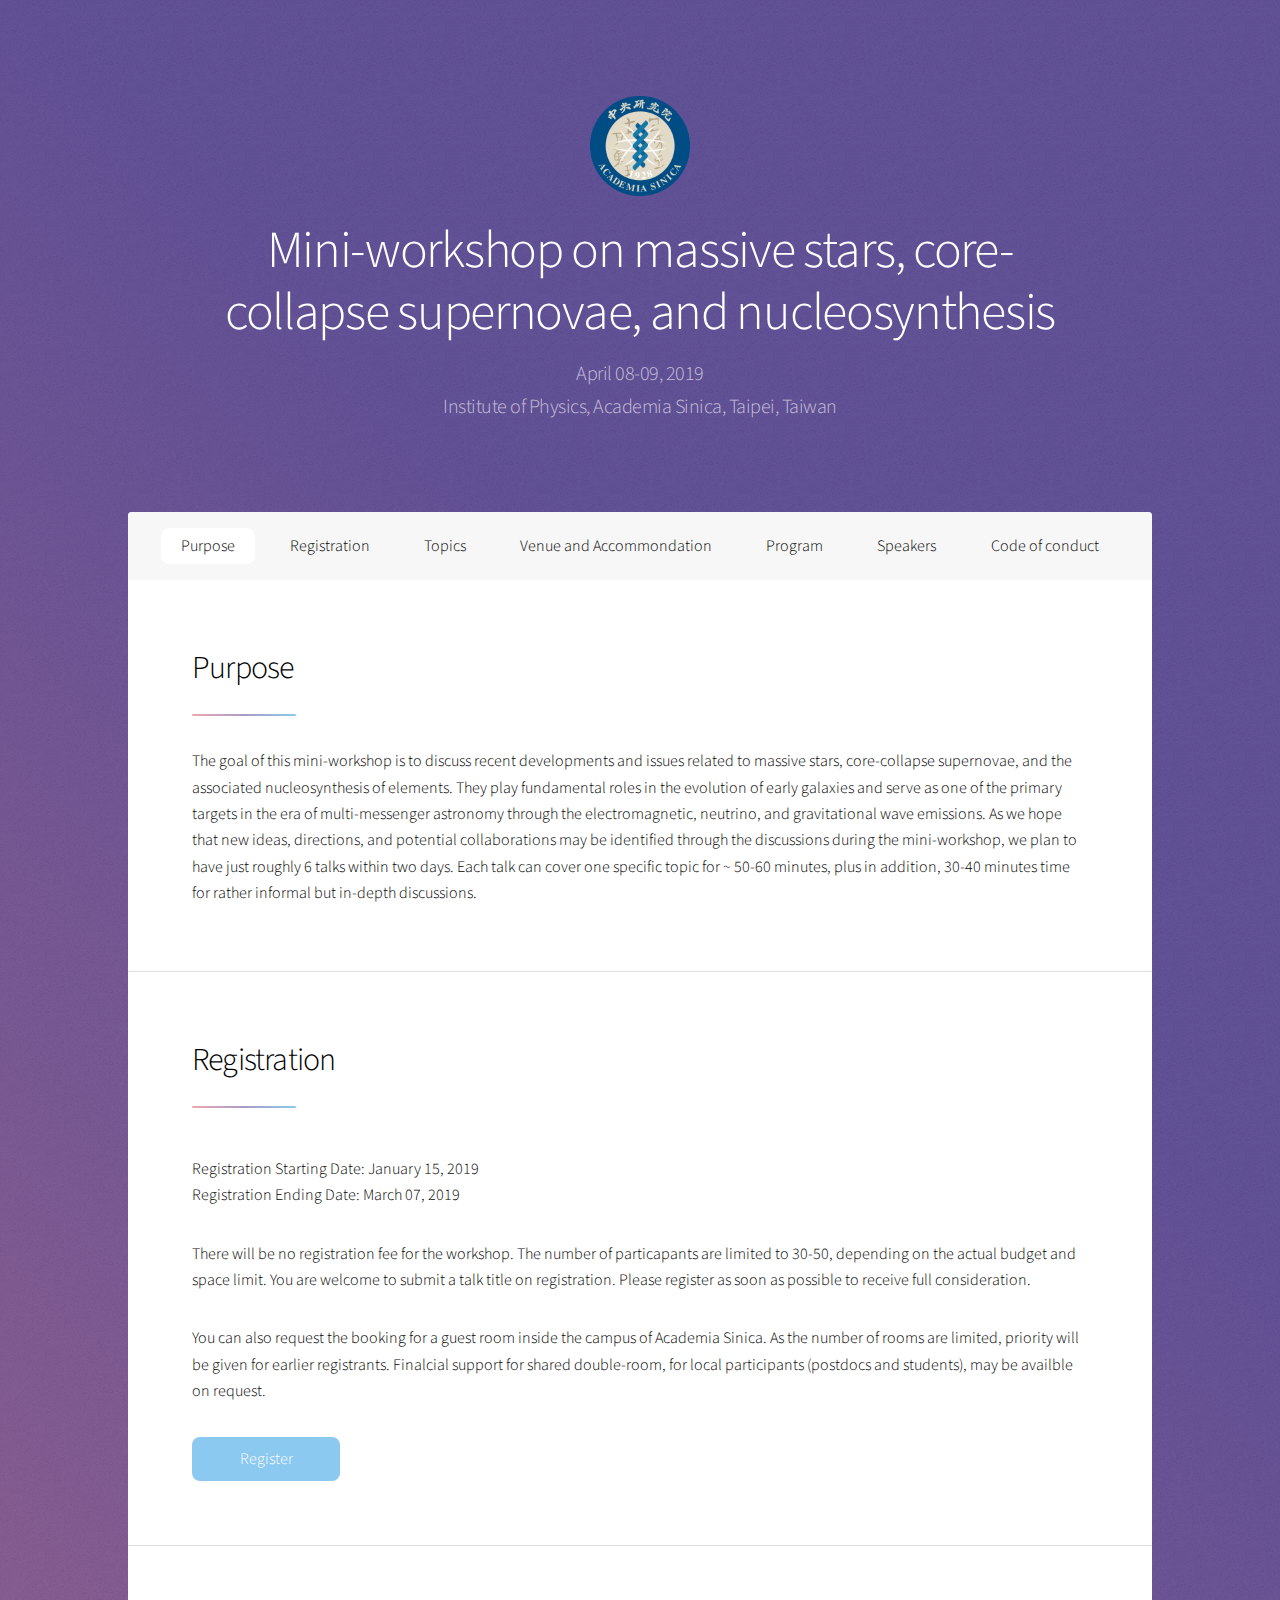
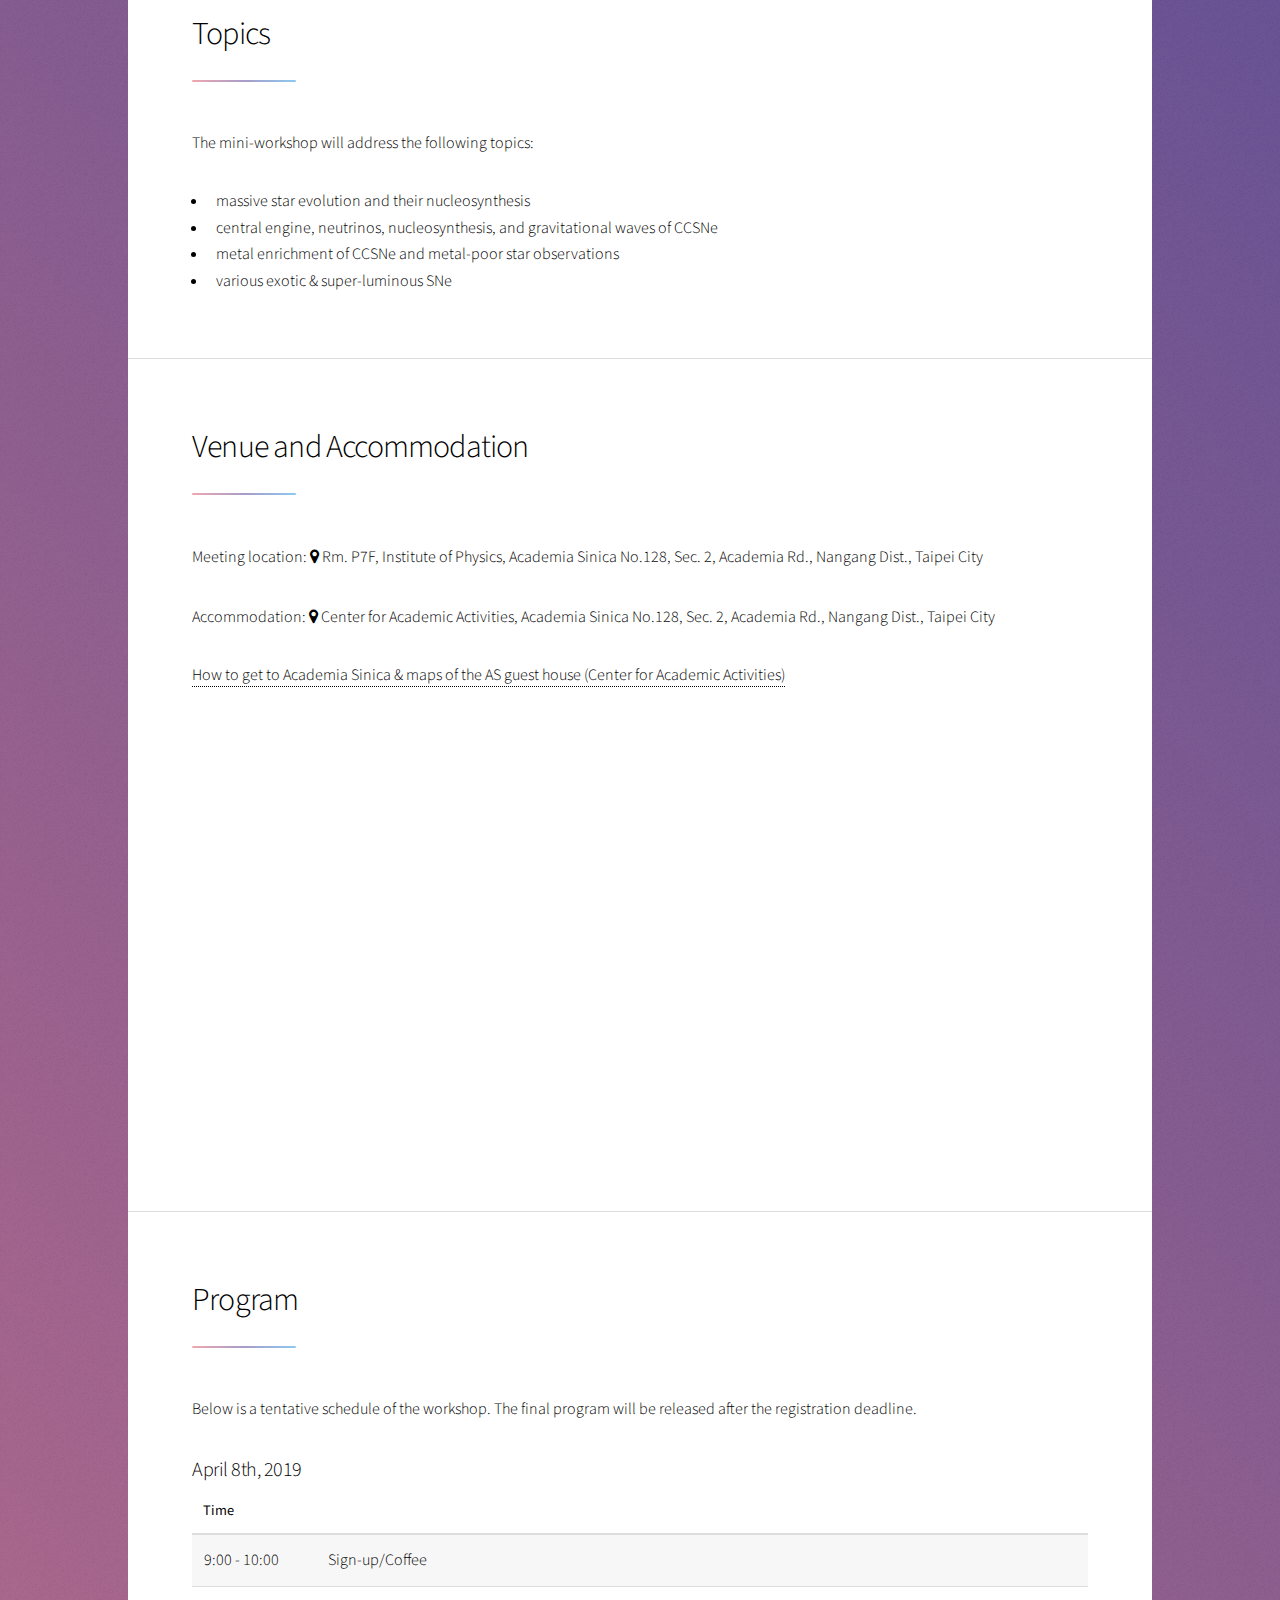
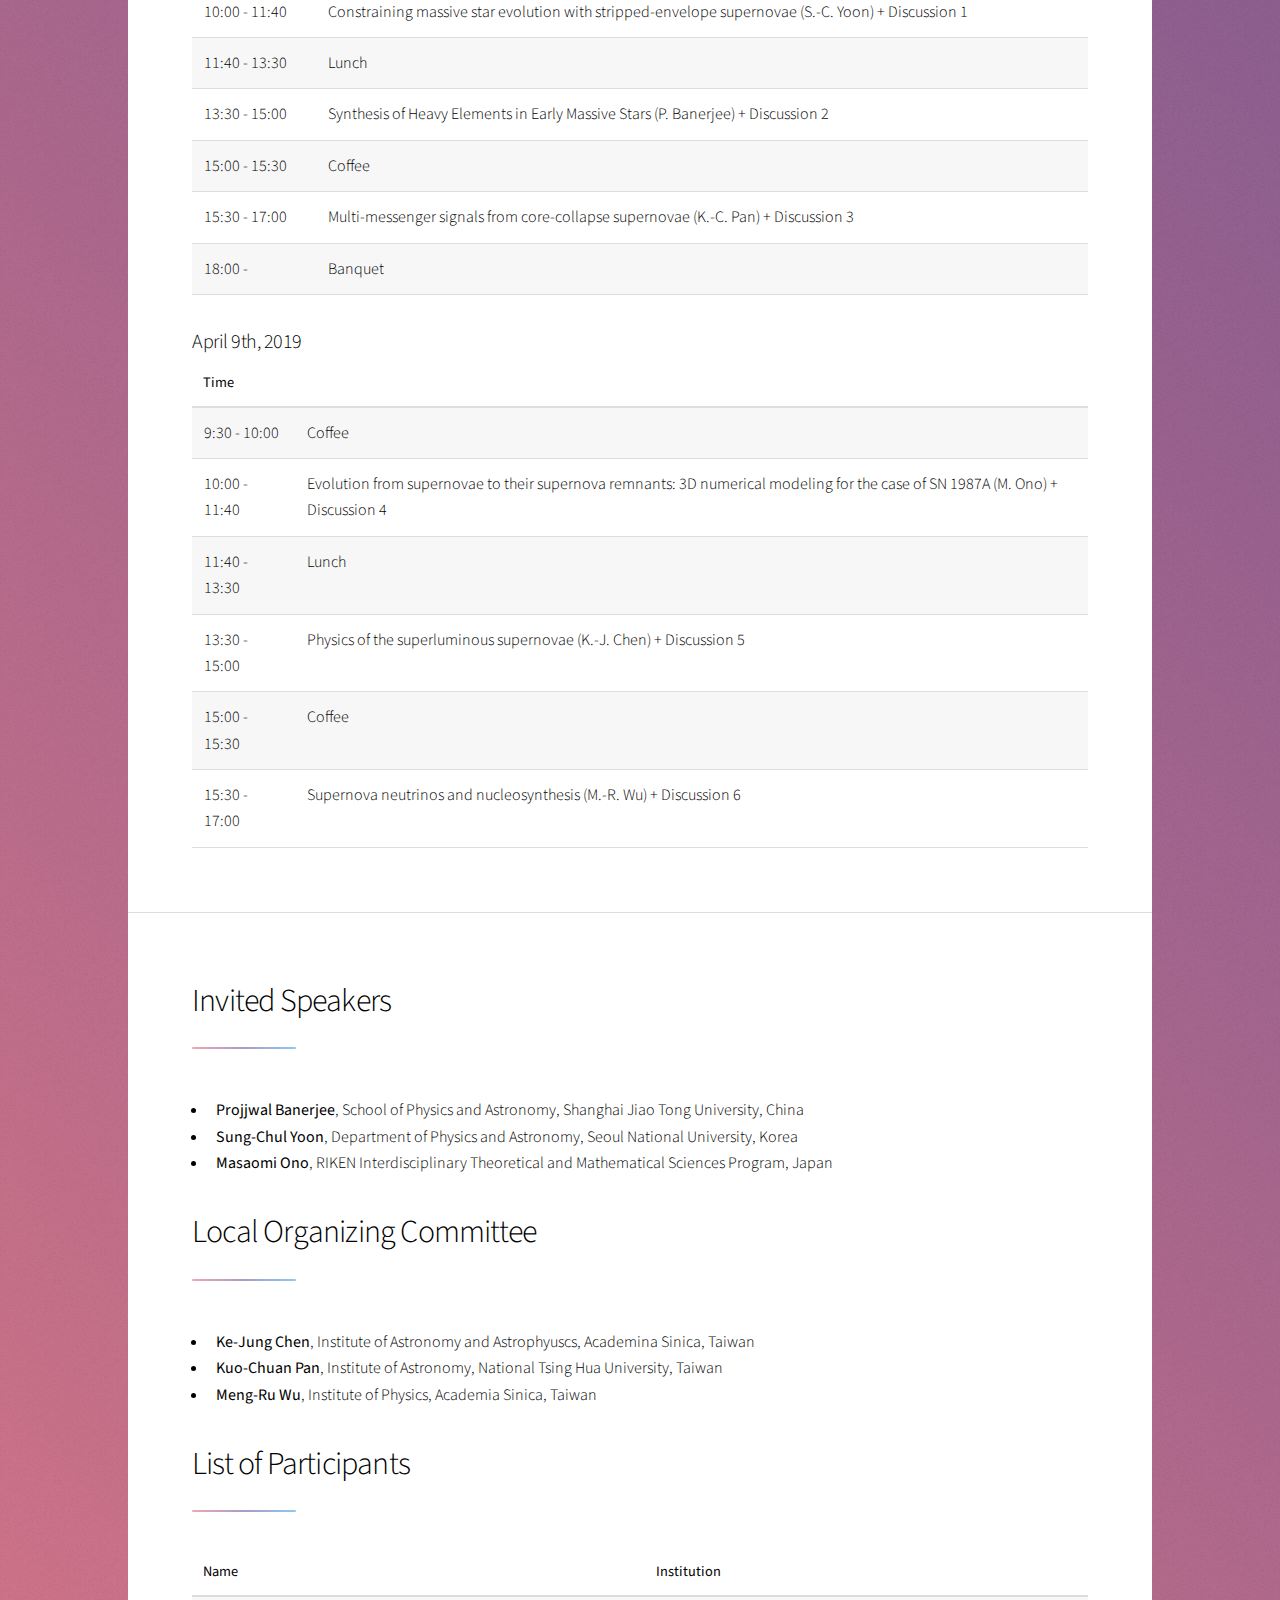
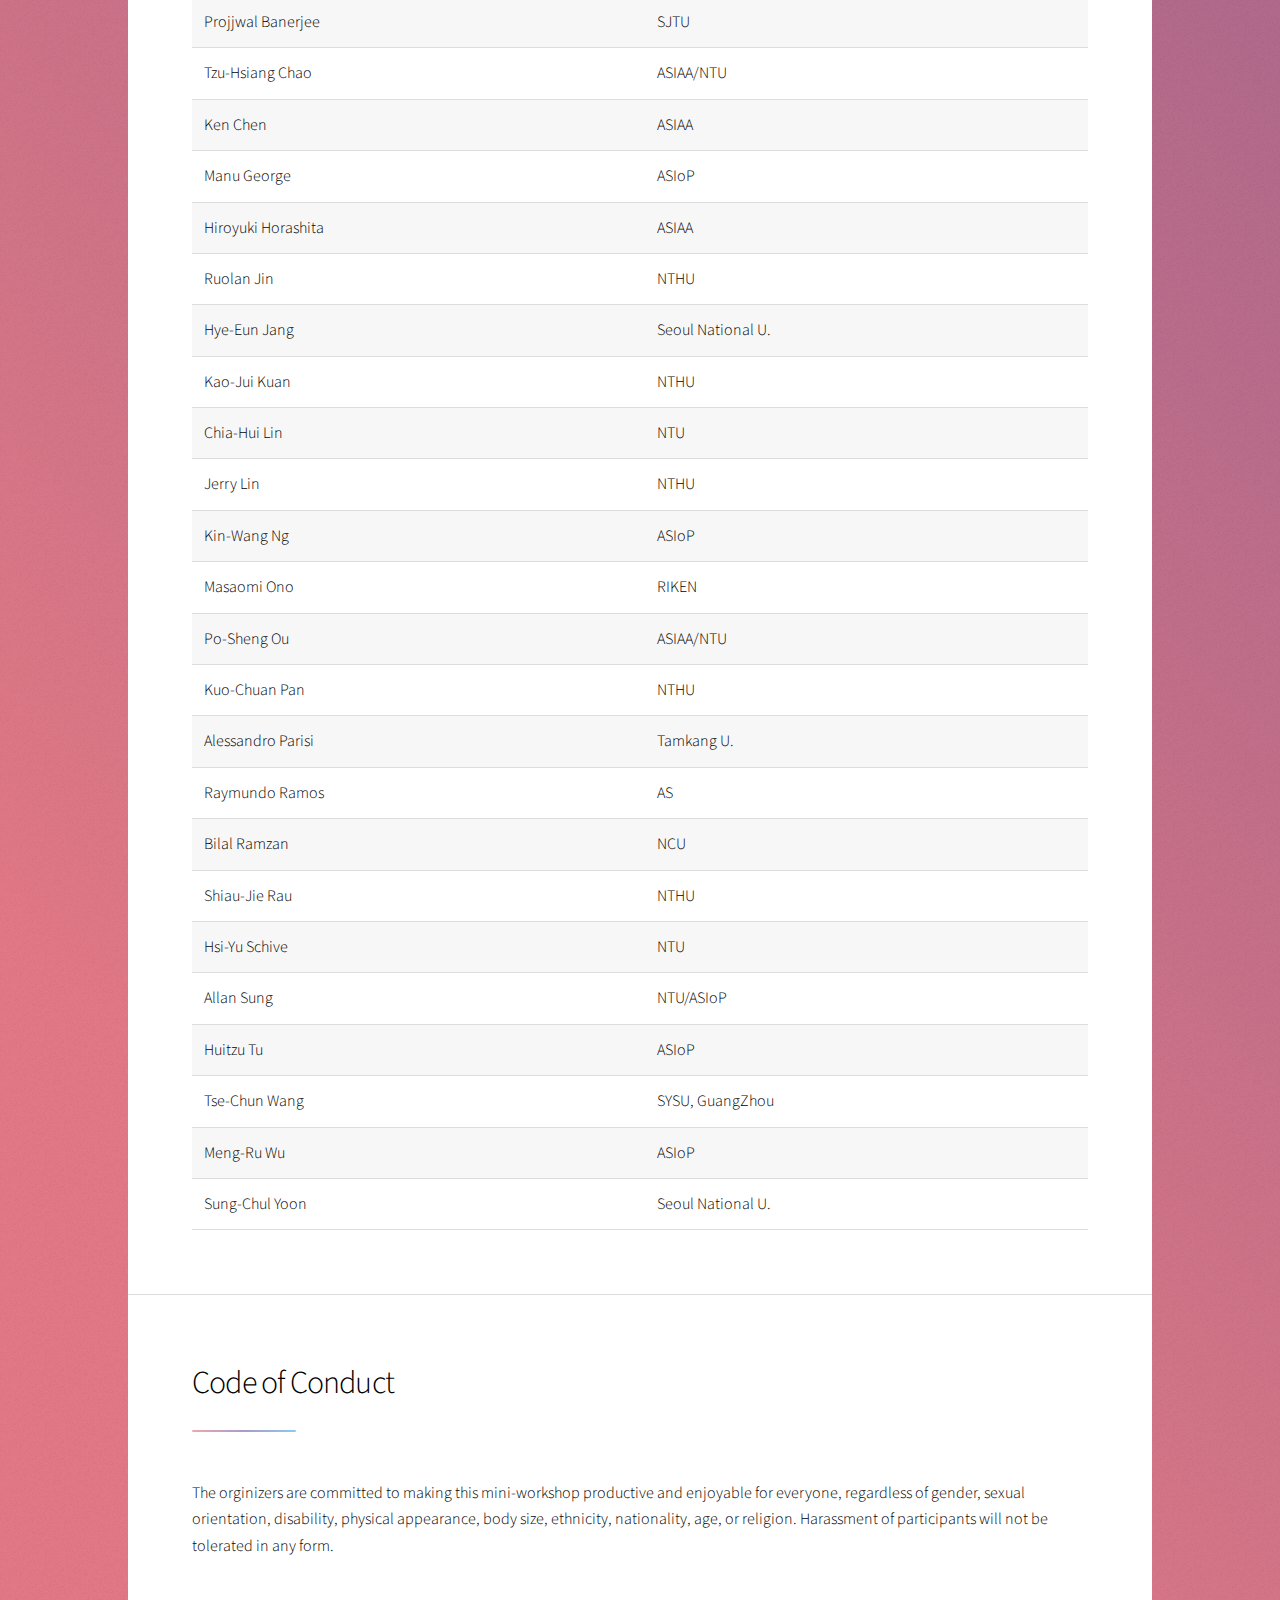
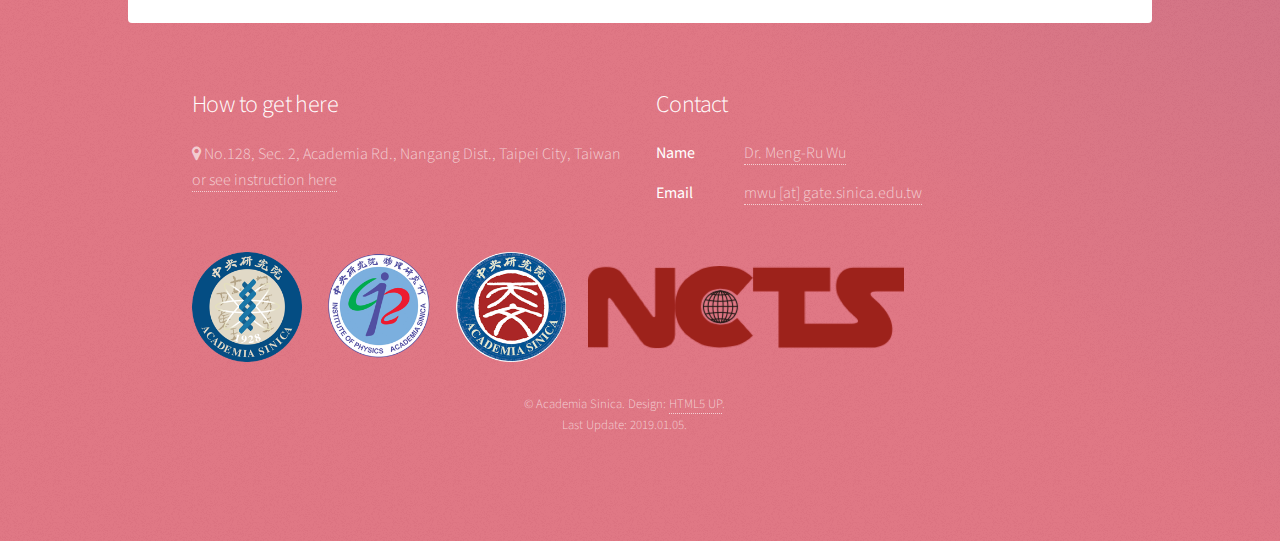
==== commit 64566b42: "venue" ====
--- a/events/201904-miniworkshop/index.html
+++ b/events/201904-miniworkshop/index.html
@@ -34,7 +34,7 @@
 							<li><a href="#purpose" class="active">Purpose</a></li>
 							<li><a href="#registration">Registration</a></li>
 							<li><a href="#topics">Topics</a></li>
-							<li><a href="#venue">Venue</a></li>
+							<li><a href="#venue">Venue and Accommondation</a></li>
 							<li><a href="#program">Program</a></li>
 							<li><a href="#speakers">Speakers</a></li>
 							<li><a href="#code">Code of conduct</a></li>
@@ -105,12 +105,17 @@
 						<!-- Second Section -->
 							<section id="venue" class="main">
 								<header class="major">
-									<h2>Venue</h2>
-								</header>
-                                <p> <a href="https://goo.gl/maps/ppuMkMbnQEy" class="icon fa-map-marker"> 
-                                    Rm. P7F, Institute of Physics, Academia Sinica (room to be determined)
+									<h2>Venue and Accommodation</h2>
+								</header>
+                                <p> Meeting location:
+				    <a href="https://goo.gl/maps/ppuMkMbnQEy" class="icon fa-map-marker"> 
+                                    Rm. P7F, Institute of Physics, Academia Sinica
                                     No.128, Sec. 2, Academia Rd., Nangang Dist., Taipei City</a>
 <!--				<dd><a href="http://www.phys.sinica.edu.tw/TIGP-NANO/GettingToAS.htm#tao" target="_blank">How to get to Academia Sinica</a></dd></p> --!>
+                                 <dd>   Accommodation:
+				    <a href="https://goo.gl/maps/2U2f4iTz31x" class="icon fa-map-marker"> 
+                                    Center for Academic Activities, Academia Sinica
+                                    No.128, Sec. 2, Academia Rd., Nangang Dist., Taipei City</a></dd></p>
 			        <dd><a href="https://www.phys.sinica.edu.tw/~heptheory/Guide/HETG_Visitor_Transportation_Guide.pdf" target="_blank">How to get to Academia Sinica & maps of the AS guest house (Center for Academic Activities)</a></dd></p>
                                 <iframe src="https://www.google.com/maps/embed?pb=!1m14!1m8!1m3!1d3614.7874680015516!2d121.6144665!3d25.0412857!3m2!1i1024!2i768!4f13.1!3m3!1m2!1s0x3442ab45f159c80d%3A0xd3a1e127dcc3a03a!2z5Lit5aSu56CU56m26Zmi54mp55CG56CU56m25omA!5e0!3m2!1szh-TW!2stw!4v1546675653659" width="600" height="450" frameborder="0" style="border:0" allowfullscreen></iframe>
 							</section>
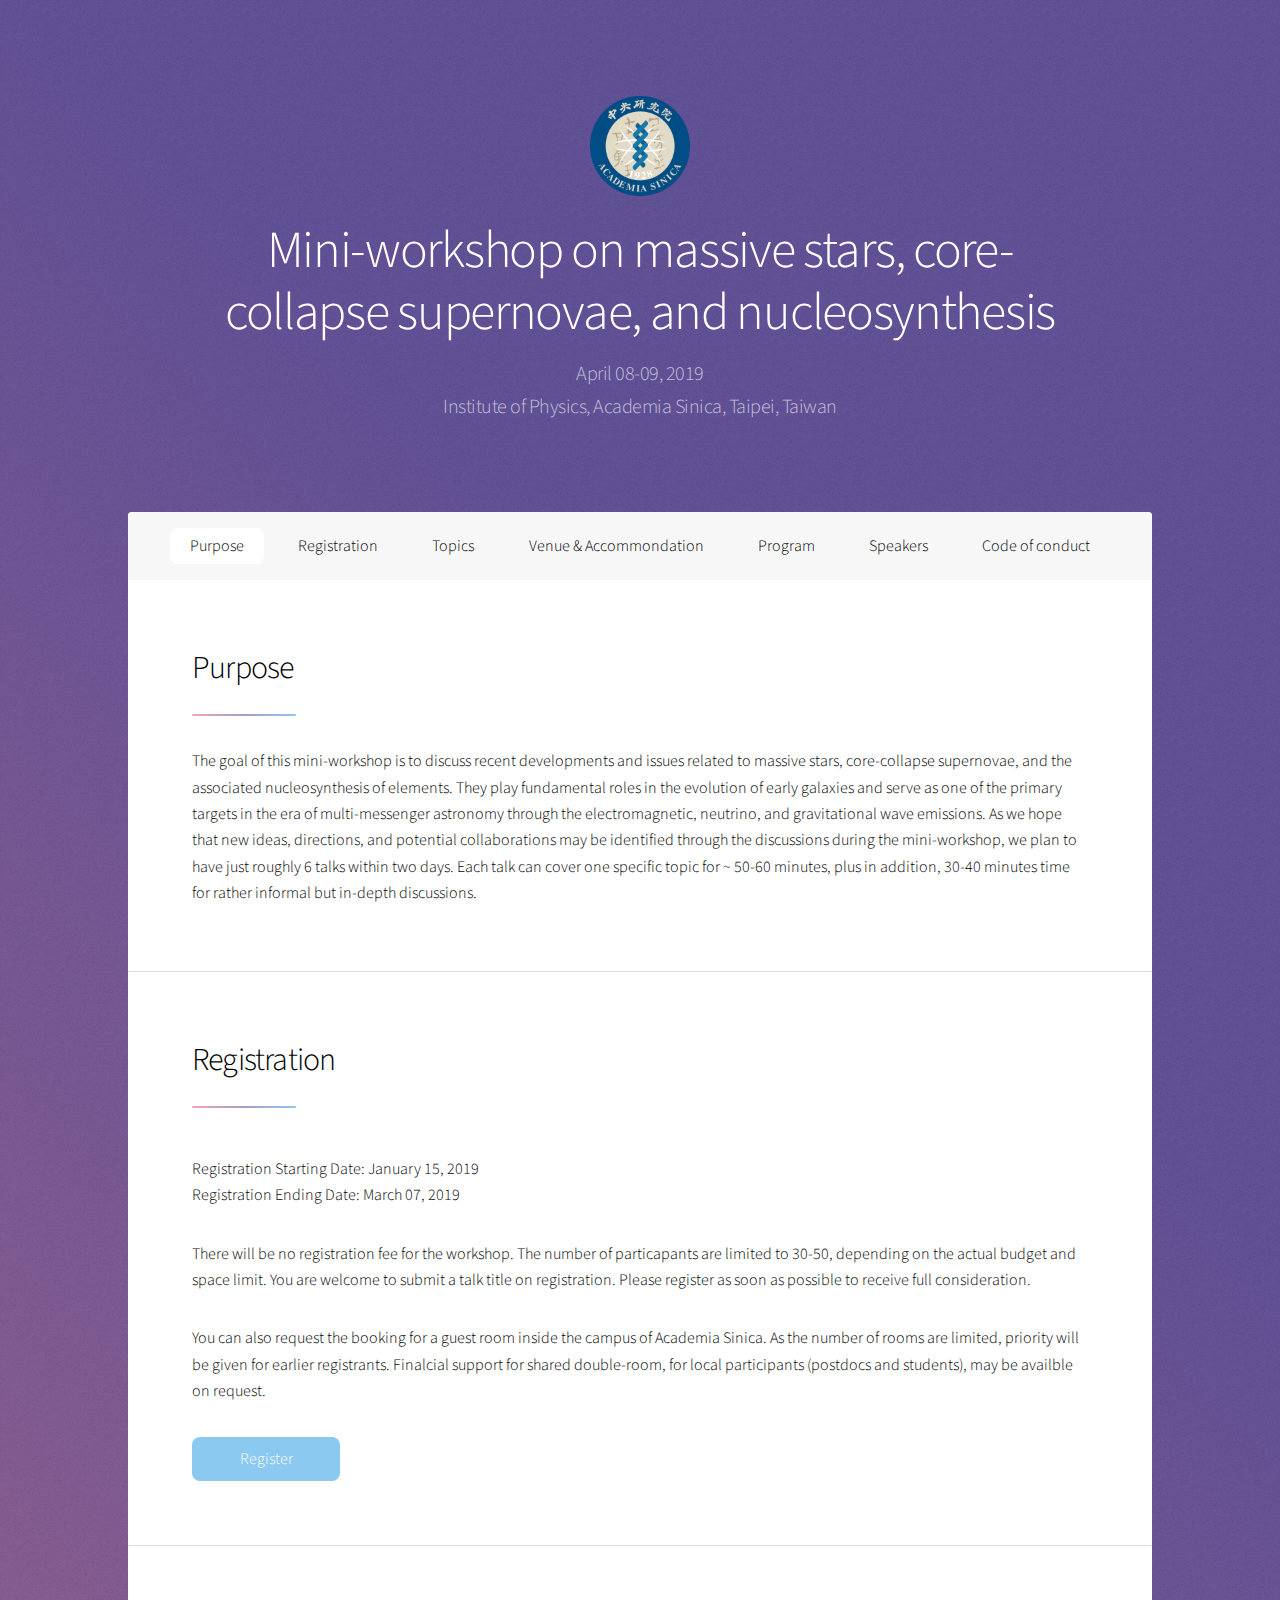
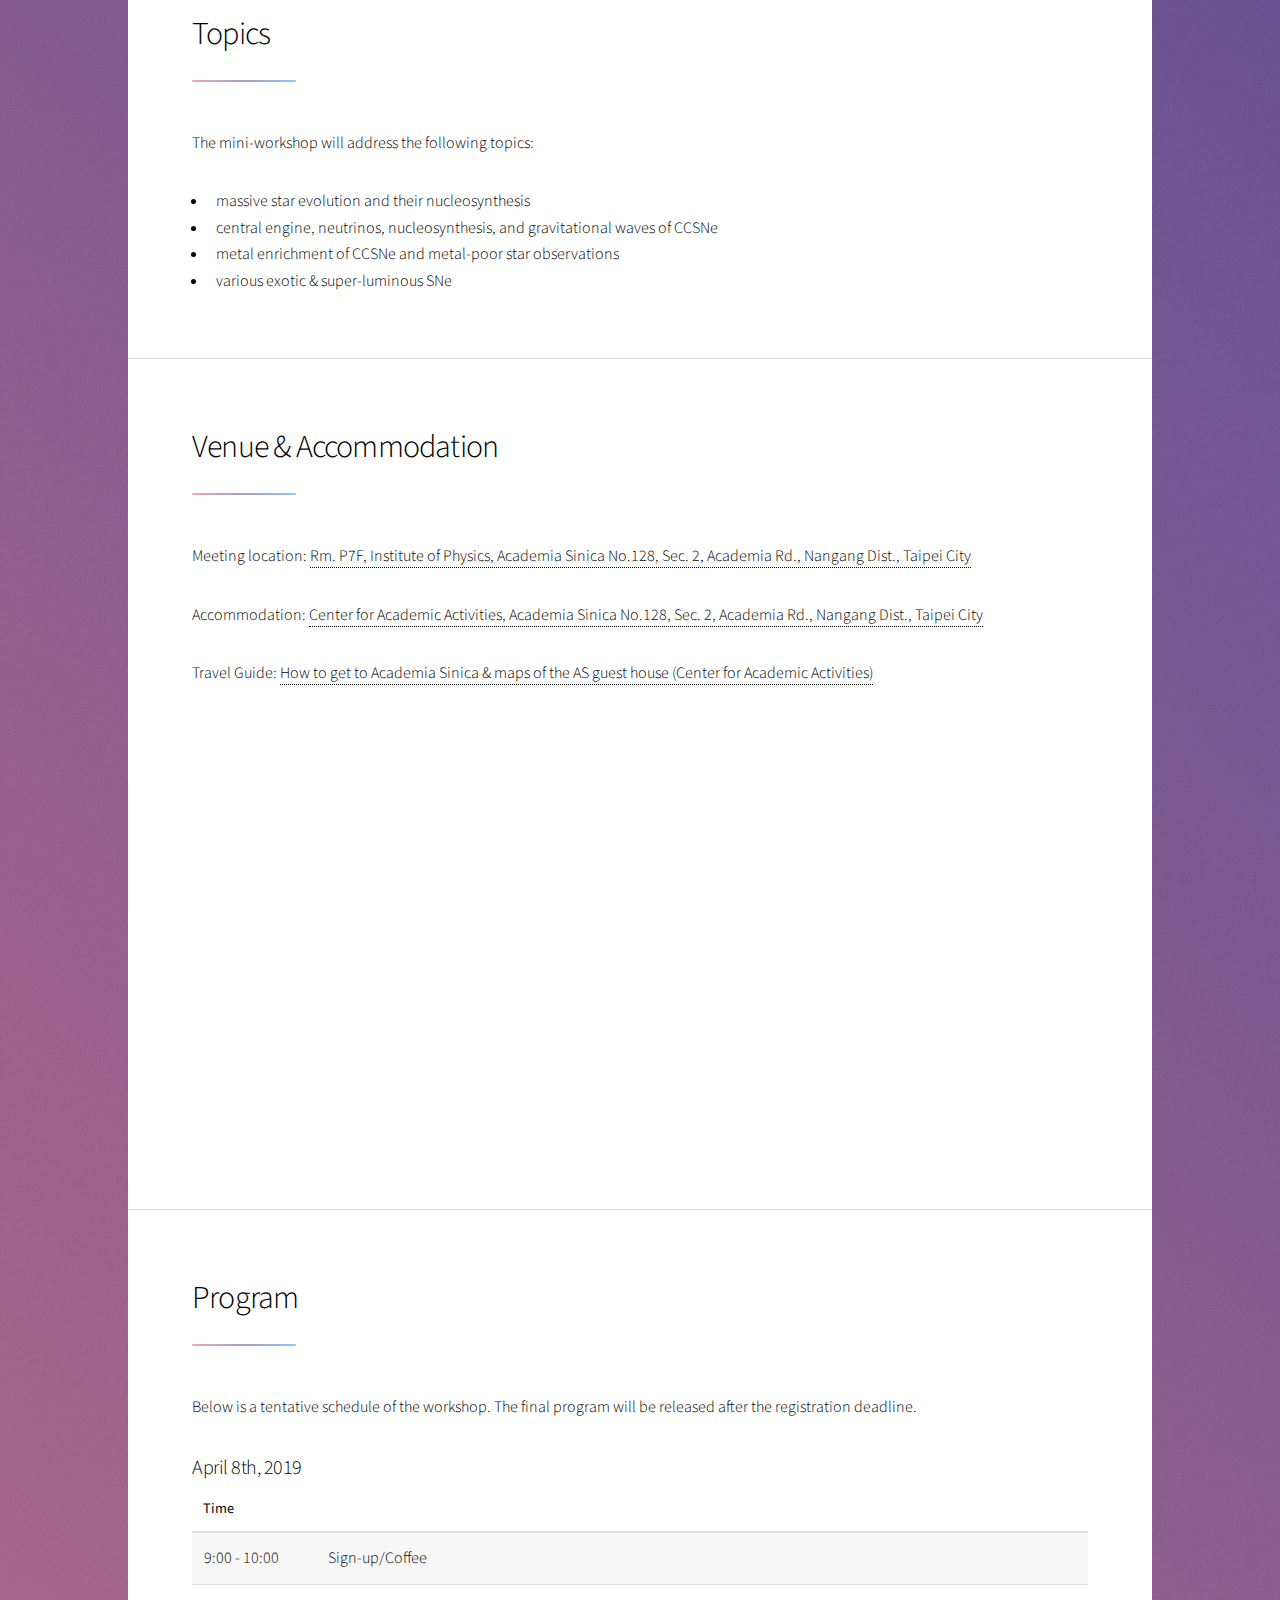
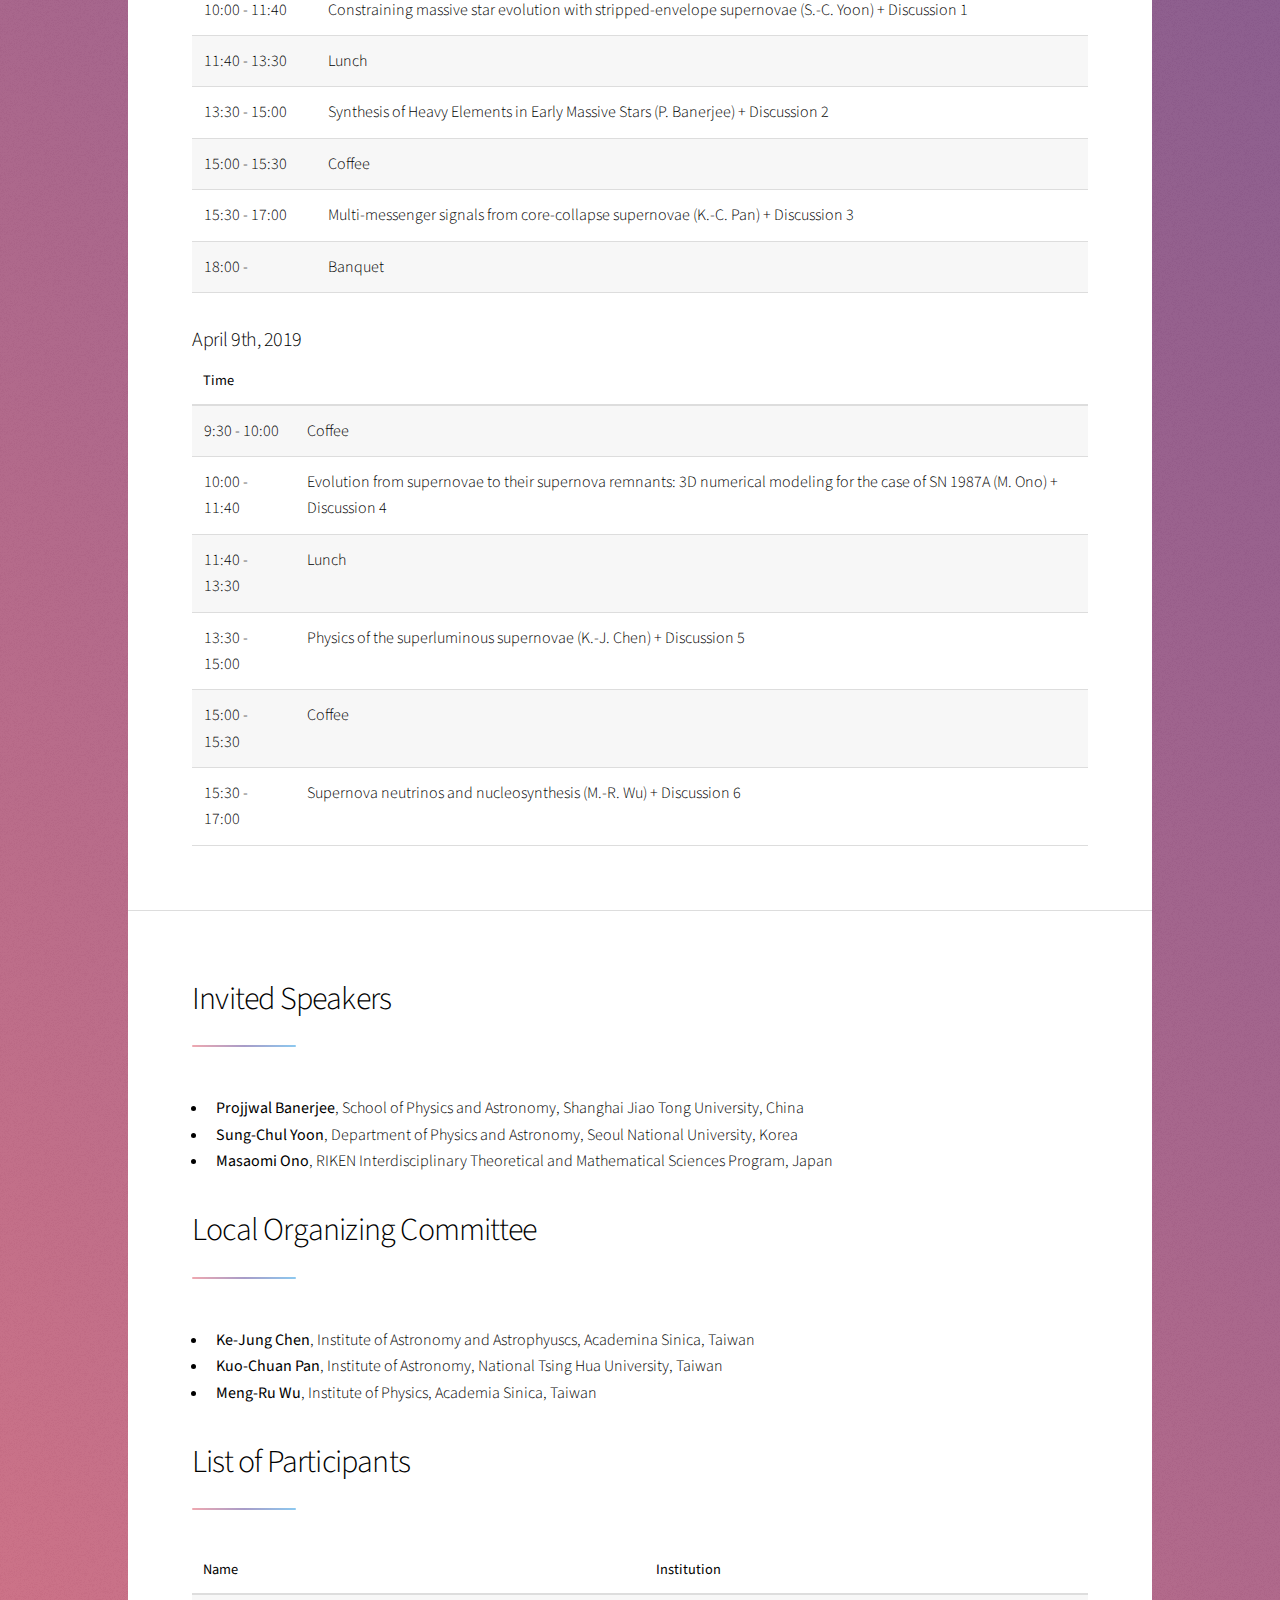
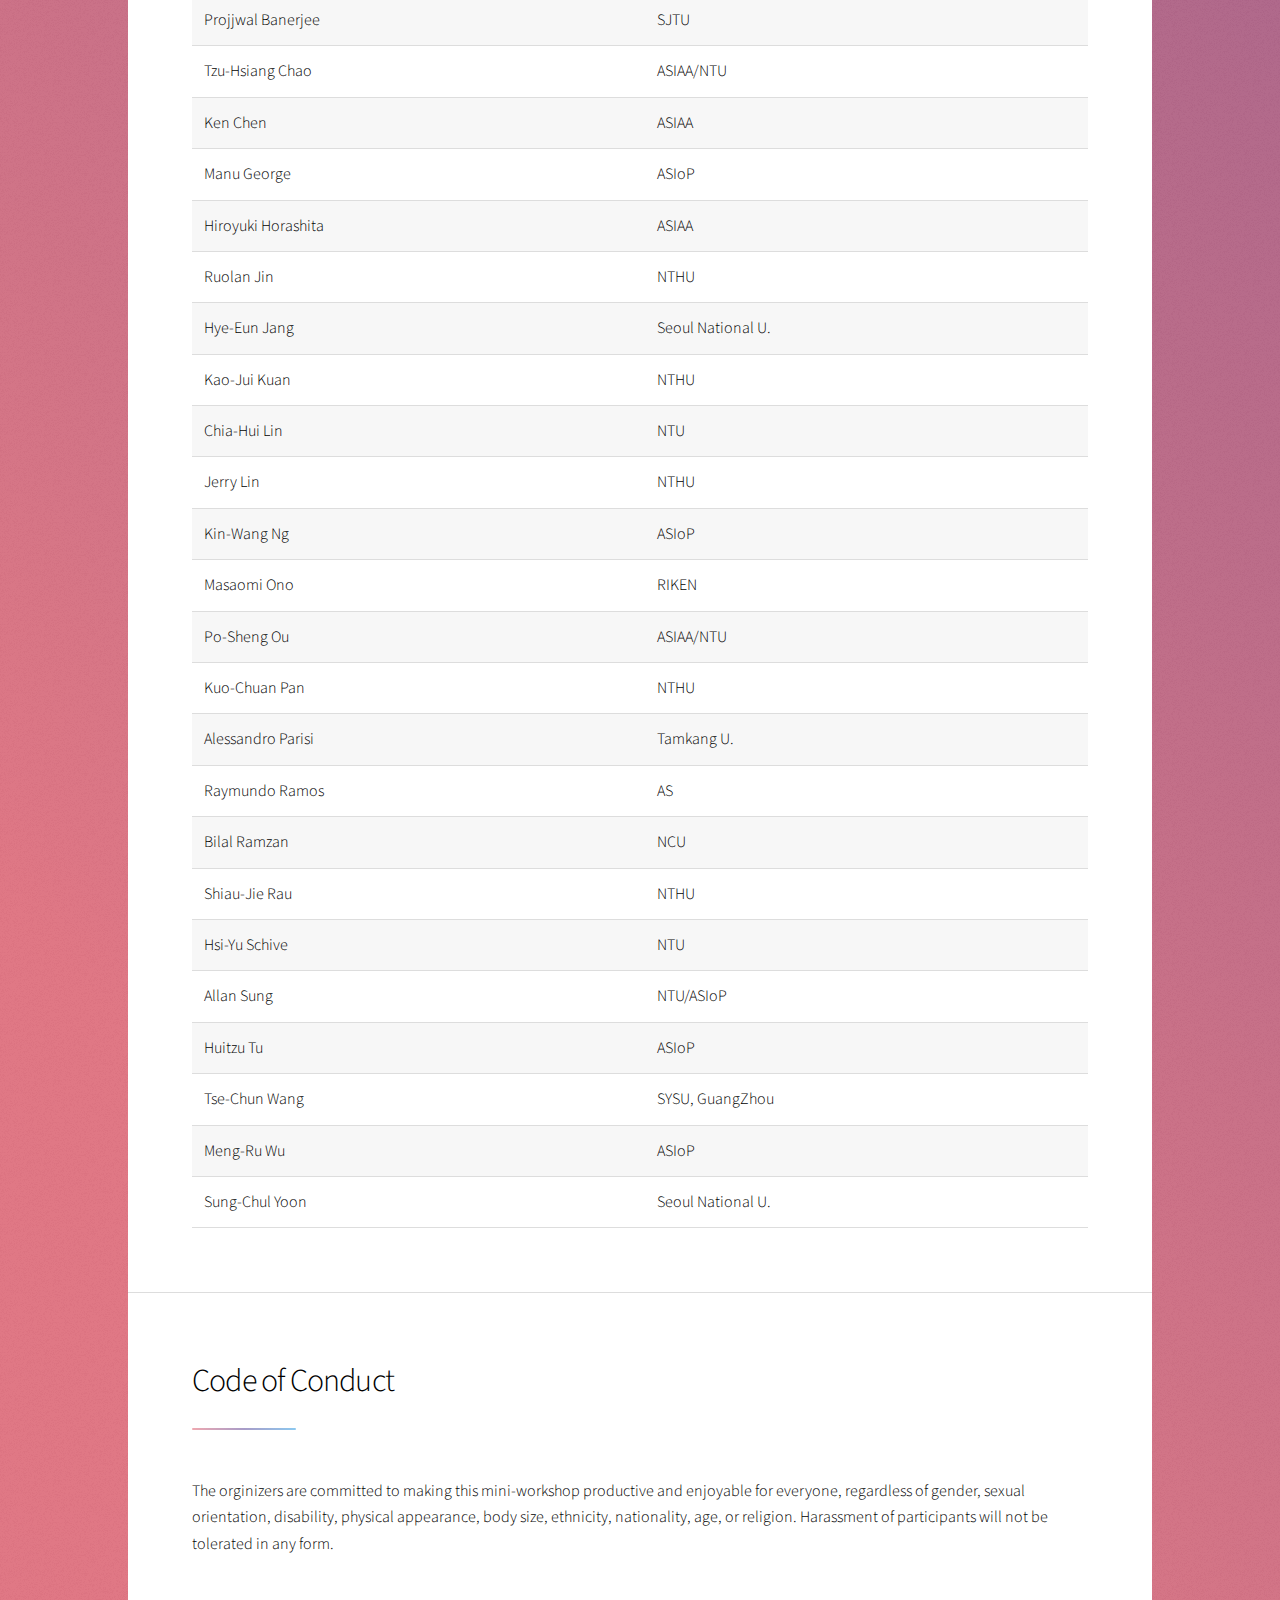
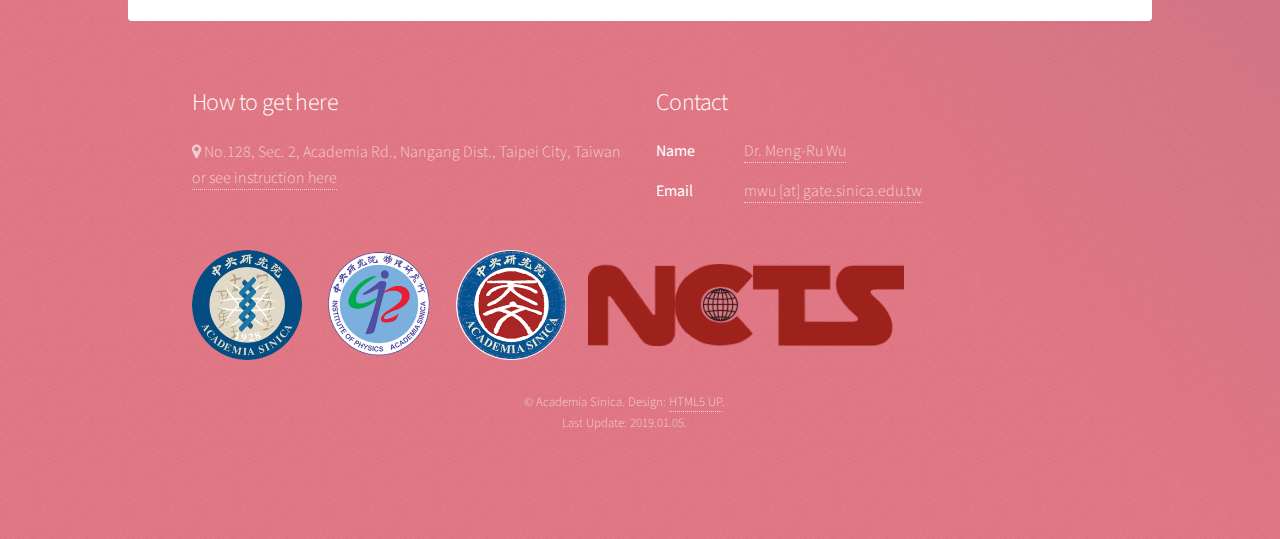
==== commit 43aaaa5e: "up" ====
--- a/events/201904-miniworkshop/index.html
+++ b/events/201904-miniworkshop/index.html
@@ -34,7 +34,7 @@
 							<li><a href="#purpose" class="active">Purpose</a></li>
 							<li><a href="#registration">Registration</a></li>
 							<li><a href="#topics">Topics</a></li>
-							<li><a href="#venue">Venue and Accommondation</a></li>
+							<li><a href="#venue">Venue & Accommondation</a></li>
 							<li><a href="#program">Program</a></li>
 							<li><a href="#speakers">Speakers</a></li>
 							<li><a href="#code">Code of conduct</a></li>
@@ -105,18 +105,16 @@
 						<!-- Second Section -->
 							<section id="venue" class="main">
 								<header class="major">
-									<h2>Venue and Accommodation</h2>
-								</header>
-                                <p> Meeting location:
-				    <a href="https://goo.gl/maps/ppuMkMbnQEy" class="icon fa-map-marker"> 
+									<h2>Venue & Accommodation</h2>
+								</header>
+                                <p> Meeting location: <a href="https://goo.gl/maps/ppuMkMbnQEy" target="_blank"> 
                                     Rm. P7F, Institute of Physics, Academia Sinica
-                                    No.128, Sec. 2, Academia Rd., Nangang Dist., Taipei City</a>
-<!--				<dd><a href="http://www.phys.sinica.edu.tw/TIGP-NANO/GettingToAS.htm#tao" target="_blank">How to get to Academia Sinica</a></dd></p> --!>
-                                 <dd>   Accommodation:
-				    <a href="https://goo.gl/maps/2U2f4iTz31x" class="icon fa-map-marker"> 
+                                    No.128, Sec. 2, Academia Rd., Nangang Dist., Taipei City</a></p>
+                                <p> Accommodation:
+				    <a href="https://goo.gl/maps/2U2f4iTz31x" target="_blank"> 
                                     Center for Academic Activities, Academia Sinica
-                                    No.128, Sec. 2, Academia Rd., Nangang Dist., Taipei City</a></dd></p>
-			        <dd><a href="https://www.phys.sinica.edu.tw/~heptheory/Guide/HETG_Visitor_Transportation_Guide.pdf" target="_blank">How to get to Academia Sinica & maps of the AS guest house (Center for Academic Activities)</a></dd></p>
+                                    No.128, Sec. 2, Academia Rd., Nangang Dist., Taipei City</a></p>
+			        <p> Travel Guide: <a href="https://www.phys.sinica.edu.tw/~heptheory/Guide/HETG_Visitor_Transportation_Guide.pdf" target="_blank">How to get to Academia Sinica & maps of the AS guest house (Center for Academic Activities)</a></p>
                                 <iframe src="https://www.google.com/maps/embed?pb=!1m14!1m8!1m3!1d3614.7874680015516!2d121.6144665!3d25.0412857!3m2!1i1024!2i768!4f13.1!3m3!1m2!1s0x3442ab45f159c80d%3A0xd3a1e127dcc3a03a!2z5Lit5aSu56CU56m26Zmi54mp55CG56CU56m25omA!5e0!3m2!1szh-TW!2stw!4v1546675653659" width="600" height="450" frameborder="0" style="border:0" allowfullscreen></iframe>
 							</section>
 
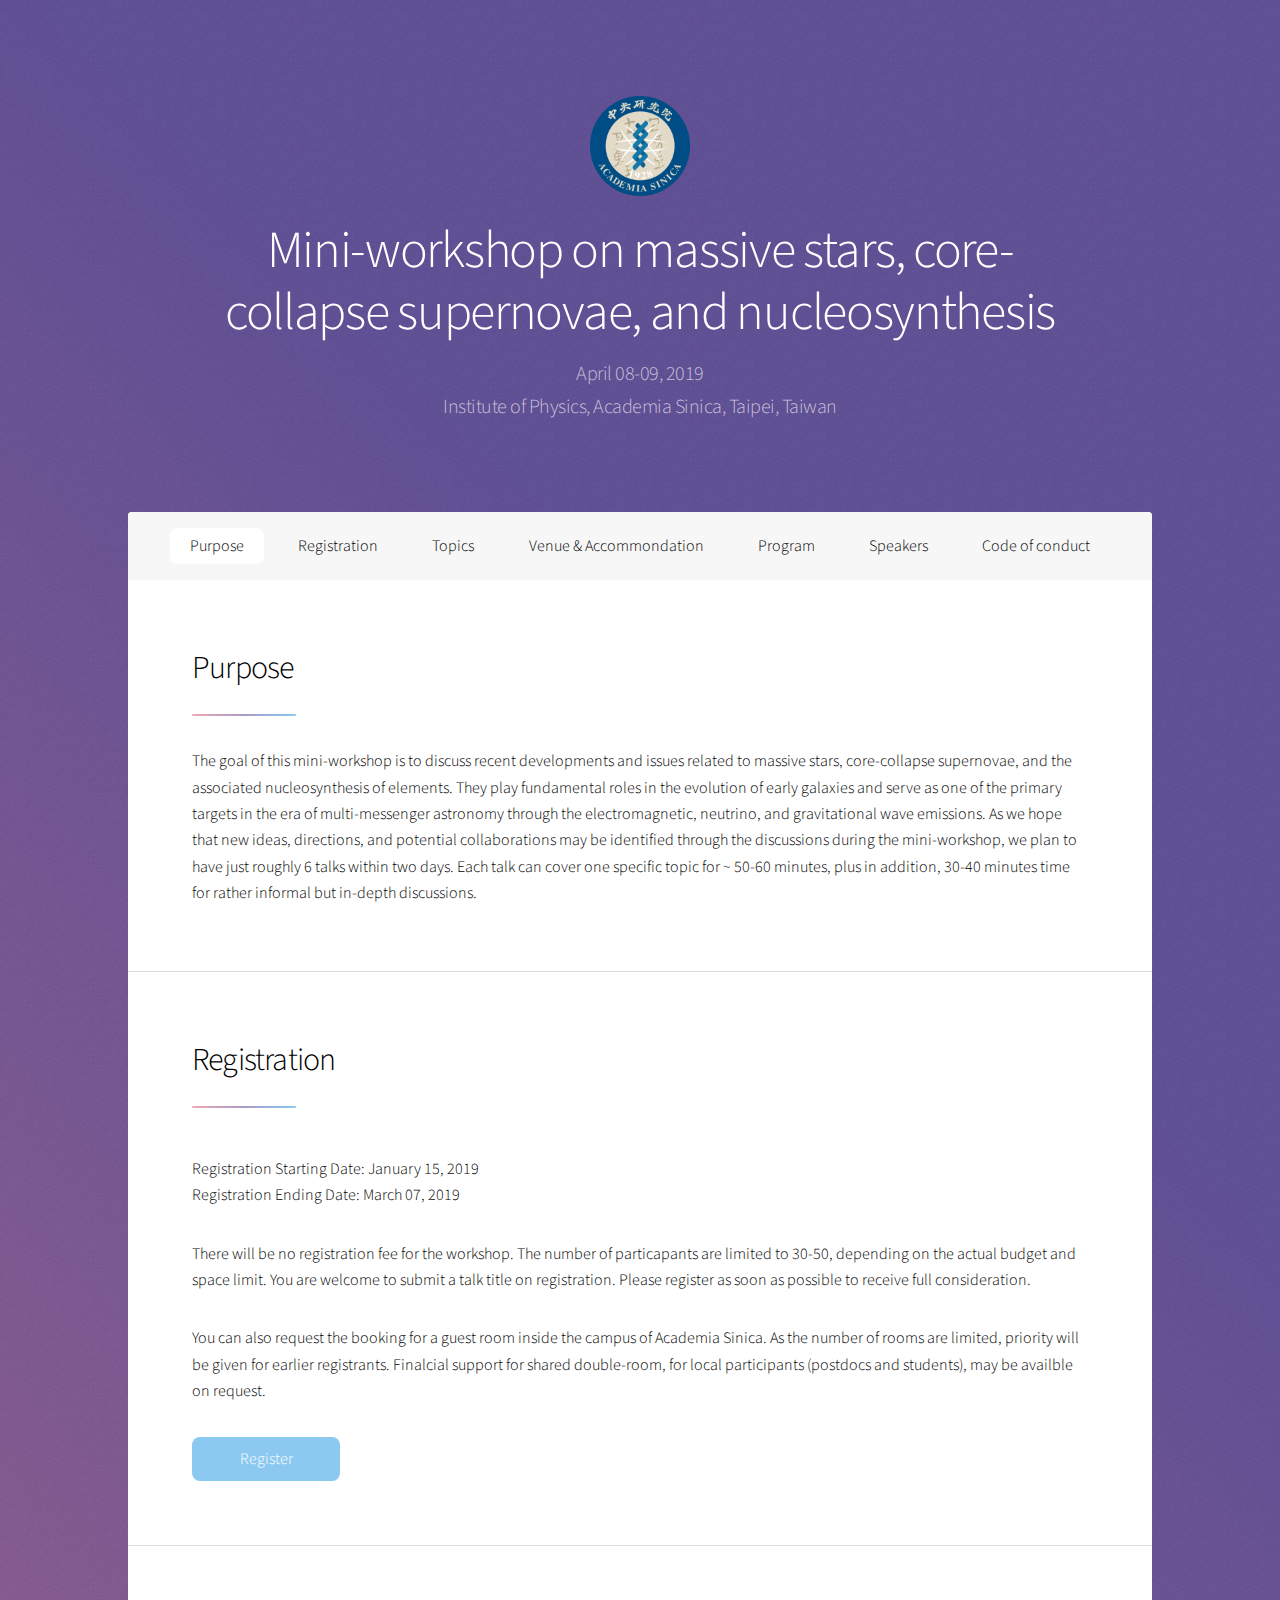
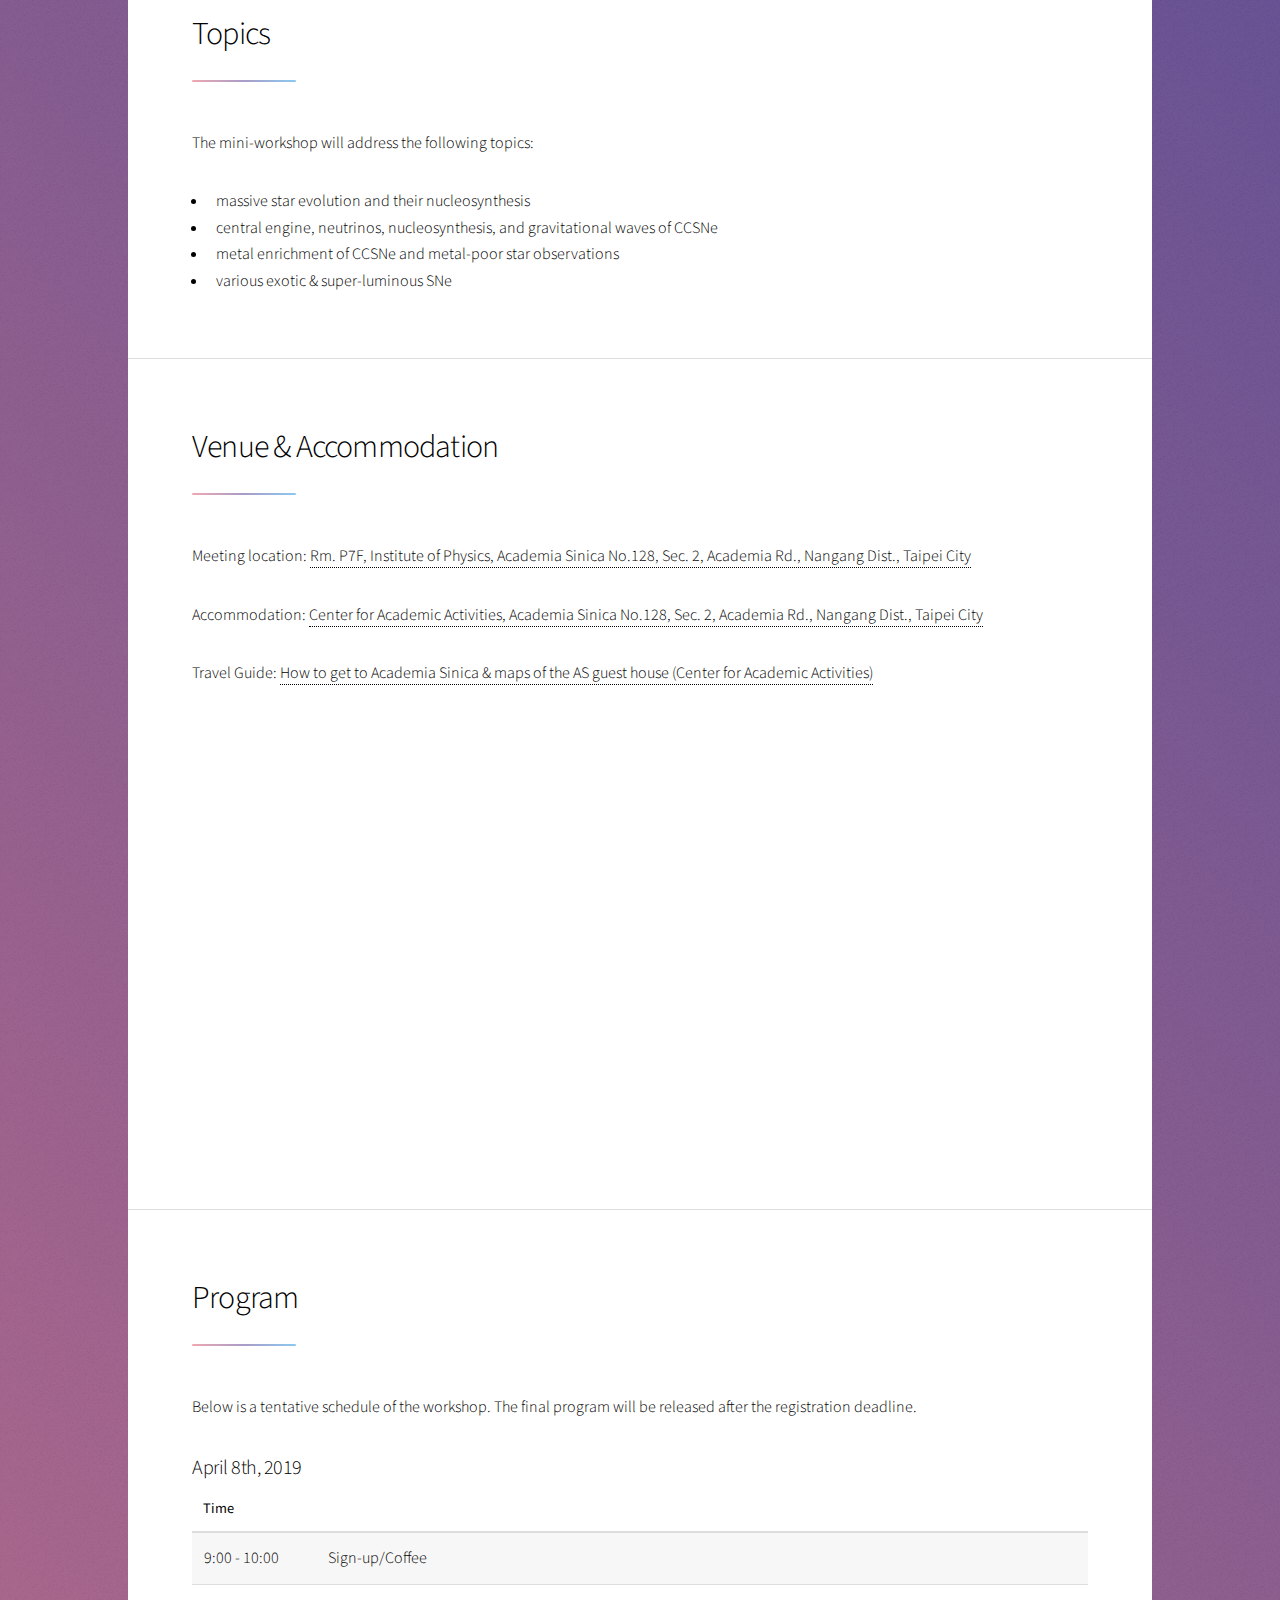
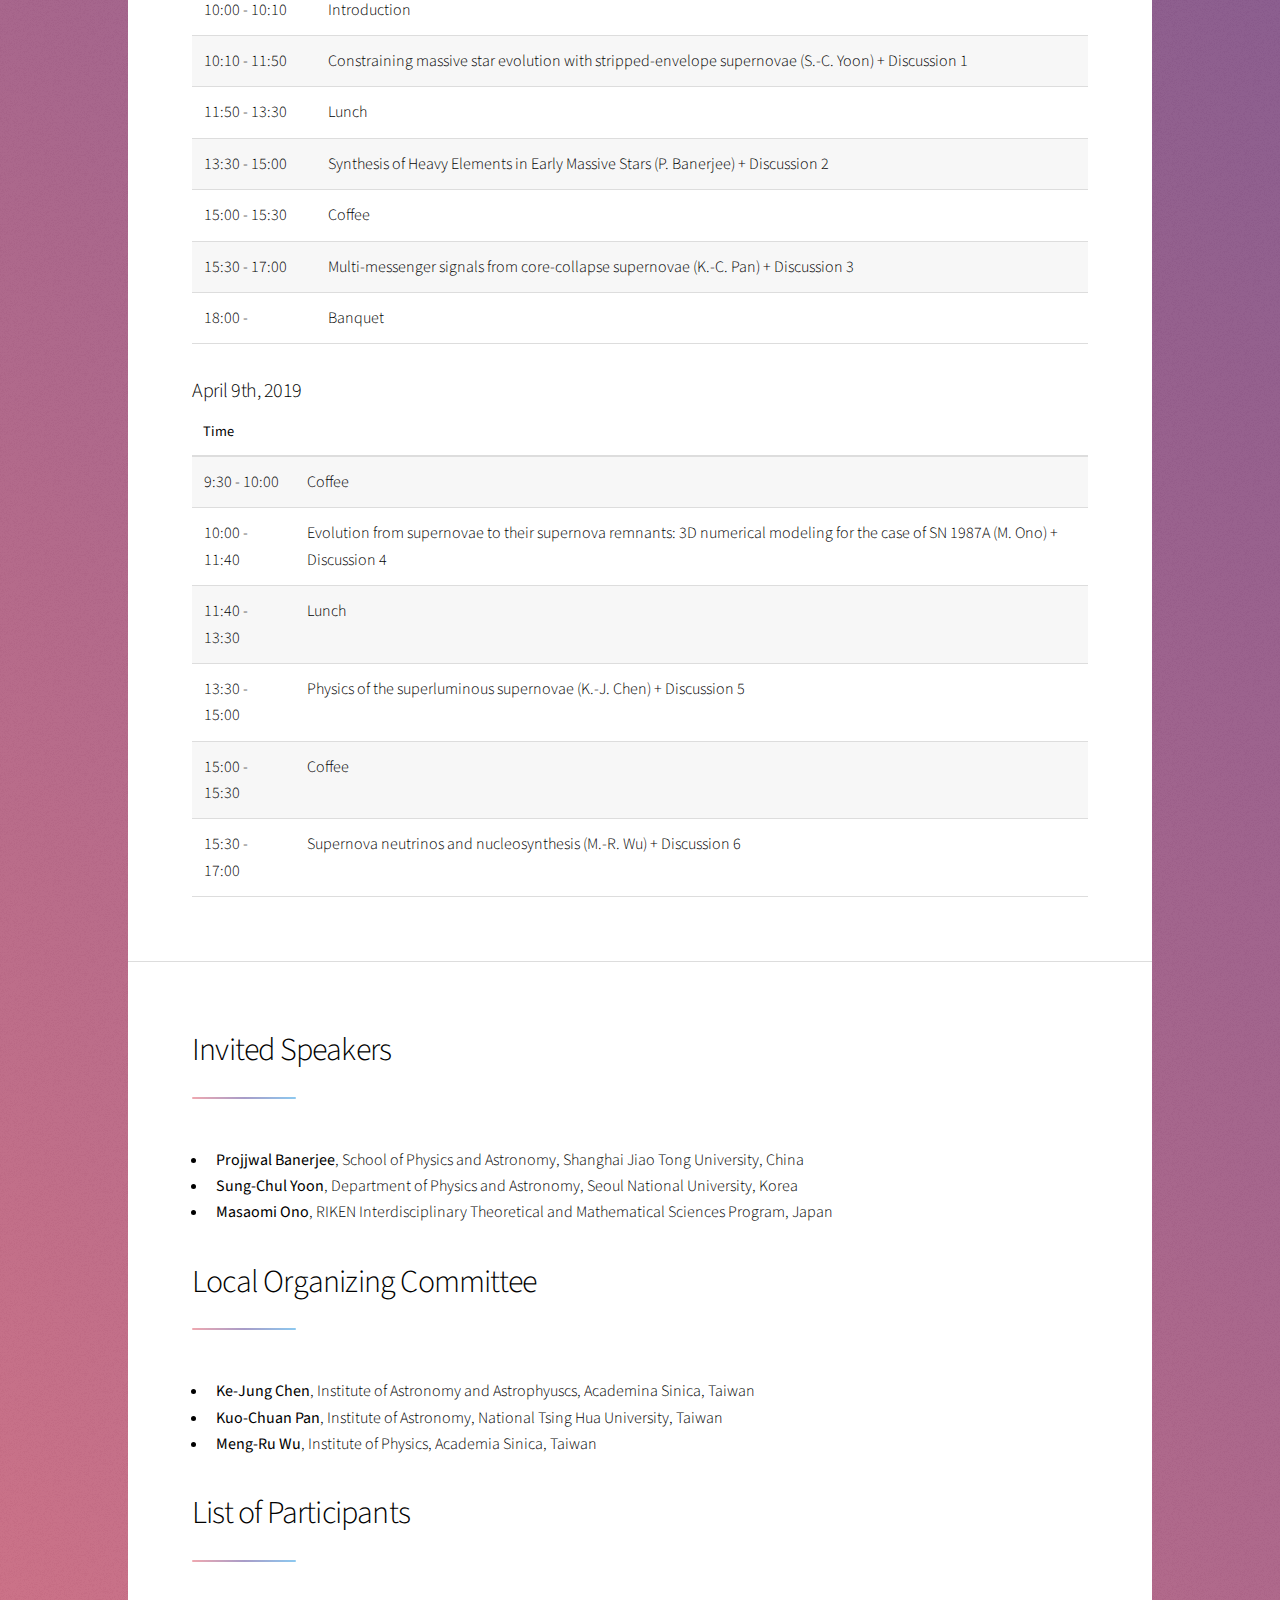
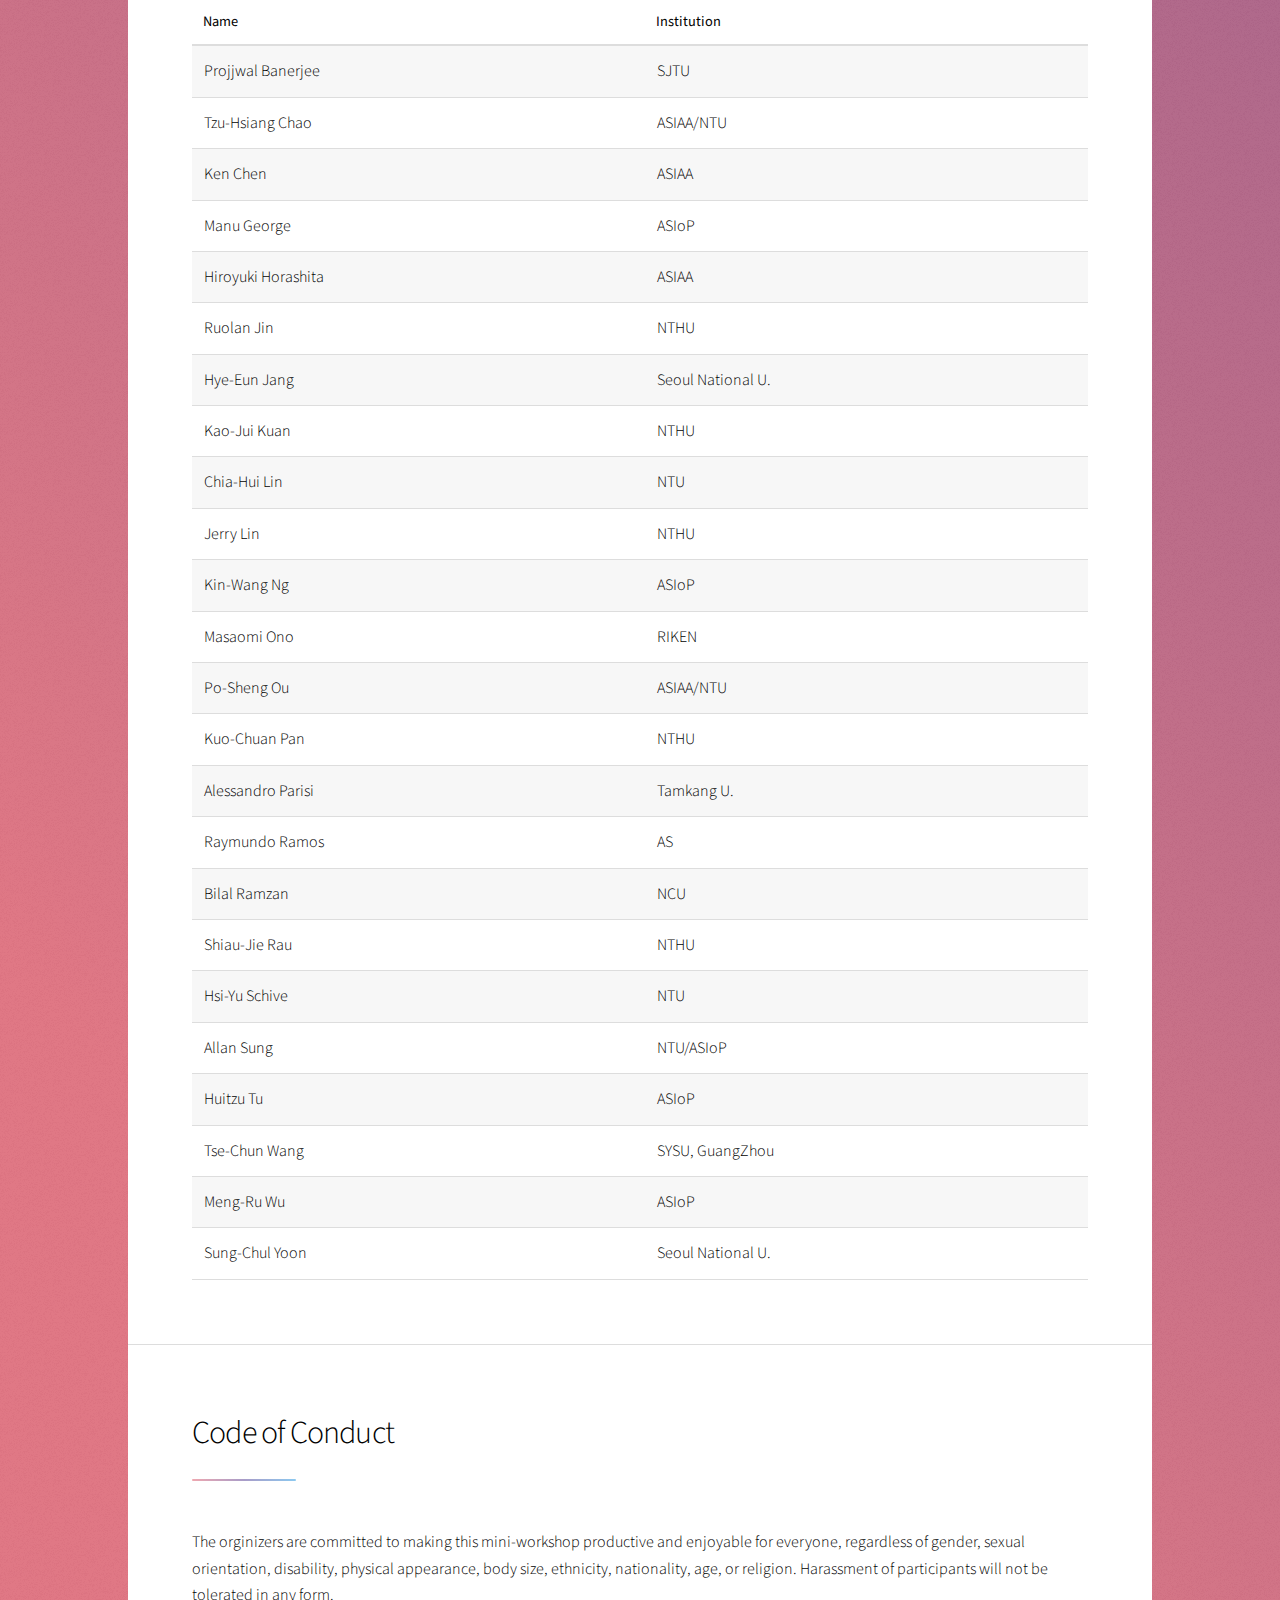
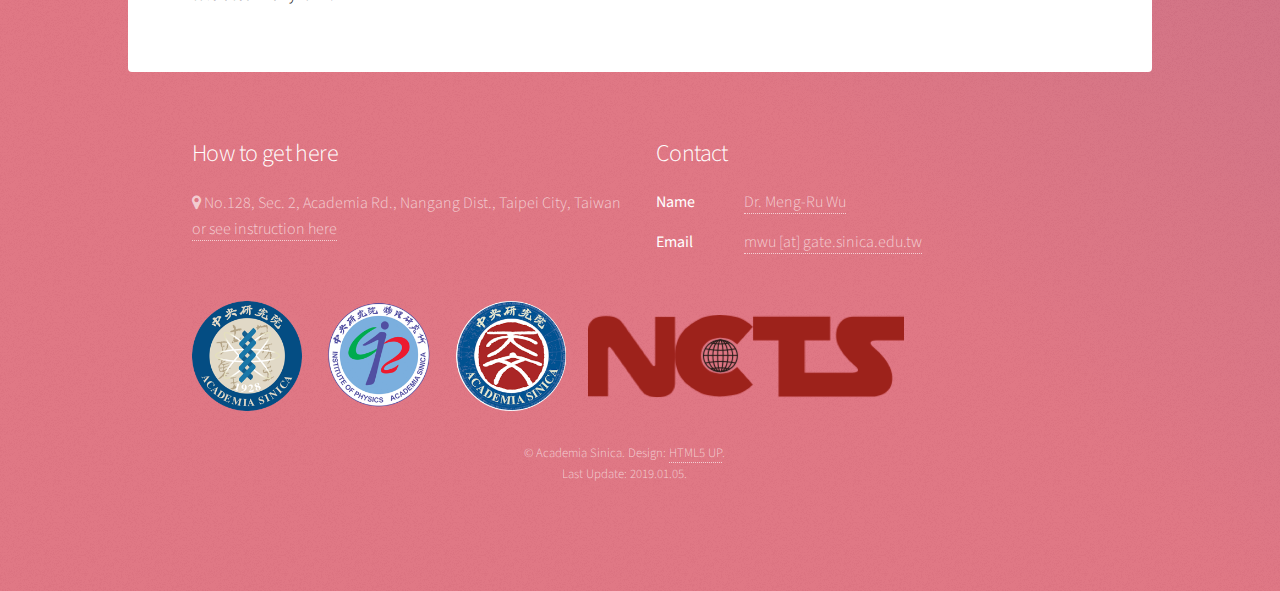
==== commit 3fae423c: "tin" ====
--- a/events/201904-miniworkshop/index.html
+++ b/events/201904-miniworkshop/index.html
@@ -138,11 +138,15 @@
                                                 <td>Sign-up/Coffee</td>
                                             </tr>
                                             <tr>
-                                                <td>10:00 - 11:40</td>
+                                                <td>10:00 - 10:10</td>
+                                                <td>Introduction</td>
+                                            </tr>
+                                            <tr>
+                                                <td>10:10 - 11:50</td>
                                                 <td>Constraining massive star evolution with stripped-envelope supernovae (S.-C. Yoon) + Discussion 1</td>
                                             </tr>
                                             <tr>
-                                                <td>11:40 - 13:30</td>
+                                                <td>11:50 - 13:30</td>
                                                 <td>Lunch</td>
                                             </tr>
                                             <tr>
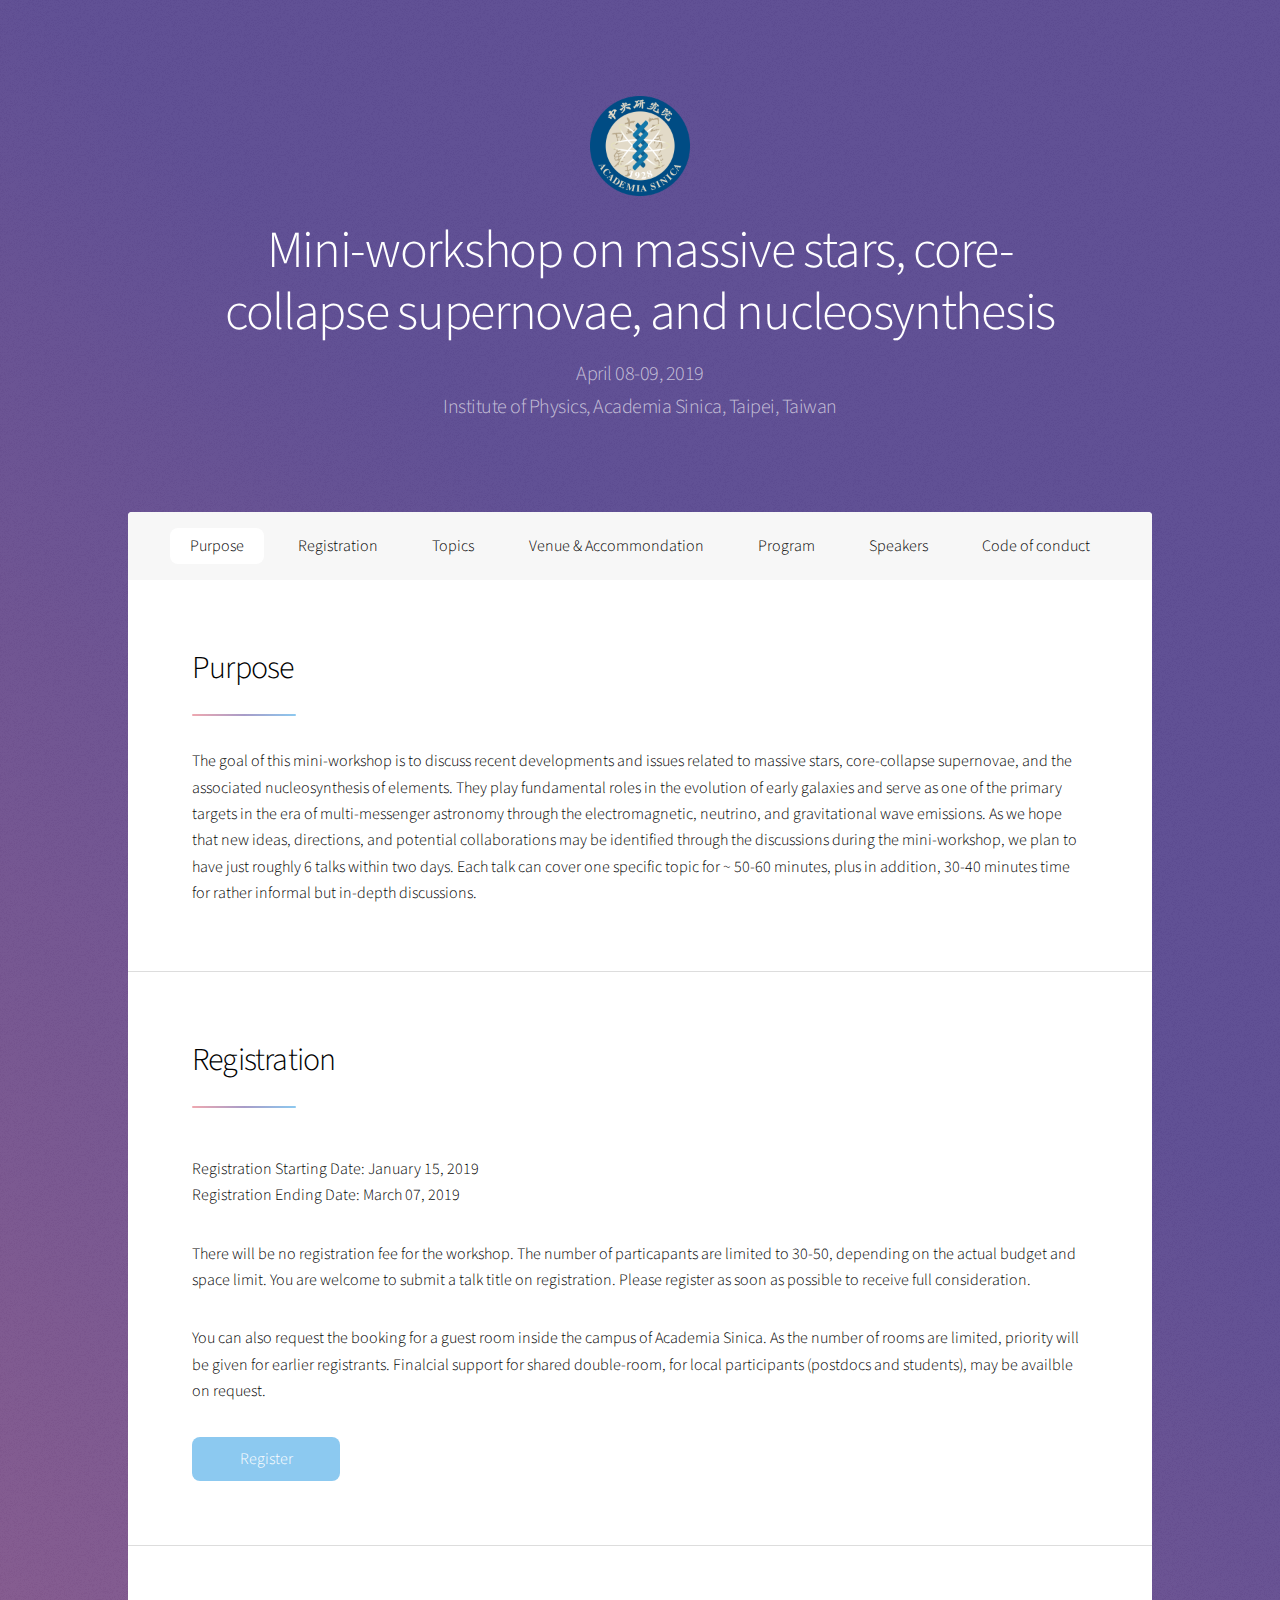
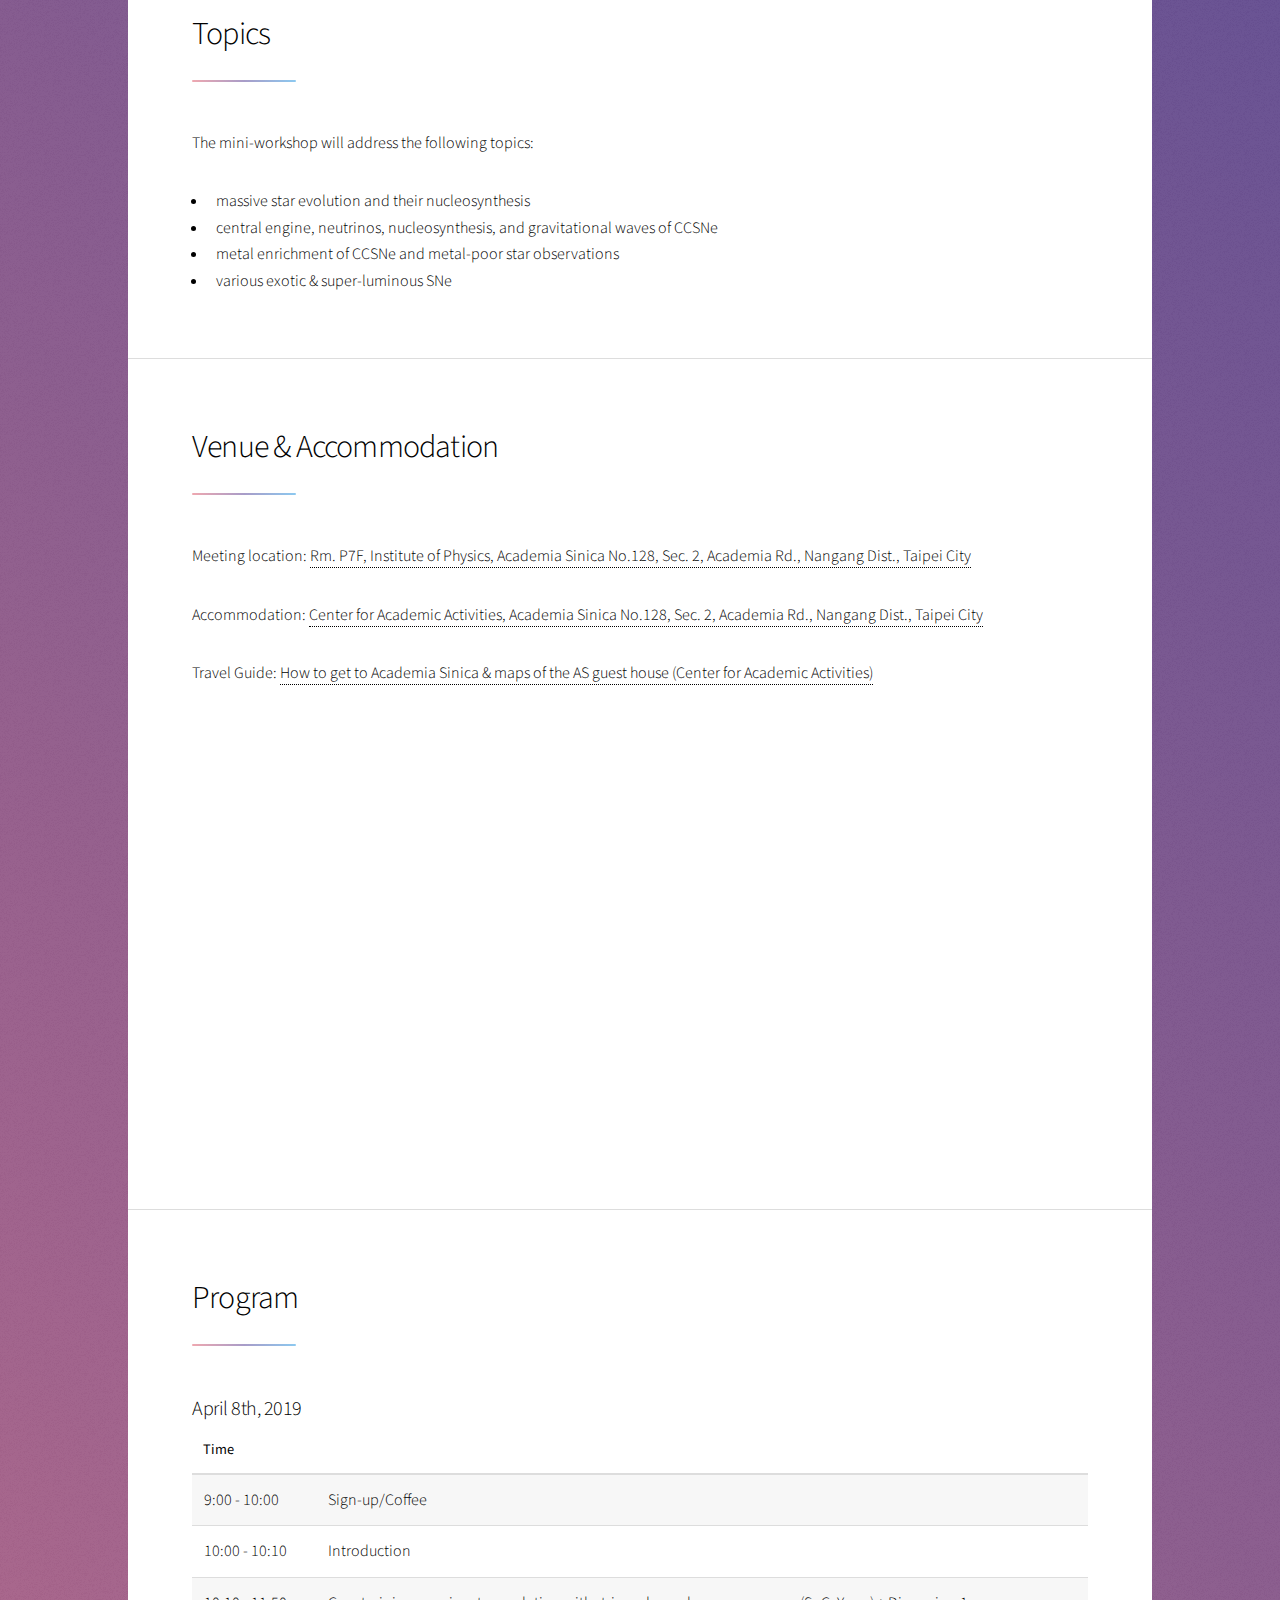
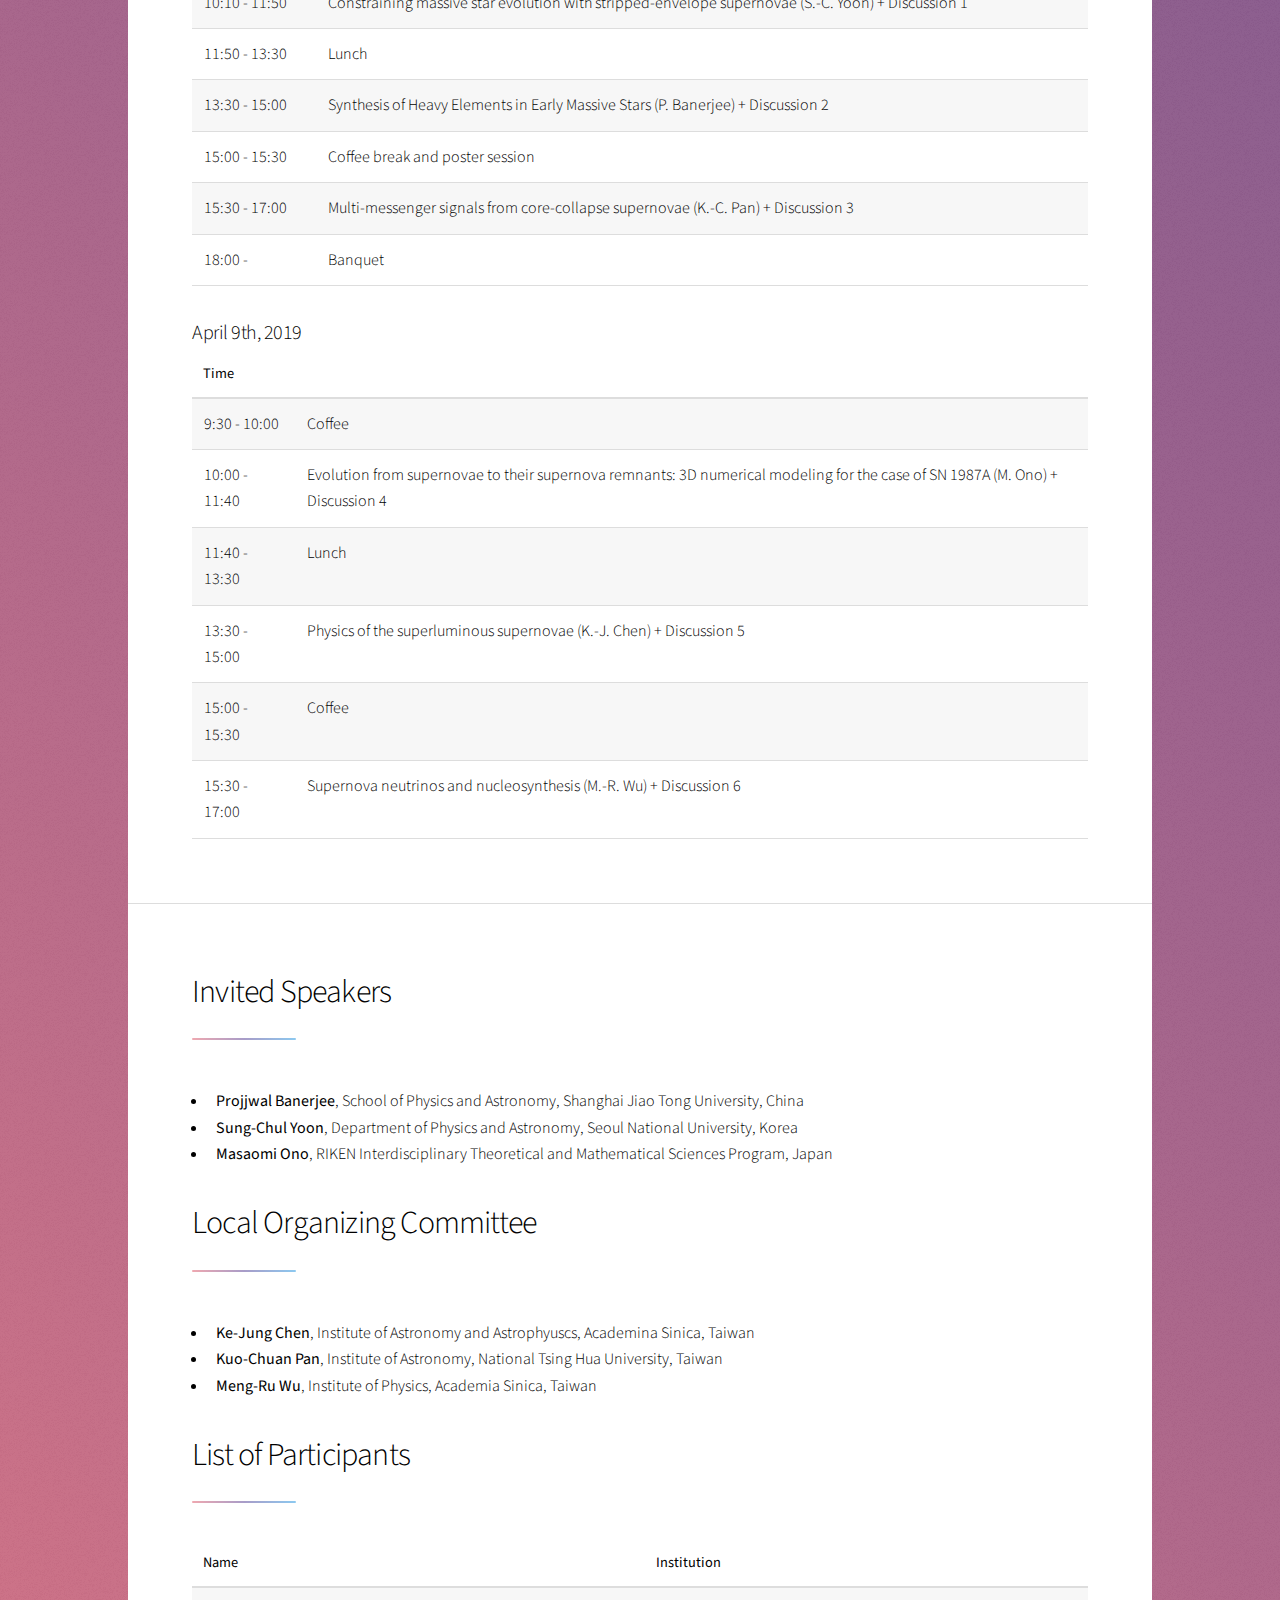
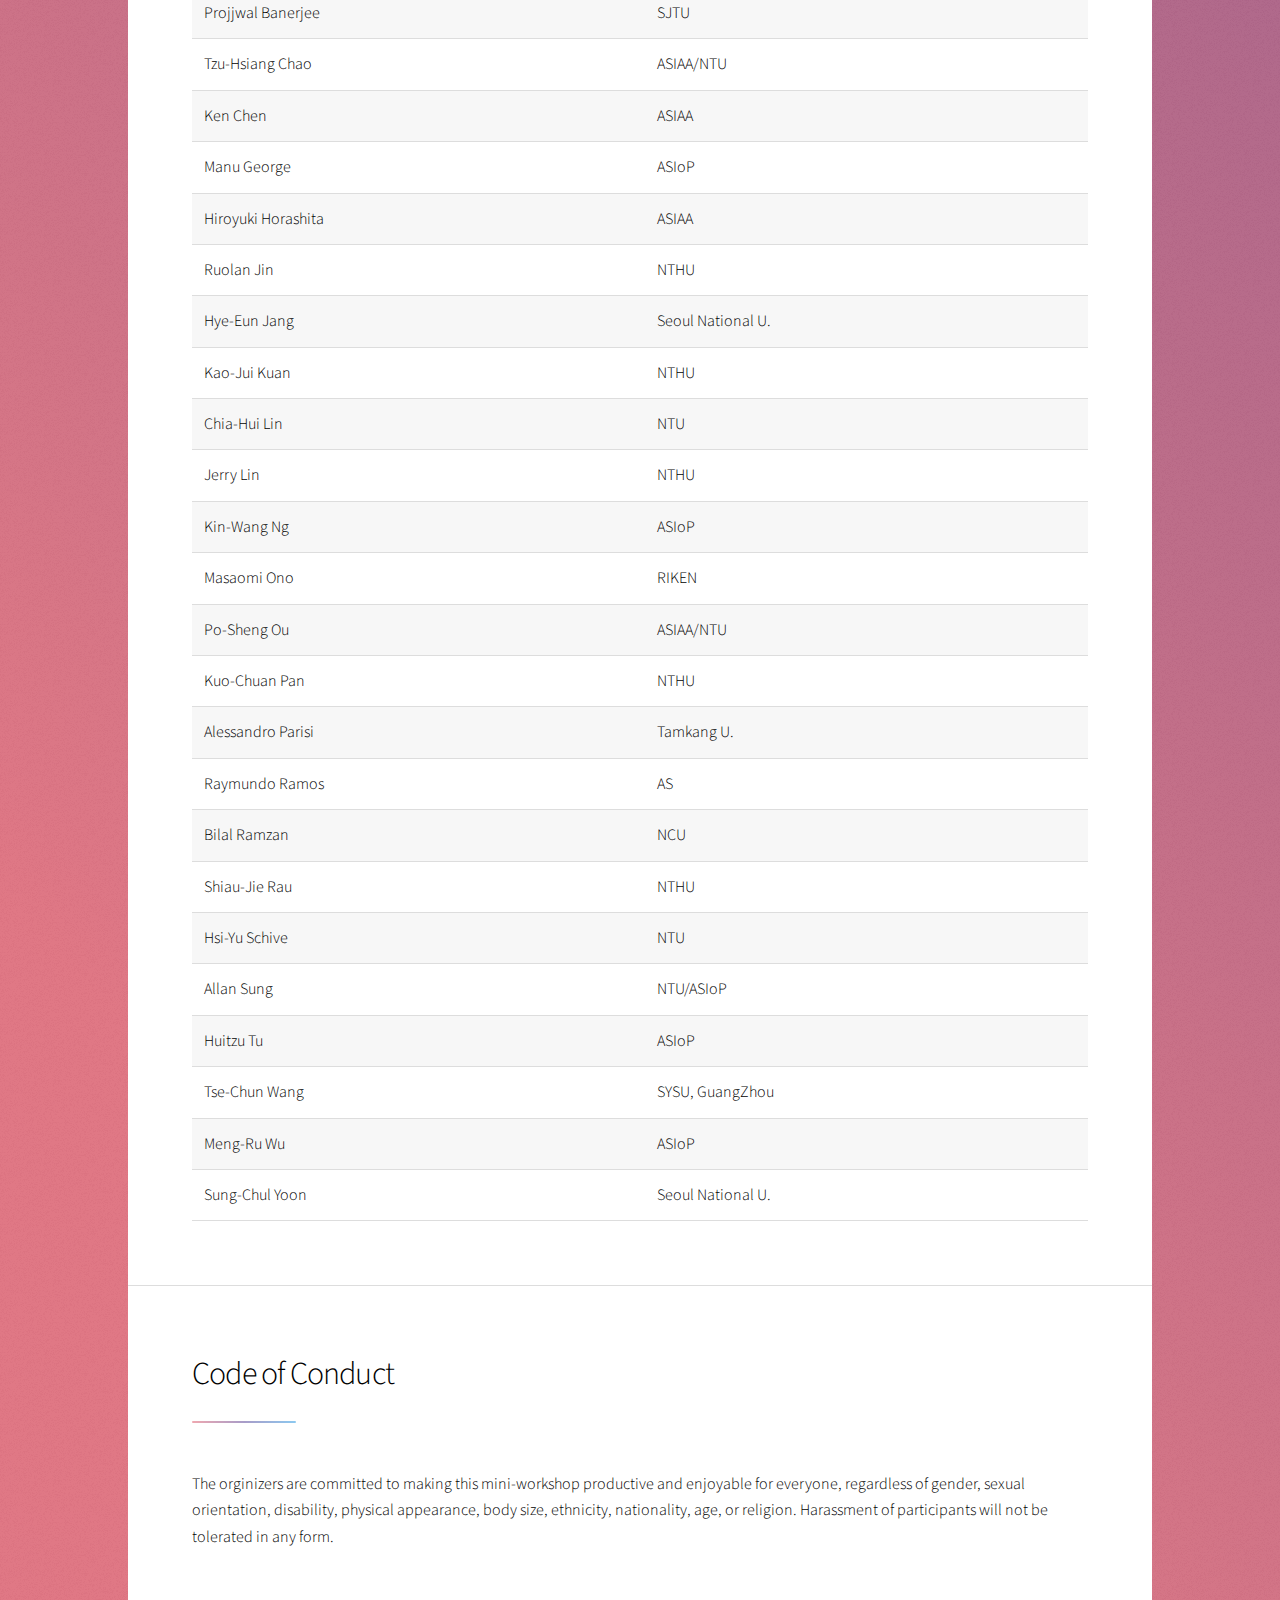
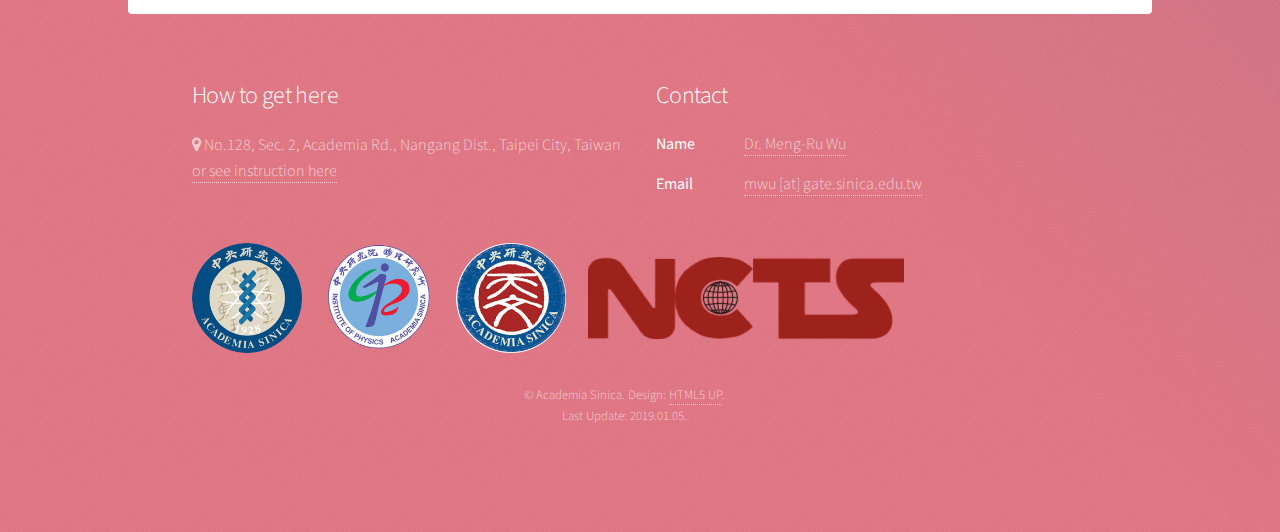
==== commit 257c0757: "ttt" ====
--- a/events/201904-miniworkshop/index.html
+++ b/events/201904-miniworkshop/index.html
@@ -122,7 +122,7 @@
 								<header class="major">
 									<h2>Program</h2>
 								</header>
-				<p>Below is a tentative schedule of the workshop. The final program will be released after the registration deadline.</p>
+			<!--	<p>Below is a tentative schedule of the workshop. The final program will be released after the registration deadline.</p> --!>
                                 <h3>April 8th, 2019</h3>
                                 <div class="table-wrapper">
                                     <table>
@@ -155,7 +155,7 @@
                                             </tr>
                                             <tr>
                                                 <td>15:00 - 15:30</td>
-                                                <td>Coffee</td>
+                                                <td>Coffee break and poster session</td>
                                             </tr>
                                             <tr>
                                                 <td>15:30 - 17:00</td>
